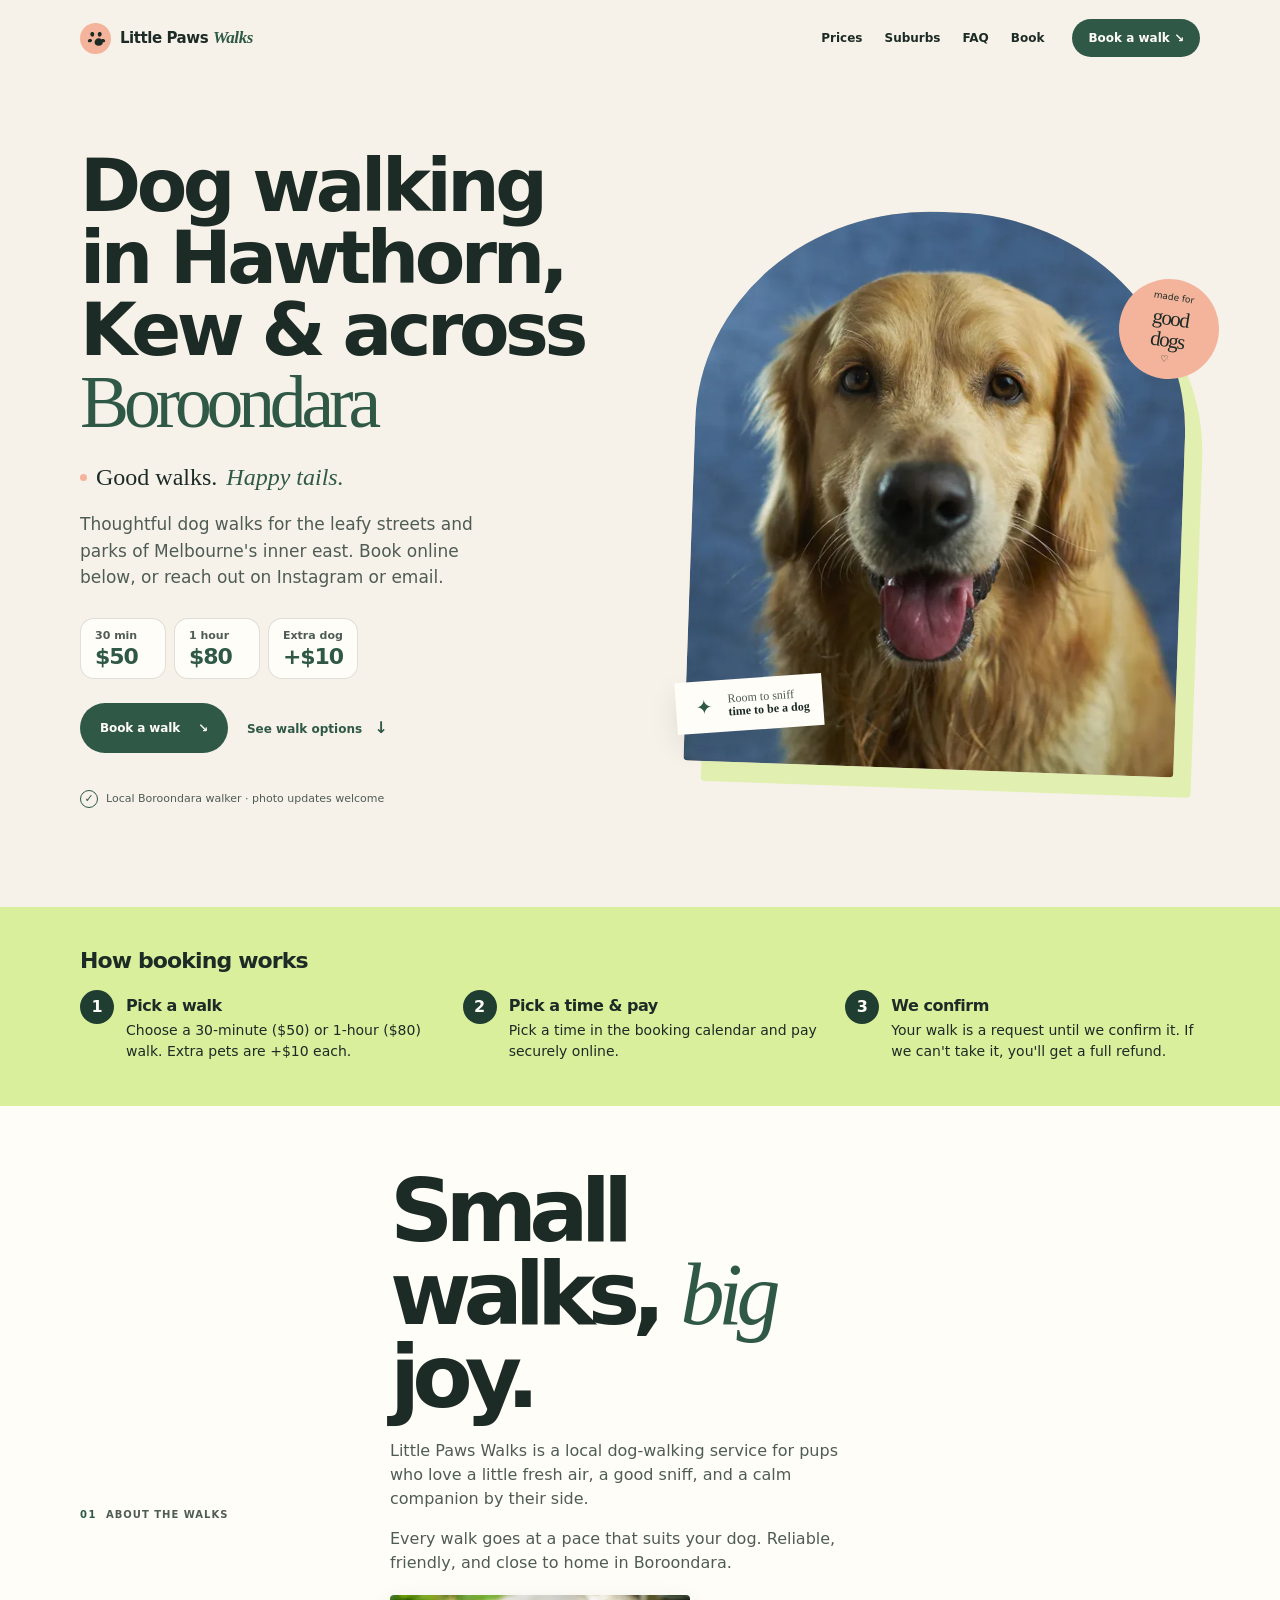
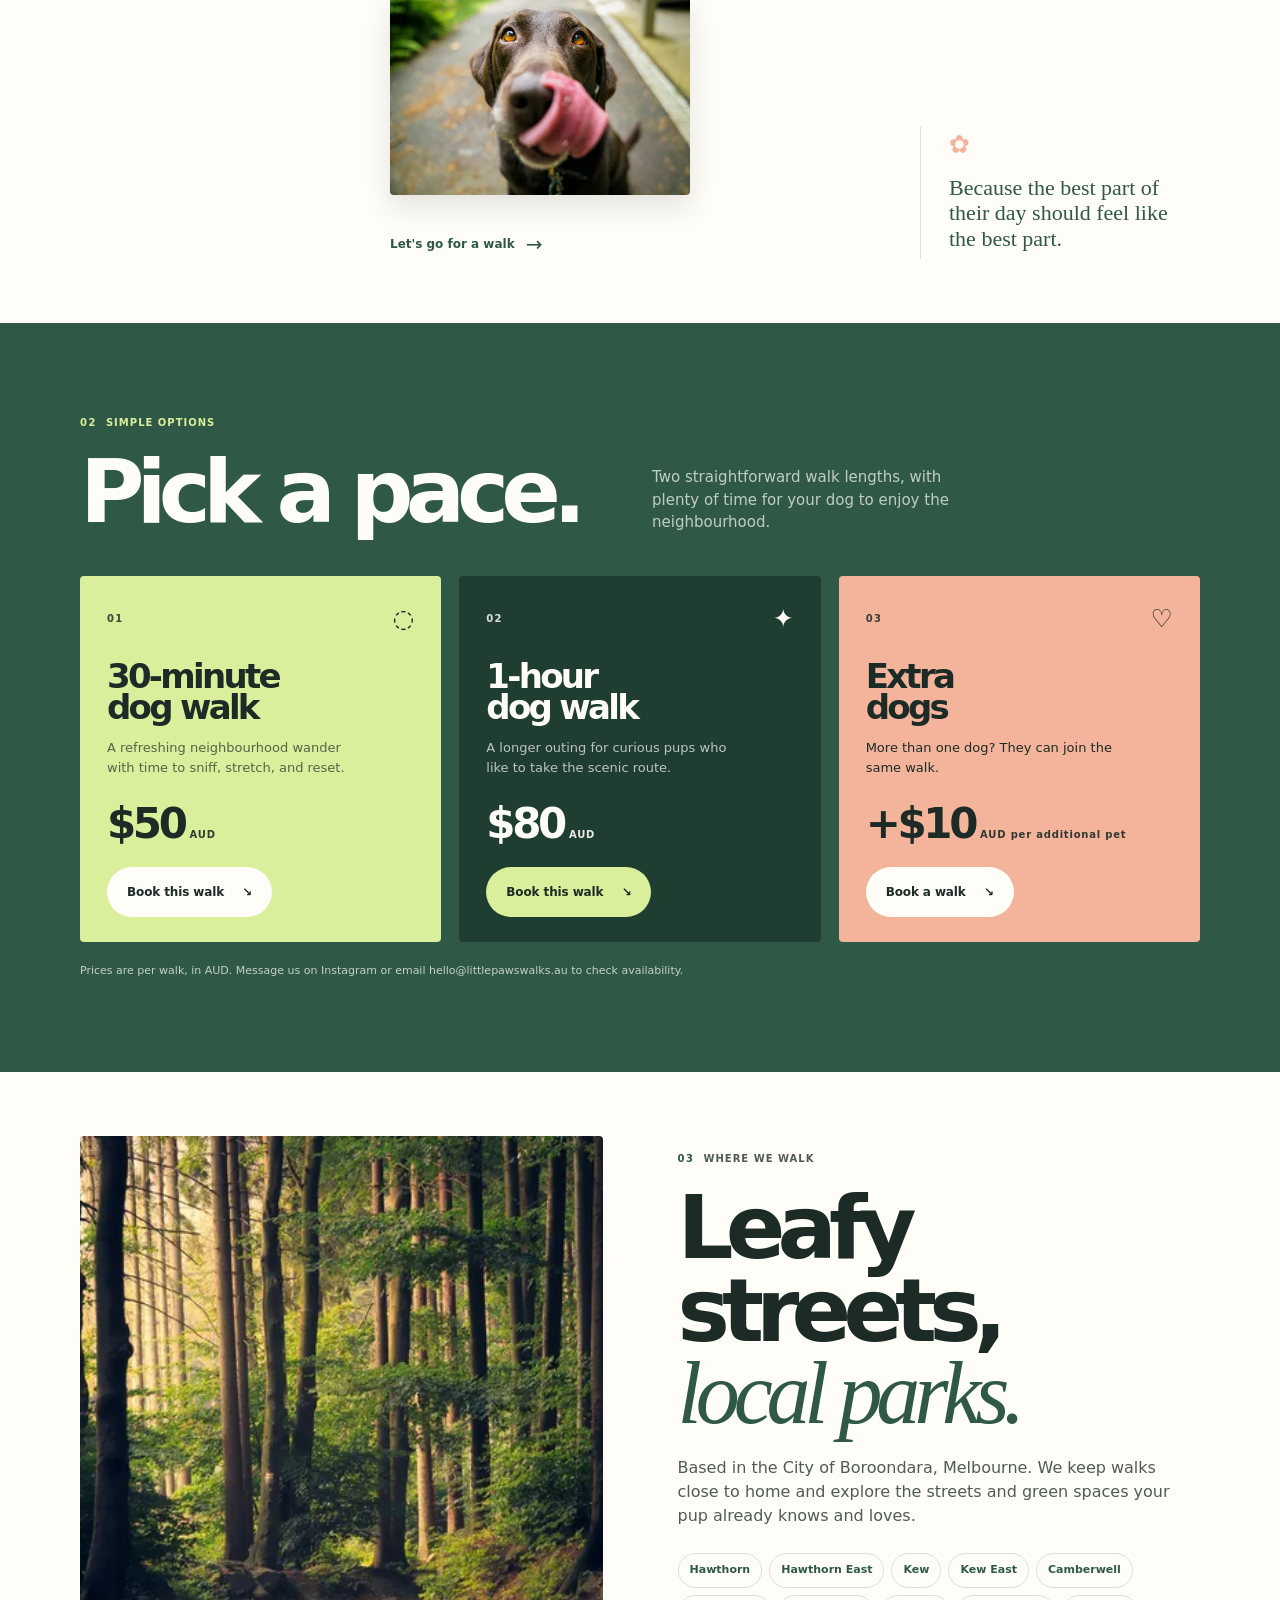
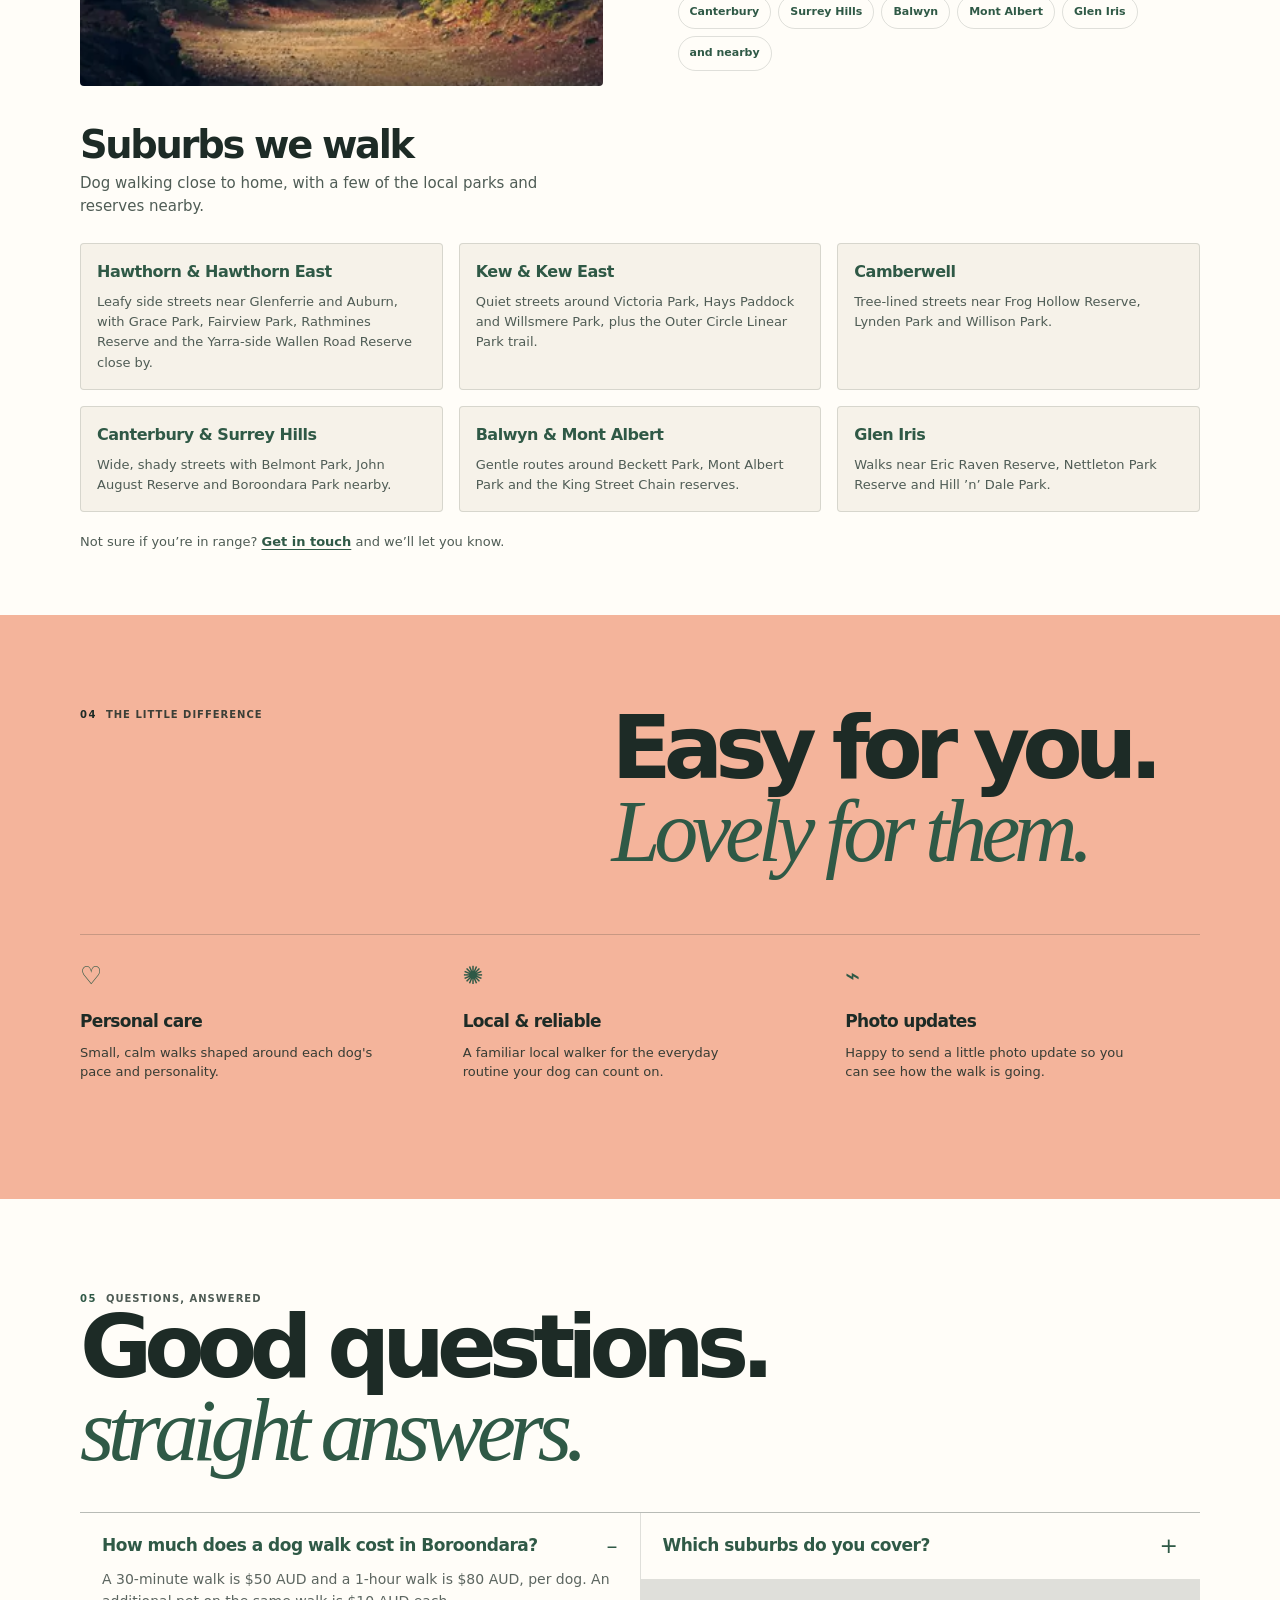
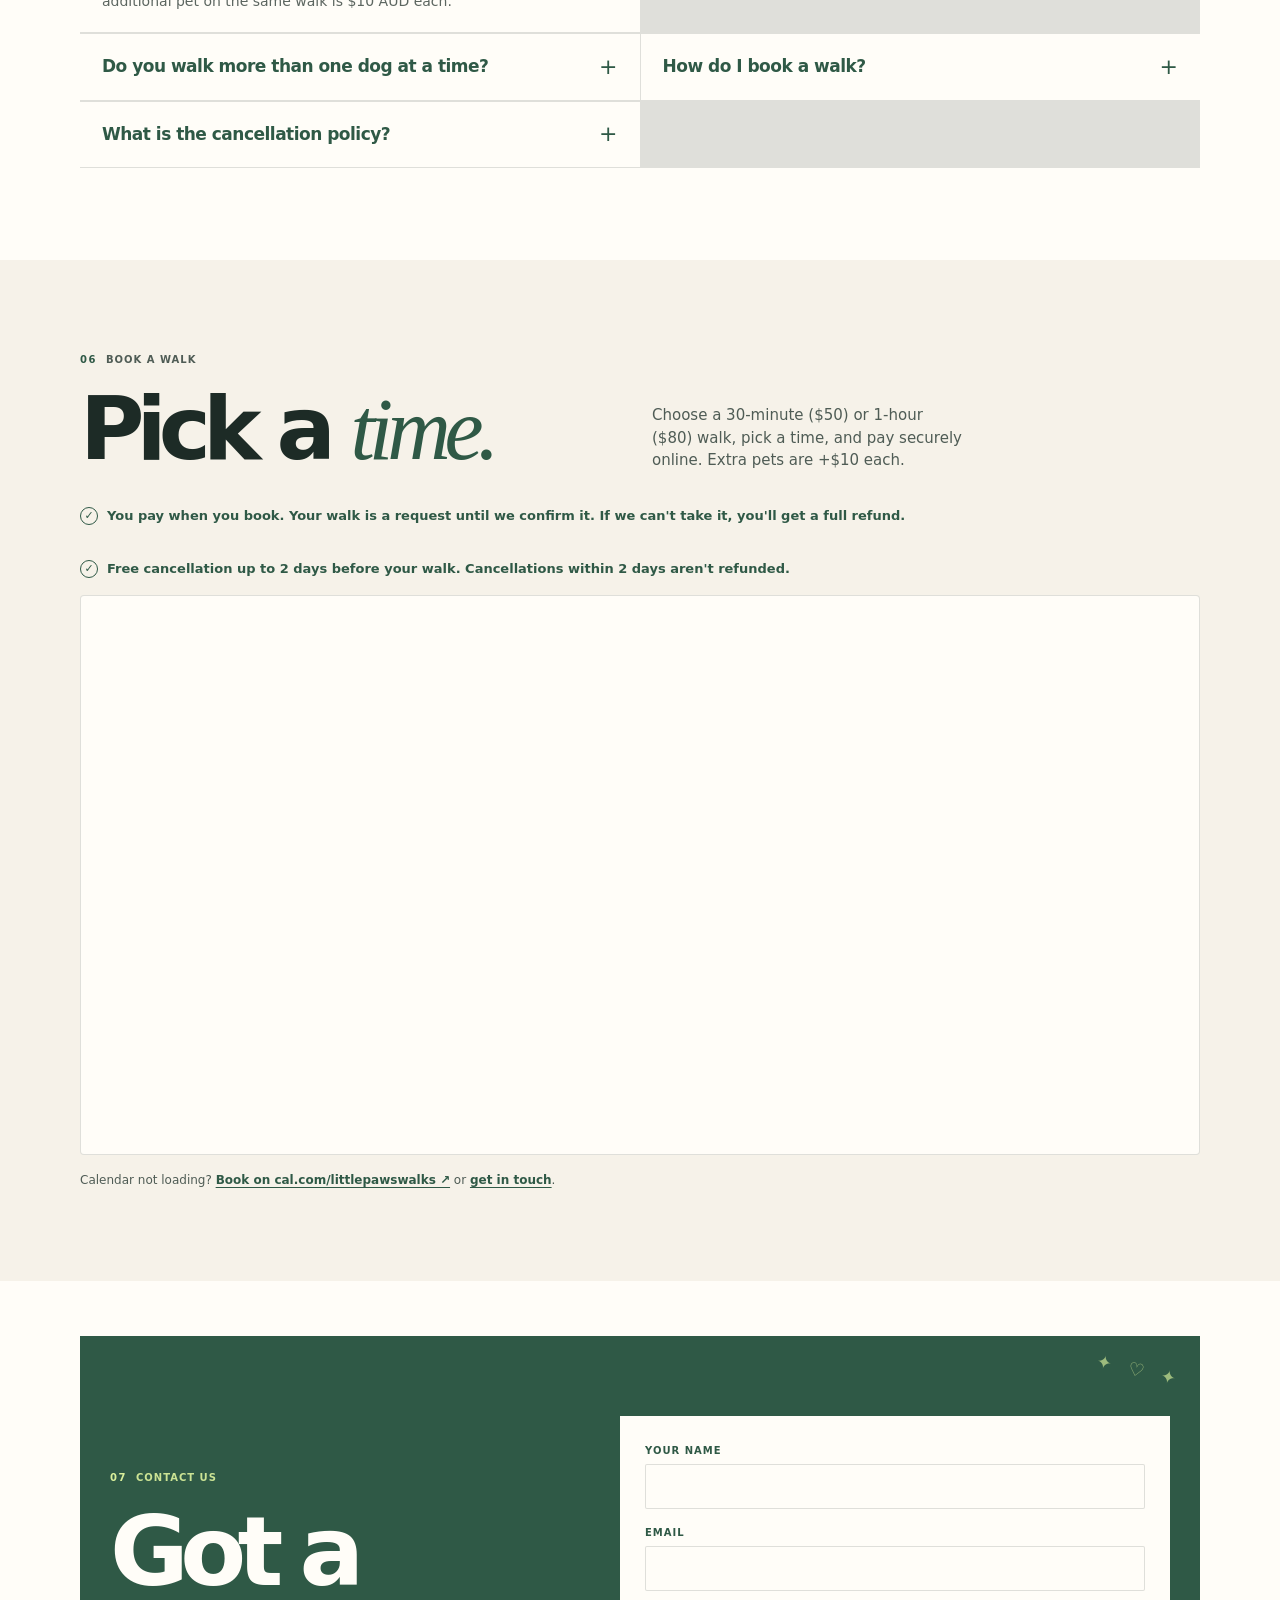
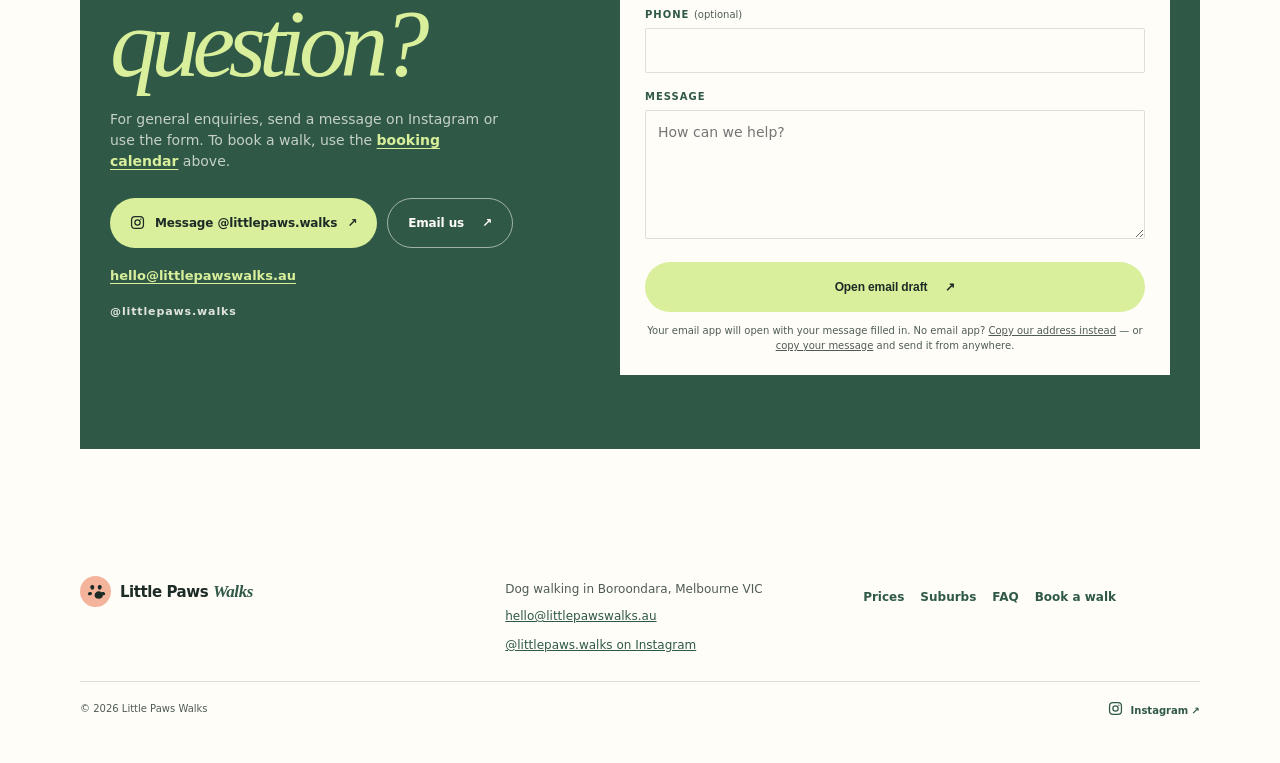
==== test/index.html @ ffbc154a "Add noindex /test/ preview of layout v2" ====
<!doctype html>
<html lang="en">
<head>
  <meta charset="utf-8">
  <meta name="viewport" content="width=device-width, initial-scale=1">
  <meta name="description" content="Friendly dog walks in Hawthorn, Kew, Camberwell, Balwyn, Glen Iris and across Boroondara. 30-minute walks $50, 1-hour walks $80. Book online.">
  <title>Dog Walker in Hawthorn, Kew &amp; Boroondara | Little Paws Walks</title>
  <link rel="preload" as="image" type="image/webp" href="/assets/dog-on-walk-600.webp" imagesrcset="/assets/dog-on-walk-600.webp 600w, /assets/dog-on-walk-800.webp 800w, /assets/dog-on-walk-1000.webp 1000w" imagesizes="(min-width: 1020px) 490px, (min-width: 700px) 50vw, 100vw" fetchpriority="high">
  <link rel="stylesheet" href="styles.css">
  <link rel="preconnect" href="https://app.cal.com" crossorigin>
  <meta name="robots" content="noindex, nofollow">
  <link rel="canonical" href="https://littlepawswalks.au/">
  <meta property="og:type" content="website">
  <meta property="og:url" content="https://littlepawswalks.au/">
  <meta property="og:title" content="Dog Walker in Hawthorn, Kew &amp; Boroondara | Little Paws Walks">
  <meta property="og:site_name" content="Little Paws Walks">
  <meta property="og:locale" content="en_AU">
  <meta property="og:description" content="Friendly dog walks in Hawthorn, Kew, Camberwell, Balwyn, Glen Iris and across Boroondara. 30-minute walks $50, 1-hour walks $80. Book online.">
  <meta property="og:image:alt" content="Smiling golden retriever looking at the camera">
  <meta property="og:image" content="https://littlepawswalks.au/assets/dog-on-walk.jpg">
  <meta property="og:image:width" content="1000">
  <meta property="og:image:height" content="1325">
  <meta name="twitter:card" content="summary_large_image">
  <meta name="twitter:image" content="https://littlepawswalks.au/assets/dog-on-walk.jpg">
  <link rel="icon" href="/favicon.svg" type="image/svg+xml">
  <link rel="icon" href="/favicon.ico" sizes="32x32">
  <link rel="apple-touch-icon" href="/apple-touch-icon.png">
  <meta name="theme-color" content="#2f5946">
  <meta name="color-scheme" content="light">
  <link rel="manifest" href="/site.webmanifest">
  <meta name="geo.region" content="AU-VIC">
  <meta name="geo.placename" content="Hawthorn, Melbourne, Victoria, Australia">
  <meta name="geo.position" content="-37.8209;145.0336">
  <meta name="ICBM" content="-37.8209, 145.0336">
</head>
<body>
  <a class="skip-link" href="#main-content">Skip to content</a>

  <header class="site-header">
    <div class="container nav-wrap">
      <a class="brand" href="#top" aria-label="Little Paws Walks home">
        <span class="brand-mark" aria-hidden="true">
          <svg viewBox="0 0 48 48" role="img"><path d="M16.8 21.2c-3.4 0-5.9-3.5-5.2-6.6.6-2.8 3-4.4 5.5-3.6 2.6.8 3.7 3.8 2.8 6.5-.6 2.1-1.8 3.7-3.1 3.7Zm14.4 0c-1.3 0-2.5-1.6-3.1-3.7-.9-2.7.2-5.7 2.8-6.5 2.5-.8 4.9.8 5.5 3.6.7 3.1-1.8 6.6-5.2 6.6Zm-18.7 5.2c-2.9-.9-5.7.7-6.2 3.2-.5 2.3 1.3 4.1 3.9 3.9 2.1-.2 3.9-1.6 5.1-3.2.7-1-1-3.1-2.8-3.9Zm25.2 0c-1.8.8-3.5 2.9-2.8 3.9 1.2 1.6 3 3 5.1 3.2 2.6.2 4.4-1.6 3.9-3.9-.5-2.5-3.3-4.1-6.2-3.2Zm-7.8-1.8c-4.7 0-9 4.2-9 8.8 0 4.5 3.3 7.4 9 7.4s9-2.9 9-7.4c0-4.6-4.3-8.8-9-8.8Z"/></svg>
        </span>
        <span>Little Paws <em>Walks</em></span>
      </a>
      <nav class="main-nav" aria-label="Main">
        <a href="#services">Prices</a>
        <a href="#suburbs">Suburbs</a>
        <a href="#faq">FAQ</a>
        <a href="#book">Book</a>
      </nav>
      <a class="nav-cta" href="#book">Book a walk <span aria-hidden="true">↘</span></a>
    </div>
  </header>

  <main id="main-content">
    <section class="hero" id="top">
      <div class="container hero-grid">
        <div class="hero-copy">
          <h1 class="hero-title">Dog walking in Hawthorn, Kew &amp; across <span>Boroondara</span></h1>
          <p class="hero-tagline"><span class="eyebrow-dot" aria-hidden="true"></span> Good walks. <em>Happy tails.</em></p>
          <p class="hero-intro">Thoughtful dog walks for the leafy streets and parks of Melbourne's inner east. Book online below, or reach out on Instagram or email.</p>
          <ul class="price-pills">
            <li><span>30 min</span><strong>$50</strong></li>
            <li><span>1 hour</span><strong>$80</strong></li>
            <li><span>Extra dog</span><strong>+$10</strong></li>
          </ul>
          <div class="hero-actions">
            <a class="button button-primary" href="#book">Book a walk <span aria-hidden="true">↘</span></a>
            <a class="text-link" href="#services">See walk options <span aria-hidden="true">↓</span></a>
          </div>
          <div class="hero-note"><span class="note-check" aria-hidden="true">✓</span> Local Boroondara walker · photo updates welcome</div>
        </div>
        <div class="hero-visual">
          <div class="hero-image-wrap">
            <picture>
              <source type="image/webp" srcset="/assets/dog-on-walk-600.webp 600w, /assets/dog-on-walk-800.webp 800w, /assets/dog-on-walk-1000.webp 1000w" sizes="(min-width: 1020px) 490px, (min-width: 700px) 50vw, 100vw">
              <img src="/assets/dog-on-walk.jpg" alt="Smiling golden retriever looking at the camera" width="1000" height="1325" fetchpriority="high" decoding="async">
            </picture>
          </div>
          <div class="photo-note"><span class="photo-note-icon" aria-hidden="true">✦</span><span>Room to sniff<br><strong>time to be a dog</strong></span></div>
          <div class="hero-sticker" aria-hidden="true"><span>made for</span><strong>good<br>dogs</strong><span>♡</span></div>
        </div>
      </div>
    </section>

    <section class="steps" id="how" aria-labelledby="how-title">
      <div class="container">
        <h2 class="steps-title" id="how-title">How booking works</h2>
        <ol class="steps-list">
          <li><span class="step-num" aria-hidden="true">1</span><h3>Pick a walk</h3><p>Choose a 30-minute ($50) or 1-hour ($80) walk. Extra pets are +$10 each.</p></li>
          <li><span class="step-num" aria-hidden="true">2</span><h3>Pick a time &amp; pay</h3><p>Pick a time in the booking calendar and pay securely online.</p></li>
          <li><span class="step-num" aria-hidden="true">3</span><h3>We confirm</h3><p>Your walk is a request until we confirm it. If we can't take it, you'll get a full refund.</p></li>
        </ol>
      </div>
    </section>

    <section class="about section-pad" id="about">
      <div class="container about-grid">
        <div class="section-label">01 <span>About the walks</span></div>
        <div class="about-copy">
          <h2>Small walks, <em>big</em> joy.</h2>
          <p>Little Paws Walks is a local dog-walking service for pups who love a little fresh air, a good sniff, and a calm companion by their side.</p>
          <p>Every walk goes at a pace that suits your dog. Reliable, friendly, and close to home in Boroondara.</p>
          <picture>
            <source type="image/webp" srcset="/assets/happy-dog-600.webp 600w" sizes="300px">
            <img class="about-image" src="/assets/happy-dog.jpg" alt="Chocolate labrador licking its nose on a garden path" width="600" height="400" loading="lazy" decoding="async">
          </picture>
          <a class="arrow-link" href="#book">Let's go for a walk <span aria-hidden="true">→</span></a>
        </div>
        <div class="about-aside">
          <span class="aside-paw" aria-hidden="true">✿</span>
          <p>Because the best part of their day should feel like the best part.</p>
        </div>
      </div>
    </section>

    <section class="services section-pad" id="services">
      <div class="container">
        <div class="section-heading-row">
          <div>
            <div class="section-label">02 <span>Simple options</span></div>
            <h2>Pick a pace.</h2>
          </div>
          <p class="section-lede">Two straightforward walk lengths, with plenty of time for your dog to enjoy the neighbourhood.</p>
        </div>
        <div class="service-cards">
          <article class="service-card service-card-light">
            <div class="service-top"><span class="service-number">01</span><span class="service-icon" aria-hidden="true">◌</span></div>
            <h3>30-minute<br>dog walk</h3>
            <p>A refreshing neighbourhood wander with time to sniff, stretch, and reset.</p>
            <div class="price"><strong>$50</strong><span>AUD</span></div>
            <a class="button card-button" href="#book">Book this walk <span aria-hidden="true">↘</span></a>
          </article>
          <article class="service-card service-card-dark">
            <div class="service-top"><span class="service-number">02</span><span class="service-icon" aria-hidden="true">✦</span></div>
            <h3>1-hour<br>dog walk</h3>
            <p>A longer outing for curious pups who like to take the scenic route.</p>
            <div class="price"><strong>$80</strong><span>AUD</span></div>
            <a class="button card-button" href="#book">Book this walk <span aria-hidden="true">↘</span></a>
          </article>
          <article class="service-card service-card-extra">
            <div class="service-top"><span class="service-number">03</span><span class="service-icon" aria-hidden="true">♡</span></div>
            <h3>Extra<br>dogs</h3>
            <p>More than one dog? They can join the same walk.</p>
            <div class="price"><strong>+$10</strong><span>AUD per additional pet</span></div>
            <a class="button card-button" href="#book">Book a walk <span aria-hidden="true">↘</span></a>
          </article>
        </div>
        <p class="pricing-note">Prices are per walk, in AUD. Message us on Instagram or email hello@littlepawswalks.au to check availability.</p>
      </div>
    </section>

    <section class="area section-pad" id="area">
      <div class="container area-grid">
        <div class="area-image-wrap"><picture><source type="image/webp" srcset="/assets/leafy-park-600.webp 600w, /assets/leafy-park-800.webp 800w, /assets/leafy-park-1000.webp 1000w" sizes="(min-width: 700px) 45vw, 100vw"><img src="/assets/leafy-park.jpg" alt="Sunlit walking track through tall trees" width="1000" height="666" loading="lazy" decoding="async"></picture></div>
        <div class="area-copy">
          <div class="section-label">03 <span>Where we walk</span></div>
          <h2>Leafy streets,<br><em>local parks.</em></h2>
          <p>Based in the City of Boroondara, Melbourne. We keep walks close to home and explore the streets and green spaces your pup already knows and loves.</p>
          <div class="area-list" aria-label="Service area suburbs">
            <span>Hawthorn</span><span>Hawthorn East</span><span>Kew</span><span>Kew East</span><span>Camberwell</span><span>Canterbury</span><span>Surrey Hills</span><span>Balwyn</span><span>Mont Albert</span><span>Glen Iris</span><span>and nearby</span>
          </div>
        </div>
      </div>
      <div class="container suburbs" id="suburbs">
        <h3 class="suburbs-title">Suburbs we walk</h3>
        <p class="suburbs-lede">Dog walking close to home, with a few of the local parks and reserves nearby.</p>
        <div class="suburb-grid">
          <div class="suburb-card"><h4>Hawthorn &amp; Hawthorn East</h4><p>Leafy side streets near Glenferrie and Auburn, with Grace Park, Fairview Park, Rathmines Reserve and the Yarra-side Wallen Road Reserve close by.</p></div>
          <div class="suburb-card"><h4>Kew &amp; Kew East</h4><p>Quiet streets around Victoria Park, Hays Paddock and Willsmere Park, plus the Outer Circle Linear Park trail.</p></div>
          <div class="suburb-card"><h4>Camberwell</h4><p>Tree-lined streets near Frog Hollow Reserve, Lynden Park and Willison Park.</p></div>
          <div class="suburb-card"><h4>Canterbury &amp; Surrey Hills</h4><p>Wide, shady streets with Belmont Park, John August Reserve and Boroondara Park nearby.</p></div>
          <div class="suburb-card"><h4>Balwyn &amp; Mont Albert</h4><p>Gentle routes around Beckett Park, Mont Albert Park and the King Street Chain reserves.</p></div>
          <div class="suburb-card"><h4>Glen Iris</h4><p>Walks near Eric Raven Reserve, Nettleton Park Reserve and Hill &#8217;n&#8217; Dale Park.</p></div>
        </div>
        <p class="suburbs-note">Not sure if you&#8217;re in range? <a href="#contact">Get in touch</a> and we&#8217;ll let you know.</p>
      </div>
    </section>

    <section class="trust section-pad" id="why">
      <div class="container">
        <div class="trust-header">
          <div class="section-label">04 <span>The little difference</span></div>
          <h2>Easy for you.<br><em>Lovely for them.</em></h2>
        </div>
        <div class="trust-grid">
          <div class="trust-item"><span class="trust-icon" aria-hidden="true">♡</span><h3>Personal care</h3><p>Small, calm walks shaped around each dog's pace and personality.</p></div>
          <div class="trust-item"><span class="trust-icon" aria-hidden="true">✺</span><h3>Local &amp; reliable</h3><p>A familiar local walker for the everyday routine your dog can count on.</p></div>
          <div class="trust-item"><span class="trust-icon" aria-hidden="true">⌁</span><h3>Photo updates</h3><p>Happy to send a little photo update so you can see how the walk is going.</p></div>
        </div>
      </div>
    </section>

    <section class="faq section-pad" id="faq">
      <div class="container">
        <div class="section-label">05 <span>Questions, answered</span></div>
        <h2>Good questions.<br><em>straight answers.</em></h2>
        <div class="faq-grid">
          <details class="faq-item" open>
            <summary><h3>How much does a dog walk cost in Boroondara?</h3></summary>
            <p>A 30-minute walk is $50 AUD and a 1-hour walk is $80 AUD, per dog. An additional pet on the same walk is $10 AUD each.</p>
          </details>
          <details class="faq-item">
            <summary><h3>Which suburbs do you cover?</h3></summary>
            <p>We walk in the City of Boroondara and nearby: Hawthorn, Hawthorn East, Kew, Kew East, Camberwell, Canterbury, Surrey Hills, Balwyn, Mont Albert, Glen Iris, and the streets around them.</p>
          </details>
          <details class="faq-item">
            <summary><h3>Do you walk more than one dog at a time?</h3></summary>
            <p>Yes. If you have more than one dog, they can join the same walk for an extra $10 AUD each.</p>
          </details>
          <details class="faq-item">
            <summary><h3>How do I book a walk?</h3></summary>
            <p>Pick a walk and a time in the booking calendar and pay online. We'll confirm your walk. If we can't take it, you'll get a full refund. Prefer to chat first? Message us on Instagram or use the contact form.</p>
          </details>
          <details class="faq-item">
            <summary><h3>What is the cancellation policy?</h3></summary>
            <p>Free cancellation up to 2 days before your walk. Cancellations within 2 days aren't refunded. If we can't take your booking, you'll get a full refund.</p>
          </details>
        </div>
      </div>
    </section>

    <section class="book section-pad" id="book">
      <div class="container">
        <div class="section-heading-row">
          <div>
            <div class="section-label">06 <span>Book a walk</span></div>
            <h2>Pick a <em>time.</em></h2>
          </div>
          <p class="section-lede">Choose a 30-minute ($50) or 1-hour ($80) walk, pick a time, and pay securely online. Extra pets are +$10 each.</p>
        </div>
        <p class="book-note"><span class="note-check" aria-hidden="true">✓</span> You pay when you book. Your walk is a request until we confirm it. If we can't take it, you'll get a full refund.</p>
        <p class="book-note"><span class="note-check" aria-hidden="true">✓</span> Free cancellation up to 2 days before your walk. Cancellations within 2 days aren't refunded.</p>
        <div class="cal-embed" id="cal-booking" role="region" aria-label="Booking calendar"><noscript><p>Booking is available at <a href="https://cal.com/littlepawswalks" target="_blank" rel="noopener noreferrer">cal.com/littlepawswalks</a>.</p></noscript></div>
        <p class="book-fallback">Calendar not loading? <a href="https://cal.com/littlepawswalks" target="_blank" rel="noopener noreferrer">Book on cal.com/littlepawswalks ↗</a> or <a href="#contact">get in touch</a>.</p>
      </div>
    </section>

    <section class="contact section-pad" id="contact">
      <div class="container contact-card">
        <div class="contact-paws" aria-hidden="true">✦ &nbsp; ♡ &nbsp; ✦</div>
        <div class="contact-layout">
          <div class="contact-copy">
            <div class="section-label">07 <span>Contact us</span></div>
            <h2>Got a<br><em>question?</em></h2>
            <p>For general enquiries, send a message on Instagram or use the form. To book a walk, use the <a href="#book">booking calendar</a> above.</p>
            <div class="contact-options">
              <a class="button button-light button-ig" href="https://ig.me/m/littlepaws.walks" target="_blank" rel="noopener noreferrer"><svg class="ig-icon" viewBox="0 0 24 24" fill="none" stroke="currentColor" stroke-width="2" stroke-linecap="round" stroke-linejoin="round" aria-hidden="true"><rect x="2.5" y="2.5" width="19" height="19" rx="5.5"/><circle cx="12" cy="12" r="4.2"/><circle cx="17.4" cy="6.6" r="1.1" fill="currentColor" stroke="none"/></svg> Message @littlepaws.walks <span aria-hidden="true">↗</span></a>
              <a class="button button-outline" href="mailto:hello@littlepawswalks.au">Email us <span aria-hidden="true">↗</span></a>
            </div>
            <a class="email-link" href="mailto:hello@littlepawswalks.au">hello@littlepawswalks.au</a>
            <p class="handle">@littlepaws.walks</p>
          </div>

          <form class="booking-form" id="contact-form" aria-label="Contact us">
            <div class="form-row">
              <label for="name">Your name</label>
              <input id="name" name="name" type="text" autocomplete="name" required>
            </div>
            <div class="form-row">
              <label for="email">Email</label>
              <input id="email" name="email" type="email" autocomplete="email" required>
            </div>
            <div class="form-row">
              <label for="phone">Phone <span>(optional)</span></label>
              <input id="phone" name="phone" type="tel" autocomplete="tel">
            </div>
            <div class="form-row">
              <label for="message">Message</label>
              <textarea id="message" name="message" rows="5" placeholder="How can we help?" required></textarea>
            </div>
            <button class="button button-light form-submit" type="submit">Open email draft <span aria-hidden="true">↗</span></button>
            <p class="form-note">Your email app will open with your message filled in. No email app? <a class="form-copy" href="mailto:hello@littlepawswalks.au" id="copy-fallback">Copy our address instead</a> — or <button type="button" class="form-copy" id="copy-details">copy your message</button> and send it from anywhere.</p>
            <p class="form-note form-copied" id="copy-status" role="status" aria-live="polite" hidden>Copied to your clipboard.</p>
          </form>
        </div>
      </div>
    </section>
  </main>

  <footer class="site-footer">
    <div class="container footer-grid">
      <a class="brand footer-brand" href="#top"><span class="brand-mark" aria-hidden="true"><svg viewBox="0 0 48 48"><path d="M16.8 21.2c-3.4 0-5.9-3.5-5.2-6.6.6-2.8 3-4.4 5.5-3.6 2.6.8 3.7 3.8 2.8 6.5-.6 2.1-1.8 3.7-3.1 3.7Zm14.4 0c-1.3 0-2.5-1.6-3.1-3.7-.9-2.7.2-5.7 2.8-6.5 2.5-.8 4.9.8 5.5 3.6.7 3.1-1.8 6.6-5.2 6.6Zm-18.7 5.2c-2.9-.9-5.7.7-6.2 3.2-.5 2.3 1.3 4.1 3.9 3.9 2.1-.2 3.9-1.6 5.1-3.2.7-1-1-3.1-2.8-3.9Zm25.2 0c-1.8.8-3.5 2.9-2.8 3.9 1.2 1.6 3 3 5.1 3.2 2.6.2 4.4-1.6 3.9-3.9-.5-2.5-3.3-4.1-6.2-3.2Zm-7.8-1.8c-4.7 0-9 4.2-9 8.8 0 4.5 3.3 7.4 9 7.4s9-2.9 9-7.4c0-4.6-4.3-8.8-9-8.8Z"/></svg></span><span>Little Paws <em>Walks</em></span></a>
      <p>Dog walking in Boroondara, Melbourne VIC<br>
        <a href="mailto:hello@littlepawswalks.au">hello@littlepawswalks.au</a><br>
        <a href="https://www.instagram.com/littlepaws.walks/" target="_blank" rel="noopener noreferrer">@littlepaws.walks on Instagram</a></p>
      <nav class="footer-nav" aria-label="Footer">
        <a href="#services">Prices</a>
        <a href="#suburbs">Suburbs</a>
        <a href="#faq">FAQ</a>
        <a href="#book">Book a walk</a>
      </nav>
      <div class="footer-bottom"><span>© 2026 Little Paws Walks</span><a href="https://www.instagram.com/littlepaws.walks/" target="_blank" rel="noopener noreferrer"><svg class="ig-icon" viewBox="0 0 24 24" fill="none" stroke="currentColor" stroke-width="2" stroke-linecap="round" stroke-linejoin="round" aria-hidden="true"><rect x="2.5" y="2.5" width="19" height="19" rx="5.5"/><circle cx="12" cy="12" r="4.2"/><circle cx="17.4" cy="6.6" r="1.1" fill="currentColor" stroke="none"/></svg> Instagram ↗</a></div>
    </div>
  </footer>

  <div class="sticky-cta"><a href="#book"><span class="sticky-from">From $50</span> Book a walk <span aria-hidden="true">↘</span></a></div>

  <script>
    (function () {
      var form = document.getElementById('contact-form');
      var status = document.getElementById('copy-status');

      function details() {
        var data = new FormData(form);
        var name = data.get('name');
        return {
          subject: 'Enquiry from ' + (name || 'Little Paws Walks website'),
          body: [
            'Name: ' + name,
            'Email: ' + data.get('email'),
            'Phone: ' + (data.get('phone') || ''),
            '',
            'Message: ' + (data.get('message') || '')
          ].join('\n')
        };
      }

      function flash(message) {
        if (!status) return;
        status.textContent = message;
        status.hidden = false;
        window.clearTimeout(flash.timer);
        flash.timer = window.setTimeout(function () { status.hidden = true; }, 4000);
      }

      function copy(text, message) {
        if (navigator.clipboard && navigator.clipboard.writeText) {
          navigator.clipboard.writeText(text).then(
            function () { flash(message); },
            function () { flash('Copy failed — please select the text manually.'); }
          );
        } else {
          flash('Copying is not supported in this browser — please select the text manually.');
        }
      }

      form.addEventListener('submit', function (event) {
        event.preventDefault();
        var d = details();
        window.location.href = 'mailto:hello@littlepawswalks.au?subject=' +
          encodeURIComponent(d.subject) + '&body=' + encodeURIComponent(d.body);
      });

      var copyDetails = document.getElementById('copy-details');
      if (copyDetails) {
        copyDetails.addEventListener('click', function () {
          var d = details();
          copy('To: hello@littlepawswalks.au\nSubject: ' + d.subject + '\n\n' + d.body,
               'Message copied — paste it into any email app.');
        });
      }

      var copyFallback = document.getElementById('copy-fallback');
      if (copyFallback) {
        copyFallback.addEventListener('click', function (event) {
          event.preventDefault();
          copy('hello@littlepawswalks.au', 'Email address copied.');
        });
      }
    })();
  </script>
  <script type="text/javascript">
    (function (C, A, L) { let p = function (a, ar) { a.q.push(ar); }; let d = C.document; C.Cal = C.Cal || function () { let cal = C.Cal; let ar = arguments; if (!cal.loaded) { cal.ns = {}; cal.q = cal.q || []; d.head.appendChild(d.createElement("script")).src = A; cal.loaded = true; } if (ar[0] === L) { const api = function () { p(api, arguments); }; const namespace = ar[1]; api.q = api.q || []; if (typeof namespace === "string") { cal.ns[namespace] = cal.ns[namespace] || api; p(cal.ns[namespace], ar); p(cal, ["initNamespace", namespace]); } else p(cal, ar); return; } p(cal, ar); }; })(window, "https://app.cal.com/embed/embed.js", "init");
    (function () {
      var target = document.getElementById("cal-booking");
      var started = false;
      function loadCal() {
        if (started) return;
        started = true;
        Cal("init", { origin: "https://app.cal.com" });
        Cal("inline", {
          elementOrSelector: "#cal-booking",
          calLink: "littlepawswalks",
          layout: "month_view",
          config: { layout: "month_view" }
        });
        Cal("ui", { hideEventTypeDetails: false, layout: "month_view", cssVarsPerTheme: { light: { "cal-brand": "#2f5946" } } });
      }
      if (!target) return;
      if ("IntersectionObserver" in window && location.hash !== "#book") {
        var io = new IntersectionObserver(function (entries) {
          if (entries.some(function (e) { return e.isIntersecting; })) { io.disconnect(); loadCal(); }
        }, { rootMargin: "800px 0px" });
        io.observe(target);
      } else {
        loadCal();
      }
    })();
  </script>
  <script type="application/ld+json">
{
  "@context": "https://schema.org",
  "@type": "LocalBusiness",
  "@id": "https://littlepawswalks.au/#business",
  "name": "Little Paws Walks",
  "description": "Friendly local dog walking in Hawthorn, Kew, Camberwell and across the City of Boroondara, Melbourne. 30-minute and 1-hour walks.",
  "url": "https://littlepawswalks.au/",
  "email": "hello@littlepawswalks.au",
  "image": "https://littlepawswalks.au/assets/dog-on-walk.jpg",
  "priceRange": "$50–$80",
  "areaServed": [
    {
      "@type": "AdministrativeArea",
      "name": "City of Boroondara, VIC"
    },
    {
      "@type": "Place",
      "name": "Hawthorn, VIC"
    },
    {
      "@type": "Place",
      "name": "Hawthorn East, VIC"
    },
    {
      "@type": "Place",
      "name": "Kew, VIC"
    },
    {
      "@type": "Place",
      "name": "Kew East, VIC"
    },
    {
      "@type": "Place",
      "name": "Camberwell, VIC"
    },
    {
      "@type": "Place",
      "name": "Canterbury, VIC"
    },
    {
      "@type": "Place",
      "name": "Surrey Hills, VIC"
    },
    {
      "@type": "Place",
      "name": "Balwyn, VIC"
    },
    {
      "@type": "Place",
      "name": "Mont Albert, VIC"
    },
    {
      "@type": "Place",
      "name": "Glen Iris, VIC"
    }
  ],
  "sameAs": [
    "https://www.instagram.com/littlepaws.walks/"
  ],
  "potentialAction": {
    "@type": "ReserveAction",
    "target": "https://cal.com/littlepawswalks"
  },
  "makesOffer": [
    {
      "@type": "Offer",
      "name": "30-minute dog walk",
      "price": "50",
      "priceCurrency": "AUD",
      "url": "https://littlepawswalks.au/#book",
      "itemOffered": {
        "@type": "Service",
        "name": "30-minute dog walk",
        "serviceType": "Dog walking",
        "description": "A refreshing neighbourhood wander with time to sniff, stretch, and reset."
      }
    },
    {
      "@type": "Offer",
      "name": "1-hour dog walk",
      "price": "80",
      "priceCurrency": "AUD",
      "url": "https://littlepawswalks.au/#book",
      "itemOffered": {
        "@type": "Service",
        "name": "1-hour dog walk",
        "serviceType": "Dog walking",
        "description": "A longer outing for curious pups who like to take the scenic route."
      }
    },
    {
      "@type": "Offer",
      "name": "Additional dog on the same walk",
      "price": "10",
      "priceCurrency": "AUD",
      "itemOffered": {
        "@type": "Service",
        "name": "Additional dog",
        "serviceType": "Dog walking",
        "description": "Each extra dog joining the same walk."
      }
    }
  ]
}
  </script>
  <script type="application/ld+json">
  {
    "@context": "https://schema.org",
    "@type": "FAQPage",
    "@id": "https://littlepawswalks.au/#faq",
    "mainEntity": [
      {
        "@type": "Question",
        "name": "How much does a dog walk cost in Boroondara?",
        "acceptedAnswer": {
          "@type": "Answer",
          "text": "A 30-minute walk is $50 AUD and a 1-hour walk is $80 AUD, per dog. An additional pet on the same walk is $10 AUD each."
        }
      },
      {
        "@type": "Question",
        "name": "Which suburbs do you cover?",
        "acceptedAnswer": {
          "@type": "Answer",
          "text": "We walk in the City of Boroondara and nearby: Hawthorn, Hawthorn East, Kew, Kew East, Camberwell, Canterbury, Surrey Hills, Balwyn, Mont Albert, Glen Iris, and the streets around them."
        }
      },
      {
        "@type": "Question",
        "name": "Do you walk more than one dog at a time?",
        "acceptedAnswer": {
          "@type": "Answer",
          "text": "Yes. If you have more than one dog, they can join the same walk for an extra $10 AUD each."
        }
      },
      {
        "@type": "Question",
        "name": "How do I book a walk?",
        "acceptedAnswer": {
          "@type": "Answer",
          "text": "Pick a walk and a time in the booking calendar and pay online. We'll confirm your walk. If we can't take it, you'll get a full refund. Prefer to chat first? Message us on Instagram or use the contact form."
        }
      },
      {
        "@type": "Question",
        "name": "What is the cancellation policy?",
        "acceptedAnswer": {
          "@type": "Answer",
          "text": "Free cancellation up to 2 days before your walk. Cancellations within 2 days aren't refunded. If we can't take your booking, you'll get a full refund."
        }
      }
    ]
  }
  </script>
</body>
</html>
---- test/styles.css ----
:root {
  --cream: #f6f2e9;
  --paper: #fffdf8;
  --ink: #1d2b26;
  --muted: #4f5c55;
  --green: #2f5946;
  --green-deep: #1f3e31;
  --lime: #d9ef9b;
  --peach: #f4b49b;
  --line: rgba(29, 43, 38, .14);
  --serif: Georgia, 'Times New Roman', serif;
  --sans: Inter, ui-sans-serif, system-ui, -apple-system, BlinkMacSystemFont, 'Segoe UI', sans-serif;
}

* { box-sizing: border-box; }
html { scroll-behavior: smooth; }
body { margin: 0; background: var(--cream); color: var(--ink); font-family: var(--sans); line-height: 1.5; }
img { display: block; max-width: 100%; height: auto; }
a { color: inherit; }
.container { width: min(1120px, calc(100% - 40px)); margin-inline: auto; }
.skip-link { position: absolute; left: 12px; top: -60px; z-index: 10; padding: 10px 14px; background: var(--lime); color: var(--ink); border-radius: 3px; }
.skip-link:focus { top: 12px; }

.site-header { position: absolute; top: 0; z-index: 5; width: 100%; color: var(--ink); }
.nav-wrap { display: flex; align-items: center; justify-content: space-between; min-height: 76px; }
.brand { display: inline-flex; align-items: center; gap: 9px; font-size: 15px; font-weight: 800; letter-spacing: -.03em; text-decoration: none; }
.brand em { color: var(--green); font-family: var(--serif); font-size: 17px; font-weight: 600; }
.brand-mark { display: grid; place-items: center; width: 31px; height: 31px; background: var(--peach); border-radius: 50%; }
.brand-mark svg { width: 22px; height: 22px; fill: var(--ink); }
.nav-wrap { flex-wrap: wrap; column-gap: 16px; }
.main-nav { display: flex; gap: 16px; font-size: 12px; font-weight: 750; }
.main-nav a, .footer-nav a { color: inherit; text-decoration: none; padding: 12px 0; }
.main-nav a:hover, .footer-nav a:hover, .main-nav a:focus-visible { text-decoration: underline; }
.footer-grid > p { line-height: 2.2; }
.footer-grid > p a { color: var(--green); display: inline-block; padding: 6px 0; line-height: 1.4; }
.footer-nav { display: flex; flex-wrap: wrap; gap: 4px 16px; font-size: 12px; font-weight: 750; color: var(--green); }
.nav-cta { display: none; font-size: 12px; font-weight: 750; text-decoration: none; }
.nav-cta .ig-icon { vertical-align: -2px; margin-right: 5px; }

.hero { min-height: 710px; padding: 124px 0 76px; overflow: hidden; background: var(--cream); }
.hero-grid { display: grid; align-items: center; gap: 48px; }
.eyebrow, .section-label { color: var(--green); font-size: 10px; font-weight: 800; letter-spacing: .15em; text-transform: uppercase; }
.eyebrow { display: flex; align-items: center; gap: 9px; margin: 0 0 22px; line-height: 1.4; }
.hero picture, .area-image-wrap picture { display: block; }
.eyebrow-dot { width: 7px; height: 7px; background: var(--peach); border-radius: 50%; }
h1, h2, h3, p { margin-top: 0; }
.hero-title { max-width: 620px; margin-top: 0; line-height: .89; margin-bottom: 21px; font-size: clamp(3.65rem, 16vw, 6.8rem); font-weight: 800; letter-spacing: -.09em; }
.hero-title span, h2 em { color: var(--green); font-family: var(--serif); font-weight: 400; letter-spacing: -.07em; }
.hero-intro { max-width: 420px; margin-bottom: 28px; color: var(--muted); font-size: 17px; line-height: 1.55; }
.hero-actions { display: flex; align-items: center; flex-wrap: wrap; gap: 19px; }
.button { display: inline-flex; align-items: center; justify-content: center; gap: 18px; min-height: 50px; padding: 0 20px; border-radius: 999px; font-size: 12px; font-weight: 800; letter-spacing: -.01em; text-decoration: none; transition: transform .2s ease, box-shadow .2s ease; }
.button:hover, .button:focus-visible { transform: translateY(-2px); box-shadow: 0 8px 20px rgba(29, 43, 38, .14); }
.button-primary { background: var(--green); color: var(--paper); }
.button-light { background: var(--lime); color: var(--ink); }
.text-link, .arrow-link, .card-link { font-size: 12px; font-weight: 800; text-decoration: none; }
.text-link { color: var(--green); }
.text-link span { margin-left: 8px; font-size: 16px; }
.hero-note { display: flex; align-items: center; gap: 8px; margin-top: 37px; color: var(--muted); font-size: 11px; }
.note-check { display: grid; place-items: center; width: 18px; height: 18px; border: 1px solid var(--green); border-radius: 50%; color: var(--green); font-size: 11px; }
.hero-visual { position: relative; max-width: 520px; margin: 0 auto; }
.hero-image-wrap { overflow: hidden; border-radius: 48% 48% 4px 4px / 39% 39% 4px 4px; transform: rotate(2deg); background: #d4c6b3; box-shadow: 18px 20px 0 rgba(217, 239, 155, .7); }
.hero-image-wrap img { width: 100%; aspect-ratio: .88; object-fit: cover; }
.hero-sticker { position: absolute; top: 12%; right: -12px; display: grid; place-items: center; width: 100px; height: 100px; padding: 12px; background: var(--peach); border-radius: 50%; color: var(--ink); font-size: 9px; line-height: 1.05; text-align: center; transform: rotate(9deg); }
.hero-sticker strong { font-family: var(--serif); font-size: 21px; font-weight: 400; letter-spacing: -.07em; }
.photo-note { position: absolute; left: -17px; bottom: 7%; display: flex; align-items: center; gap: 10px; padding: 12px 14px; background: var(--paper); color: var(--muted); font-family: var(--serif); font-size: 12px; line-height: 1.1; box-shadow: 0 12px 28px rgba(29, 43, 38, .1); transform: rotate(-4deg); }
.photo-note strong { color: var(--ink); font-weight: 600; }
.photo-note-icon { display: grid; place-items: center; width: 28px; height: 28px; color: var(--green); font-family: var(--sans); font-size: 20px; }

.section-pad { padding: 92px 0; }
.about { background: var(--paper); }
.about-grid { display: grid; gap: 28px; }
.section-label { display: flex; align-items: center; gap: 9px; }
.section-label span { color: var(--muted); font-weight: 700; letter-spacing: .1em; }
h2 { margin-bottom: 20px; font-size: clamp(2.65rem, 10vw, 5.5rem); letter-spacing: -.09em; line-height: .94; }
.about-copy p, .area-copy > p { max-width: 510px; color: var(--muted); font-size: 16px; }
.about-copy p + p { margin-top: 10px; }
.about-image { width: 100%; max-width: 300px; aspect-ratio: 3 / 2; margin: 30px 0; border-radius: 4px; object-fit: cover; box-shadow: 0 12px 28px rgba(29,43,38,.12); }
.arrow-link { display: inline-flex; align-items: center; gap: 11px; margin-top: 14px; color: var(--green); }
.arrow-link span { font-size: 20px; font-weight: 400; }
.about-aside { align-self: end; padding: 26px; border-top: 1px solid var(--line); color: var(--green); }
.about-aside p { max-width: 280px; margin: 0; font-family: var(--serif); font-size: 22px; line-height: 1.15; }
.aside-paw { display: block; margin-bottom: 12px; color: var(--peach); font-family: var(--sans); font-size: 25px; }

.services { background: var(--green); color: var(--paper); }
.services .section-label, .services .section-label span { color: var(--lime); }
.services .section-label span { opacity: 1; }
.section-heading-row { display: grid; gap: 24px; }
.section-heading-row h2 { margin-top: 21px; margin-bottom: 0; }
.section-lede { max-width: 310px; align-self: end; margin: 0; color: rgba(255,253,248,.7); font-size: 15px; }
.service-cards { display: grid; gap: 14px; margin-top: 42px; }
.service-card { min-height: 365px; padding: 25px 22px 23px; border-radius: 4px; display: flex; flex-direction: column; }
.service-card-light { background: var(--lime); color: var(--ink); }
.service-card-dark { background: var(--green-deep); color: var(--paper); }
.service-top { display: flex; align-items: center; justify-content: space-between; }
.service-number { font-size: 10px; font-weight: 800; letter-spacing: .13em; opacity: .85; }
.service-icon { font-size: 25px; line-height: 1; }
.service-card h3 { margin: 55px 0 15px; font-size: 34px; letter-spacing: -.08em; line-height: .92; }
.service-card p { max-width: 260px; margin-bottom: 26px; font-size: 13px; line-height: 1.5; opacity: .7; }
.price { display: flex; align-items: baseline; gap: 5px; margin-top: auto; }
.price strong { font-size: 42px; letter-spacing: -.08em; line-height: 1; }
.price span { font-size: 10px; font-weight: 800; letter-spacing: .08em; opacity: .9; }
.card-link { display: flex; justify-content: space-between; margin-top: 23px; padding-top: 15px; border-top: 1px solid currentColor; opacity: .85; }
.card-link span { font-size: 16px; font-weight: 400; }
.pricing-note { margin: 21px 0 0; color: rgba(255,253,248,.72); font-size: 11px; }
.pricing-note strong { color: var(--lime); font-weight: 800; }

.area { background: var(--paper); }
.area-grid { display: grid; gap: 42px; align-items: center; }
.area-image-wrap { overflow: hidden; border-radius: 4px; }
.area-image-wrap img { width: 100%; aspect-ratio: 1.1; object-fit: cover; }
.area-copy h2 { margin-top: 21px; }
.area-list { display: flex; flex-wrap: wrap; gap: 7px; margin-top: 25px; }
.suburbs { margin-top: 64px; }
.suburbs-title { margin: 0 0 8px; font-size: clamp(1.7rem, 6vw, 2.4rem); letter-spacing: -.06em; line-height: 1; }
.suburbs-lede { max-width: 520px; margin: 0 0 26px; color: var(--muted); font-size: 15px; }
.suburb-grid { display: grid; gap: 12px; }
.suburb-card { padding: 20px 20px 18px; border: 1px solid var(--line); border-radius: 4px; background: var(--cream); }
.suburb-card h4 { margin: 0 0 8px; color: var(--green); font-size: 16px; letter-spacing: -.03em; }
.suburb-card p { margin: 0; color: var(--muted); font-size: 13px; line-height: 1.55; }
.suburbs-note { margin: 20px 0 0; color: var(--muted); font-size: 13px; }
.suburbs-note a { color: var(--green); font-weight: 800; text-underline-offset: 3px; }
.area-list span { padding: 8px 11px; border: 1px solid var(--line); border-radius: 99px; color: var(--green); font-size: 11px; font-weight: 700; }

.trust { background: var(--peach); }
.trust .section-label { color: var(--ink); }
.trust .section-label span { color: var(--ink); opacity: .85; }
.trust-header h2 { margin-top: 21px; }
.trust-grid { display: grid; gap: 0; margin-top: 40px; border-top: 1px solid rgba(29,43,38,.2); }
.trust-item { padding: 22px 0 25px; border-bottom: 1px solid rgba(29,43,38,.2); }
.trust-icon { display: block; margin-bottom: 15px; color: var(--green); font-size: 25px; }
.faq { background: var(--paper); }
.faq-grid {
  display: grid;
  gap: 1px;
  margin-top: 40px;
  background: rgba(29,43,38,.14);
  border-top: 1px solid rgba(29,43,38,.2);
}
.faq-item {
  padding: 20px 24px;
  background: var(--paper);
  border-bottom: 1px solid rgba(29,43,38,.14);
}
.faq-item h3 {
  margin-bottom: 8px;
  font-size: 17px;
  letter-spacing: -.03em;
  color: var(--green);
}
.faq-item p {
  margin: 0;
  color: rgba(29,43,38,.72);
  font-size: 14px;
  line-height: 1.55;
}
.trust-item h3 { margin-bottom: 8px; font-size: 17px; letter-spacing: -.04em; }
.trust-item p { max-width: 300px; margin: 0; color: rgba(29,43,38,.88); font-size: 13px; }

.book { background: var(--cream); }
.book .section-heading-row h2 { margin-top: 21px; margin-bottom: 0; }
.book .section-lede { color: var(--muted); }
.book-note { display: flex; align-items: center; gap: 9px; margin: 34px 0 16px; color: var(--green); font-size: 13px; font-weight: 700; }
.book-note .note-check { flex: none; }
.cal-embed { width: 100%; min-height: 560px; overflow: auto; padding: 8px; background: var(--paper); border: 1px solid var(--line); border-radius: 4px; }
.book-fallback { margin: 16px 0 0; color: var(--muted); font-size: 12px; }
.book-fallback a { color: var(--green); font-weight: 800; text-underline-offset: 3px; }

.contact { padding-top: 55px; background: var(--paper); }
.contact-card { position: relative; overflow: hidden; padding: 57px 25px 53px; background: var(--green); color: var(--paper); }
.contact-layout { display: grid; gap: 38px; }
.contact-copy { text-align: center; }
.contact-card .section-label { justify-content: center; color: var(--lime); }
.contact-card .section-label span { color: rgba(217,239,155,.92); }
.contact-card h2 { margin: 22px 0 20px; font-size: clamp(3.2rem, 14vw, 6rem); }
.contact-card h2 em { color: var(--lime); }
.contact-copy > p:not(.handle):not(.email-note) a { color: var(--lime); font-weight: 800; text-underline-offset: 3px; }
.contact-copy > p:not(.handle):not(.email-note) { max-width: 390px; margin: 0 auto 26px; color: rgba(255,253,248,.72); font-size: 14px; }
.contact-card .button { position: relative; z-index: 1; }
.contact-options { display: flex; flex-wrap: wrap; justify-content: center; gap: 10px; }
.button-outline { border: 1px solid rgba(255,253,248,.55); color: var(--paper); }
.ig-icon { width: 15px; height: 15px; flex: none; }
.button-ig { gap: 10px; }
.email-link { display: inline-block; margin-top: 18px; color: var(--lime); font-size: 13px; font-weight: 800; text-underline-offset: 3px; }
.email-note { margin: 6px 0 0; color: rgba(255,253,248,.48); font-size: 10px; }
.handle { margin: 17px 0 0; color: rgba(255,253,248,.85); font-size: 11px; font-weight: 700; letter-spacing: .08em; }
.booking-form { padding: 23px 20px 20px; background: var(--paper); color: var(--ink); text-align: left; }
.form-row { margin-bottom: 16px; }
.form-row-half { display: grid; gap: 16px; }
.booking-form label { display: block; margin-bottom: 6px; color: var(--green); font-size: 10px; font-weight: 800; letter-spacing: .1em; text-transform: uppercase; }
.booking-form label span { color: var(--muted); font-weight: 500; letter-spacing: 0; text-transform: none; }
.booking-form input, .booking-form select, .booking-form textarea { width: 100%; border: 1px solid var(--line); border-radius: 2px; background: var(--paper); color: var(--ink); font: inherit; font-size: 14px; padding: 11px 12px; }
.booking-form input:focus, .booking-form select:focus, .booking-form textarea:focus { outline: 2px solid var(--lime); outline-offset: 1px; border-color: var(--green); }
.booking-form textarea { min-height: 100px; resize: vertical; }
.form-submit { width: 100%; border: 0; cursor: pointer; }
.form-note { margin: 11px 0 0; color: var(--muted); font-size: 10px; text-align: center; }
.form-copy { display: inline; padding: 0; border: 0; background: none; color: inherit; font: inherit; text-decoration: underline; cursor: pointer; }
.form-copy:hover, .form-copy:focus-visible { color: var(--ink); }
.form-copied { color: var(--green); font-weight: 800; }
.contact-paws { position: absolute; top: 20px; right: 23px; color: rgba(217,239,155,.65); font-size: 18px; transform: rotate(13deg); }

.site-footer { padding: 35px 0 95px; background: var(--paper); }
.footer-grid { display: grid; gap: 21px; }
.footer-brand { width: fit-content; }
.footer-grid > p { margin: 0; color: var(--muted); font-size: 12px; }
.footer-bottom { display: flex; justify-content: space-between; gap: 20px; padding-top: 19px; border-top: 1px solid var(--line); color: var(--muted); font-size: 10px; }
.footer-bottom a { color: var(--green); font-weight: 800; text-decoration: none; }
.footer-bottom a .ig-icon { vertical-align: -2px; margin-right: 4px; }
.sticky-cta { position: fixed; z-index: 4; right: 13px; bottom: 13px; left: 13px; }
.sticky-cta a { display: flex; align-items: center; justify-content: center; gap: 14px; min-height: 49px; border-radius: 999px; background: var(--green-deep); color: var(--paper); box-shadow: 0 8px 30px rgba(29,43,38,.22); font-size: 12px; font-weight: 800; text-decoration: none; }
.sticky-cta span { color: var(--lime); font-size: 16px; }

@media (min-width: 700px) {
  .main-nav { margin-left: auto; margin-right: 12px; gap: 22px; }
  .container { width: min(1120px, calc(100% - 80px)); }
  .nav-cta { display: inline-block; padding: 9px 0; border-bottom: 1px solid var(--ink); }
  .hero { padding-top: 150px; }
  .hero-grid { grid-template-columns: .9fr 1.1fr; gap: 70px; }
  .hero-visual { width: 100%; }
  .about-grid { grid-template-columns: .65fr 1.2fr .7fr; gap: 50px; }
  .about-aside { padding: 0 0 8px 28px; border-top: 0; border-left: 1px solid var(--line); }
  .section-heading-row { grid-template-columns: 1fr 1fr; }
  .service-cards { grid-template-columns: 1fr 1fr; gap: 18px; }
  .service-card { padding: 30px 27px 25px; }
  .area-grid { grid-template-columns: 1fr 1fr; gap: 75px; }
  .area-image-wrap img { aspect-ratio: .95; }
  .suburb-grid { grid-template-columns: repeat(2, 1fr); gap: 16px; }
  .trust-header { display: grid; grid-template-columns: .9fr 1.1fr; align-items: start; gap: 50px; }
  .trust-header h2 { margin-top: 0; }
  .trust-grid { grid-template-columns: repeat(3, 1fr); gap: 28px; }
  .trust-item { border-bottom: 0; }
  .contact-card { padding: 80px 30px 74px; }
  .contact-layout { grid-template-columns: .9fr 1.1fr; gap: 60px; align-items: center; }
  .contact-copy { text-align: left; }
  .contact-card .section-label { justify-content: flex-start; }
  .contact-copy > p:not(.handle):not(.email-note) { margin-left: 0; }
  .contact-options { justify-content: flex-start; }
  .booking-form { padding: 27px 25px 22px; }
  .form-row-half { grid-template-columns: 1fr 1fr; }
  .faq-grid { grid-template-columns: 1fr 1fr; }
  .faq-item { padding: 20px 22px; }
  .site-footer { padding-bottom: 45px; }
  .footer-grid { grid-template-columns: 1.2fr 1fr 1fr; align-items: start; }
  .footer-bottom { grid-column: 1 / -1; }
  .sticky-cta { display: none; }
  .cal-embed { padding: 16px; }
}

@media (min-width: 1020px) {
  .hero-grid { grid-template-columns: 1fr 1fr; }
  .hero-copy { padding-bottom: 23px; }
  .hero-visual { max-width: 490px; }
  .hero-sticker { right: -36px; }
  .suburb-grid { grid-template-columns: repeat(3, 1fr); }
  .hero-title { font-size: 6.6rem; }
}

@media (prefers-reduced-motion: reduce) {
  html { scroll-behavior: auto; }
  *, *::before, *::after { transition: none !important; animation: none !important; }
}

/* layout v2 (draft/layout-v2-2026-11-03) */
.hero-title { font-family: var(--sans); font-size: clamp(2.6rem, 11vw, 4.6rem); line-height: .98; letter-spacing: -.06em; font-weight: 800; }
.hero-tagline { display: flex; align-items: center; gap: 9px; margin: 0 0 16px; font-family: var(--serif); font-size: 24px; color: var(--ink); }
.hero-tagline em { color: var(--green); }
.price-pills { display: flex; flex-wrap: wrap; gap: 8px; margin: 0 0 24px; padding: 0; list-style: none; }
.price-pills li { display: flex; flex-direction: column; min-width: 86px; padding: 9px 14px; border: 1px solid var(--line); border-radius: 14px; background: var(--paper); }
.price-pills span { color: var(--muted); font-size: 11px; font-weight: 700; }
.price-pills strong { color: var(--green); font-size: 22px; letter-spacing: -.05em; line-height: 1.1; }
.nav-cta { padding: 10px 16px !important; border: 0 !important; border-radius: 999px; background: var(--green); color: var(--paper); }
.nav-cta:hover, .nav-cta:focus-visible { background: var(--green-deep); }
.steps { padding: 44px 0; background: var(--lime); }
.steps-title { margin: 0 0 18px; font-size: 22px; letter-spacing: -.04em; }
.steps-list { display: grid; gap: 18px; margin: 0; padding: 0; list-style: none; }
.steps-list li { display: grid; grid-template-columns: 34px 1fr; column-gap: 12px; }
.step-num { grid-row: span 2; display: grid; place-items: center; width: 34px; height: 34px; border-radius: 50%; background: var(--green-deep); color: var(--paper); font-weight: 800; }
.steps-list h3 { margin: 4px 0 2px; font-size: 16px; letter-spacing: -.03em; }
.steps-list p { margin: 0; color: var(--ink); font-size: 14px; }
.about.section-pad, .area.section-pad { padding: 64px 0; }
.about-image { margin: 20px 0; }
.service-card { min-height: 0; }
.service-card h3 { margin-top: 30px; }
.service-card-extra { background: var(--peach); color: var(--ink); }
.card-button { margin-top: 22px; align-self: flex-start; background: var(--paper); color: var(--ink); }
.service-card-dark .card-button { background: var(--lime); }
.suburbs { margin-top: 40px; }
.suburb-card { padding: 16px; }
.faq-grid { align-items: start; }
.faq-item summary { display: flex; justify-content: space-between; align-items: center; gap: 12px; cursor: pointer; list-style: none; }
.faq-item summary::-webkit-details-marker { display: none; }
.faq-item summary::after { content: "+"; flex: none; color: var(--green); font-size: 22px; line-height: 1; }
.faq-item[open] summary::after { content: "–"; }
.faq-item summary h3 { margin: 0; }
.faq-item summary:focus-visible { outline: 2px solid var(--green); outline-offset: 4px; }
.faq-item p { margin-top: 10px; }
.sticky-cta .sticky-from { color: var(--lime); font-size: 13px; font-weight: 700; }
@media (min-width: 700px) {
  .steps-list { grid-template-columns: repeat(3, 1fr); gap: 28px; }
  .service-cards { grid-template-columns: repeat(3, 1fr); }
}
@media (min-width: 1020px) { .hero-title { font-size: 4.6rem; } }
.service-card-extra p { opacity: 1; }
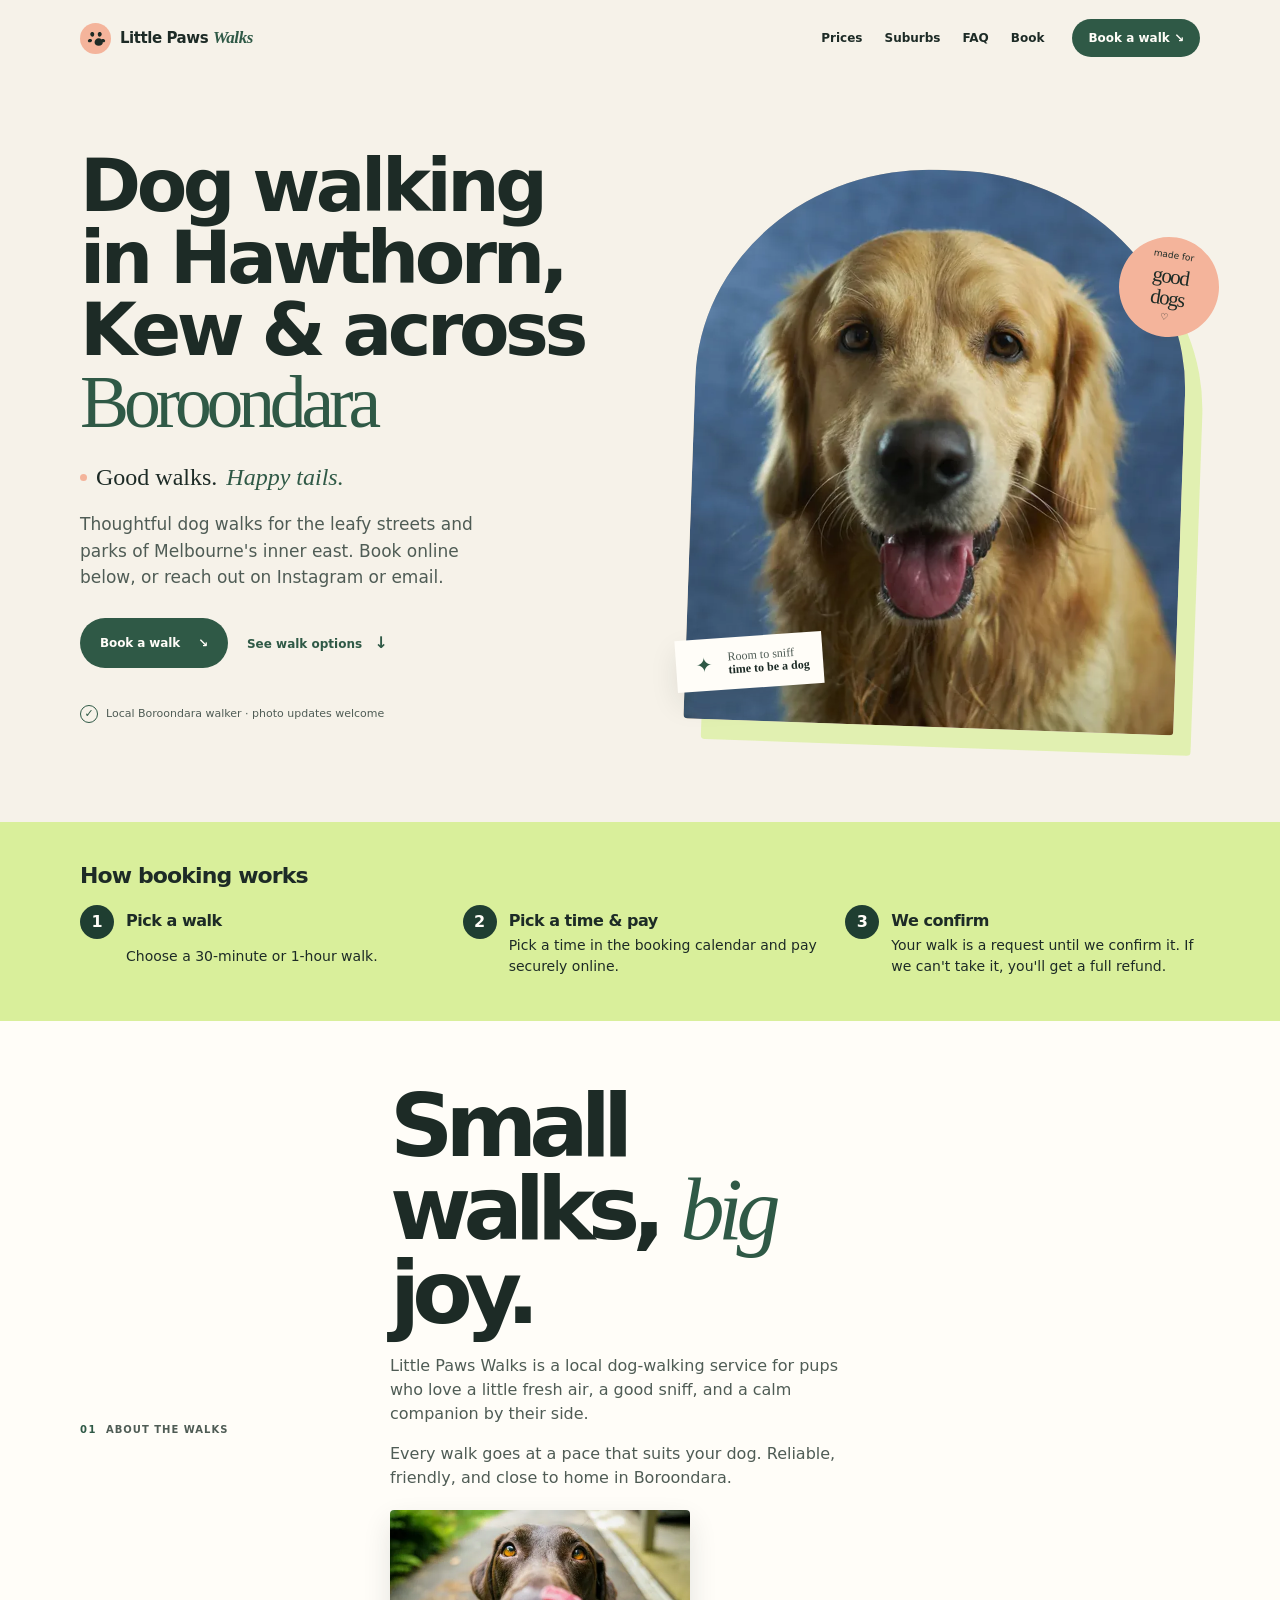
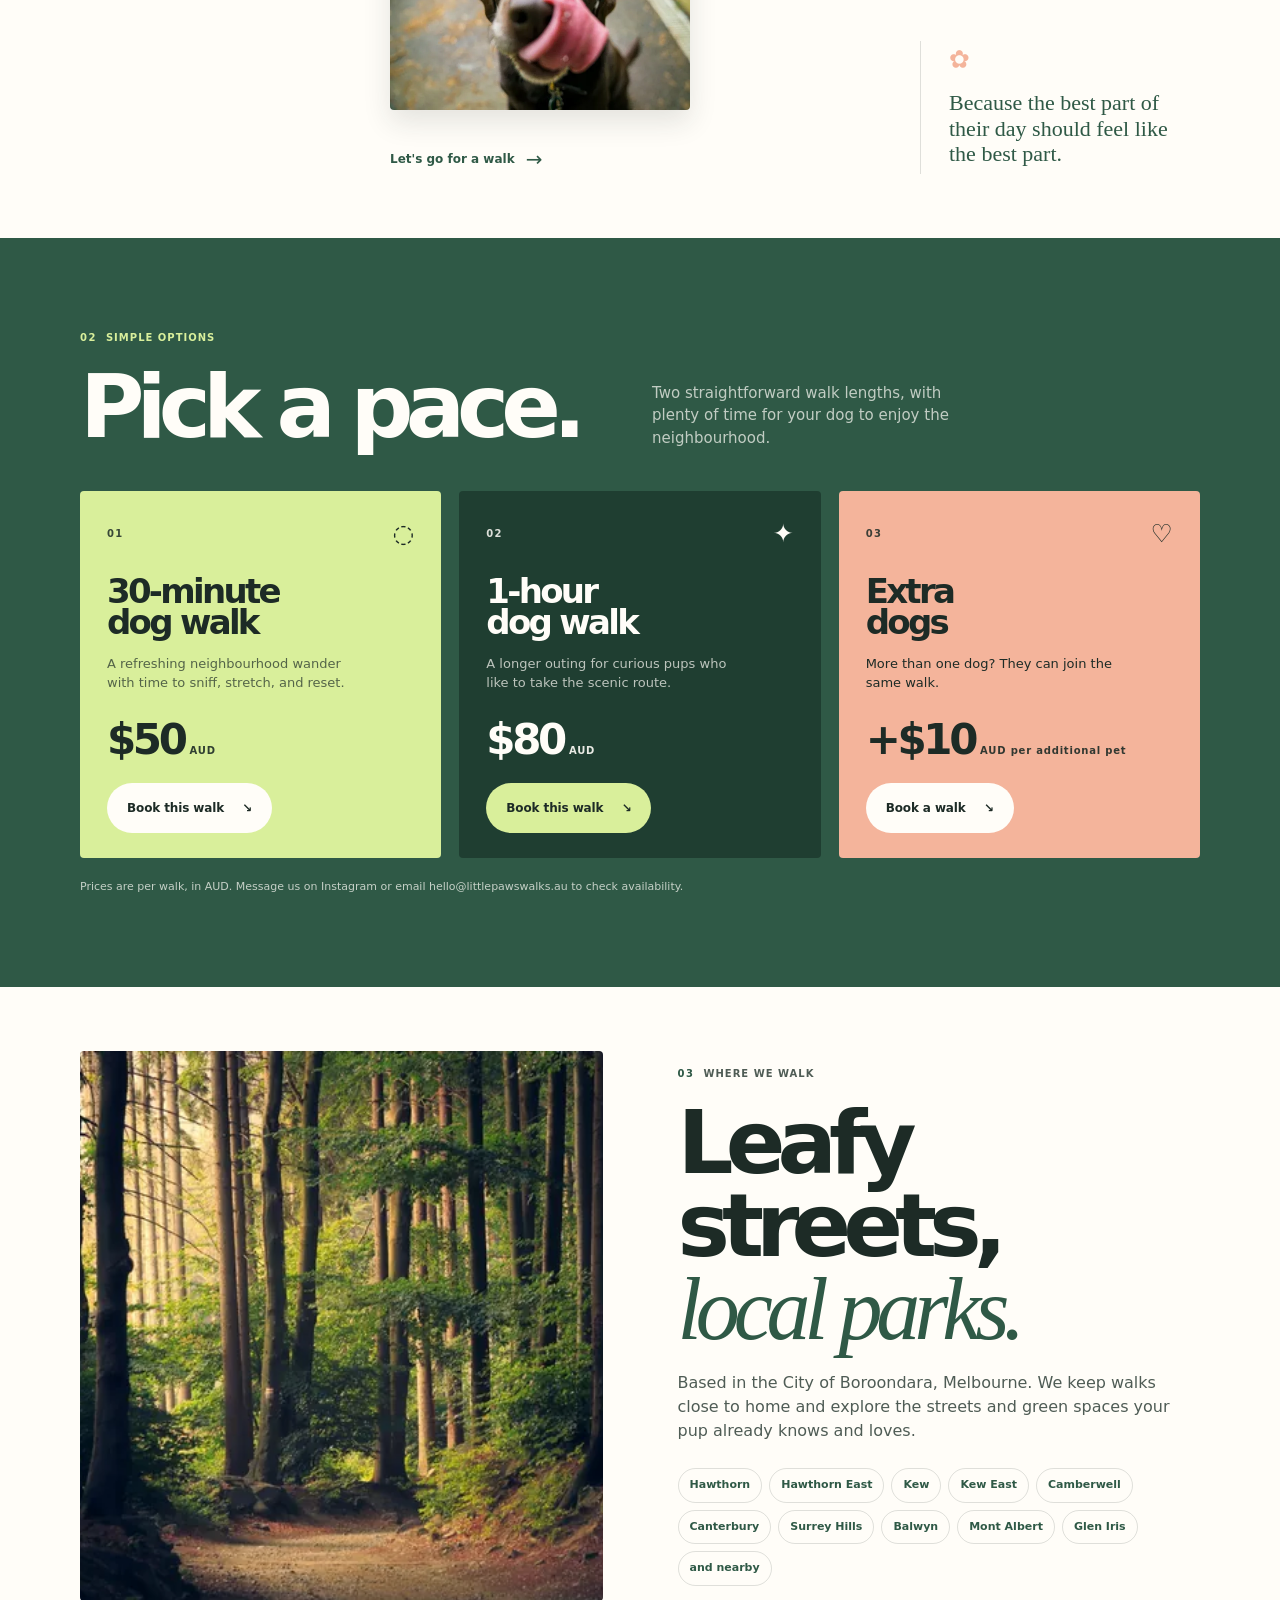
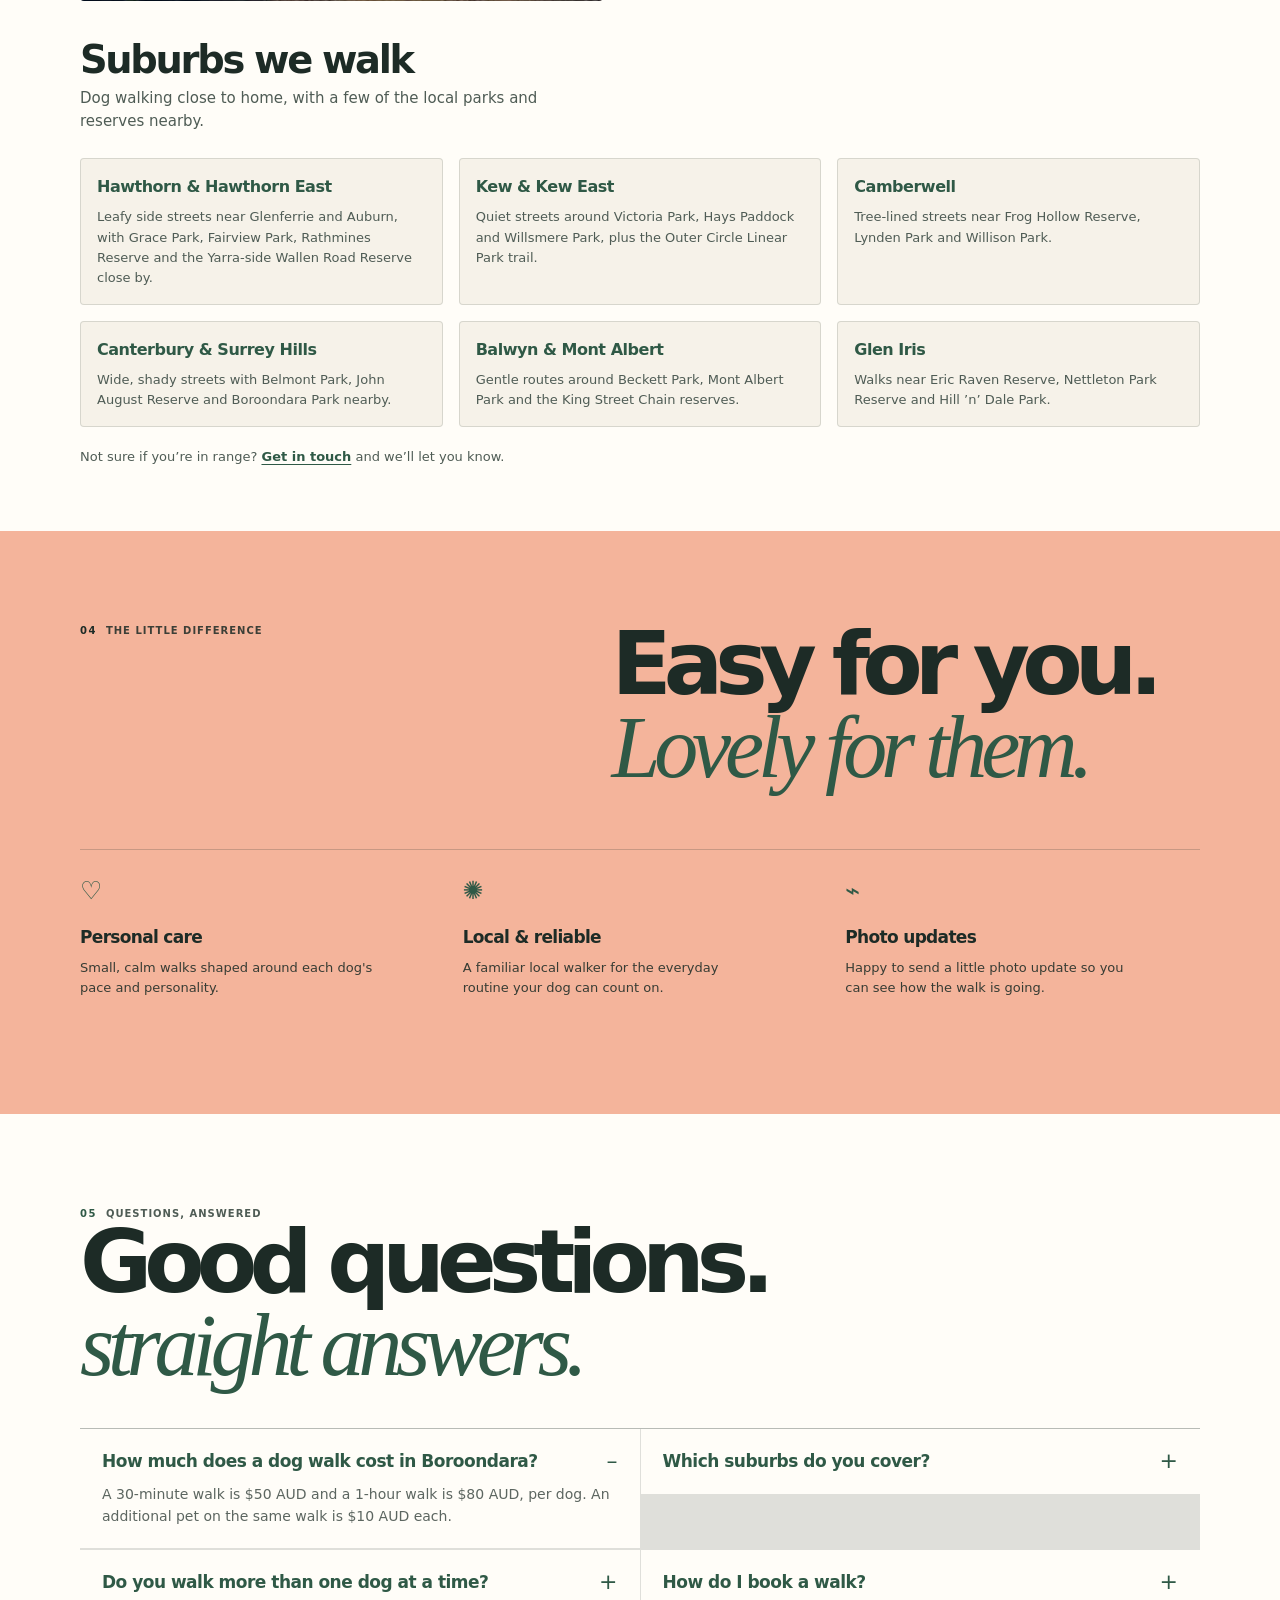
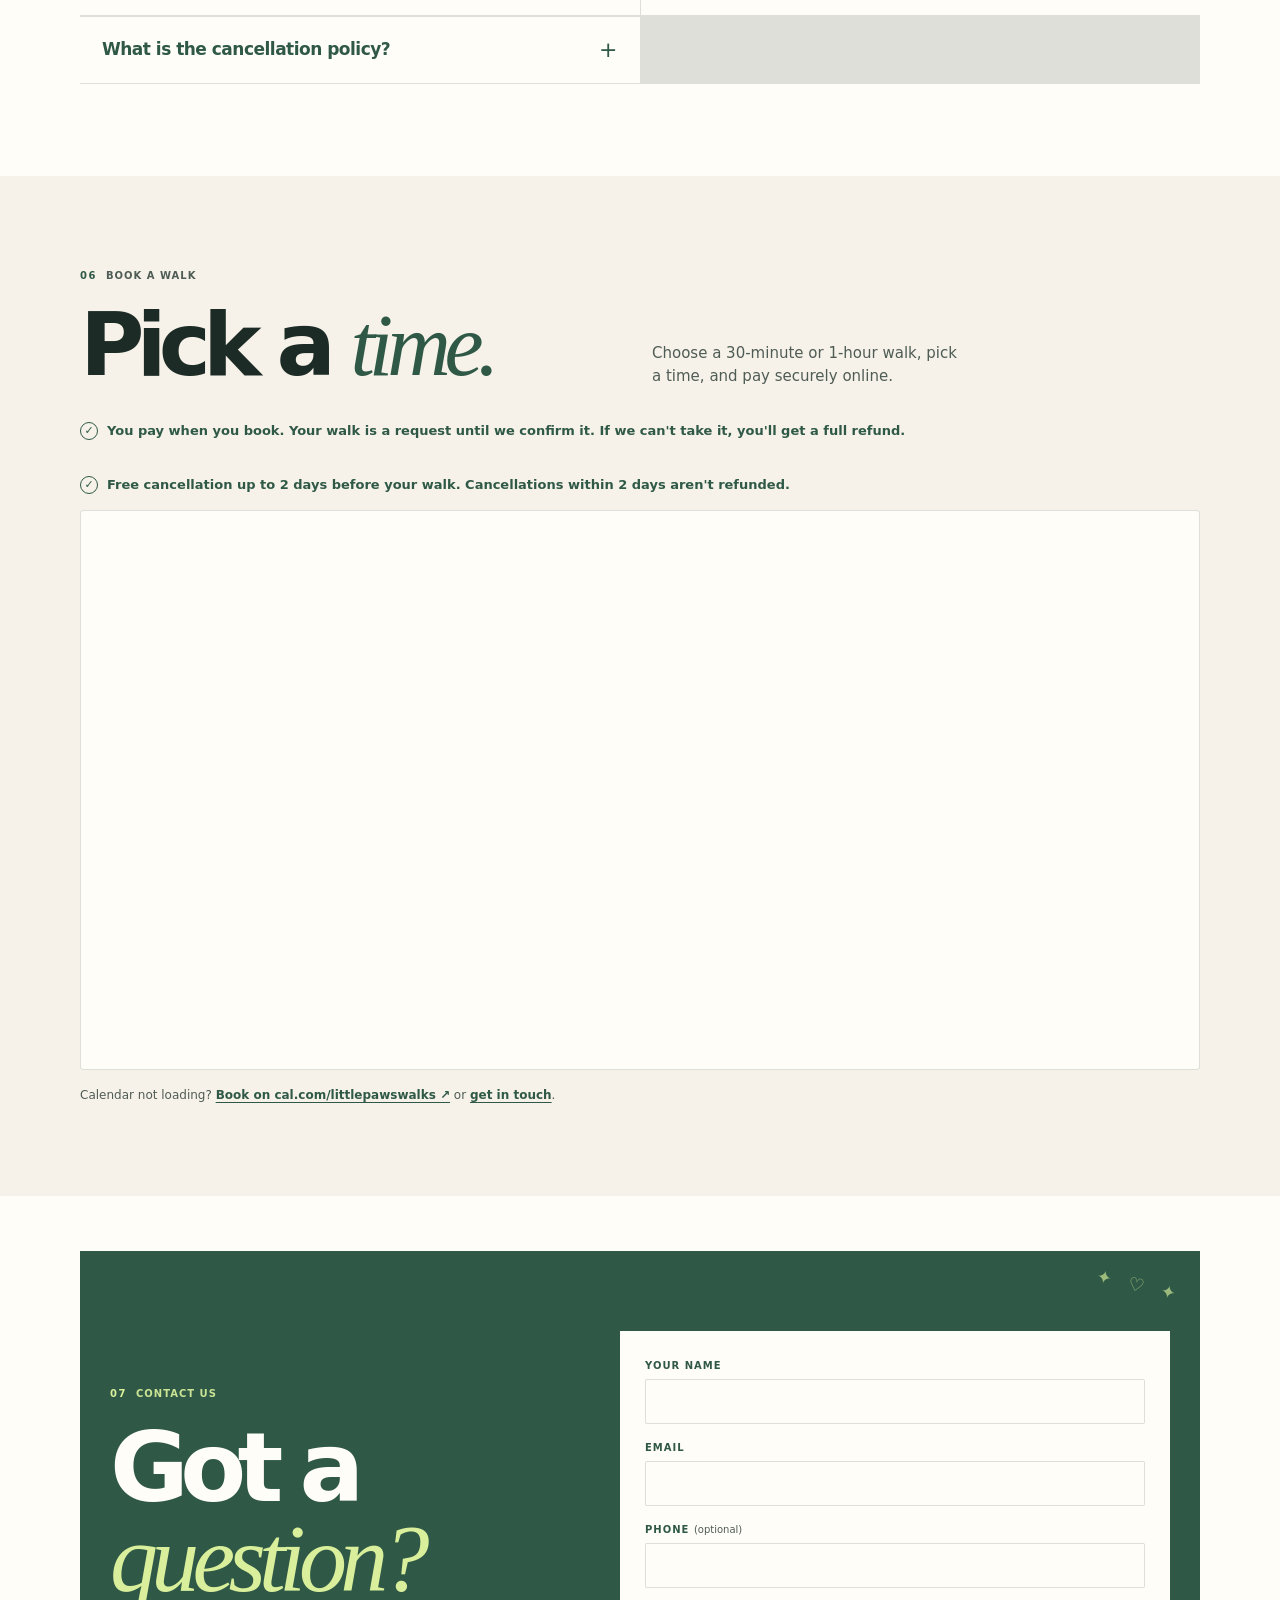
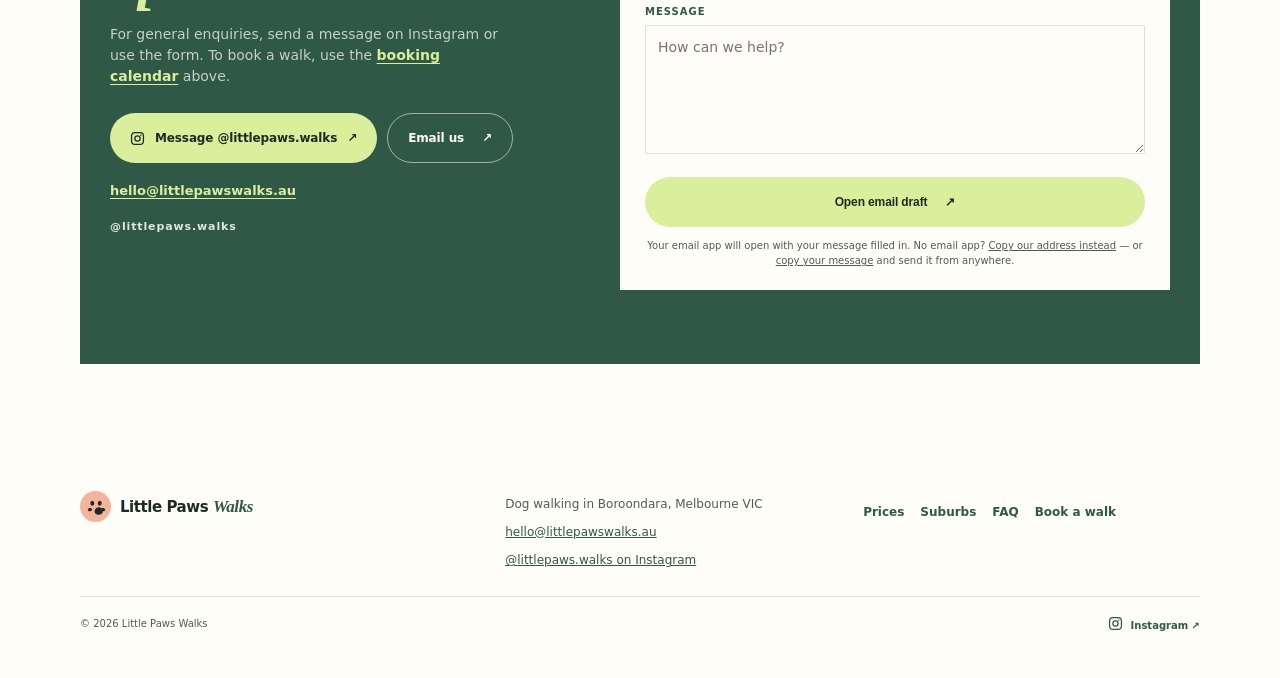
==== commit ef274da0: "test: drop duplicate prices from hero, steps, booking, sticky bar" ====
--- a/test/index.html
+++ b/test/index.html
@@ -61,11 +61,6 @@
           <h1 class="hero-title">Dog walking in Hawthorn, Kew &amp; across <span>Boroondara</span></h1>
           <p class="hero-tagline"><span class="eyebrow-dot" aria-hidden="true"></span> Good walks. <em>Happy tails.</em></p>
           <p class="hero-intro">Thoughtful dog walks for the leafy streets and parks of Melbourne's inner east. Book online below, or reach out on Instagram or email.</p>
-          <ul class="price-pills">
-            <li><span>30 min</span><strong>$50</strong></li>
-            <li><span>1 hour</span><strong>$80</strong></li>
-            <li><span>Extra dog</span><strong>+$10</strong></li>
-          </ul>
           <div class="hero-actions">
             <a class="button button-primary" href="#book">Book a walk <span aria-hidden="true">↘</span></a>
             <a class="text-link" href="#services">See walk options <span aria-hidden="true">↓</span></a>
@@ -89,7 +84,7 @@
       <div class="container">
         <h2 class="steps-title" id="how-title">How booking works</h2>
         <ol class="steps-list">
-          <li><span class="step-num" aria-hidden="true">1</span><h3>Pick a walk</h3><p>Choose a 30-minute ($50) or 1-hour ($80) walk. Extra pets are +$10 each.</p></li>
+          <li><span class="step-num" aria-hidden="true">1</span><h3>Pick a walk</h3><p>Choose a 30-minute or 1-hour walk.</p></li>
           <li><span class="step-num" aria-hidden="true">2</span><h3>Pick a time &amp; pay</h3><p>Pick a time in the booking calendar and pay securely online.</p></li>
           <li><span class="step-num" aria-hidden="true">3</span><h3>We confirm</h3><p>Your walk is a request until we confirm it. If we can't take it, you'll get a full refund.</p></li>
         </ol>
@@ -229,7 +224,7 @@
             <div class="section-label">06 <span>Book a walk</span></div>
             <h2>Pick a <em>time.</em></h2>
           </div>
-          <p class="section-lede">Choose a 30-minute ($50) or 1-hour ($80) walk, pick a time, and pay securely online. Extra pets are +$10 each.</p>
+          <p class="section-lede">Choose a 30-minute or 1-hour walk, pick a time, and pay securely online.</p>
         </div>
         <p class="book-note"><span class="note-check" aria-hidden="true">✓</span> You pay when you book. Your walk is a request until we confirm it. If we can't take it, you'll get a full refund.</p>
         <p class="book-note"><span class="note-check" aria-hidden="true">✓</span> Free cancellation up to 2 days before your walk. Cancellations within 2 days aren't refunded.</p>
@@ -296,7 +291,7 @@
     </div>
   </footer>
 
-  <div class="sticky-cta"><a href="#book"><span class="sticky-from">From $50</span> Book a walk <span aria-hidden="true">↘</span></a></div>
+  <div class="sticky-cta"><a href="#book">Book a walk <span aria-hidden="true">↘</span></a></div>
 
   <script>
     (function () {
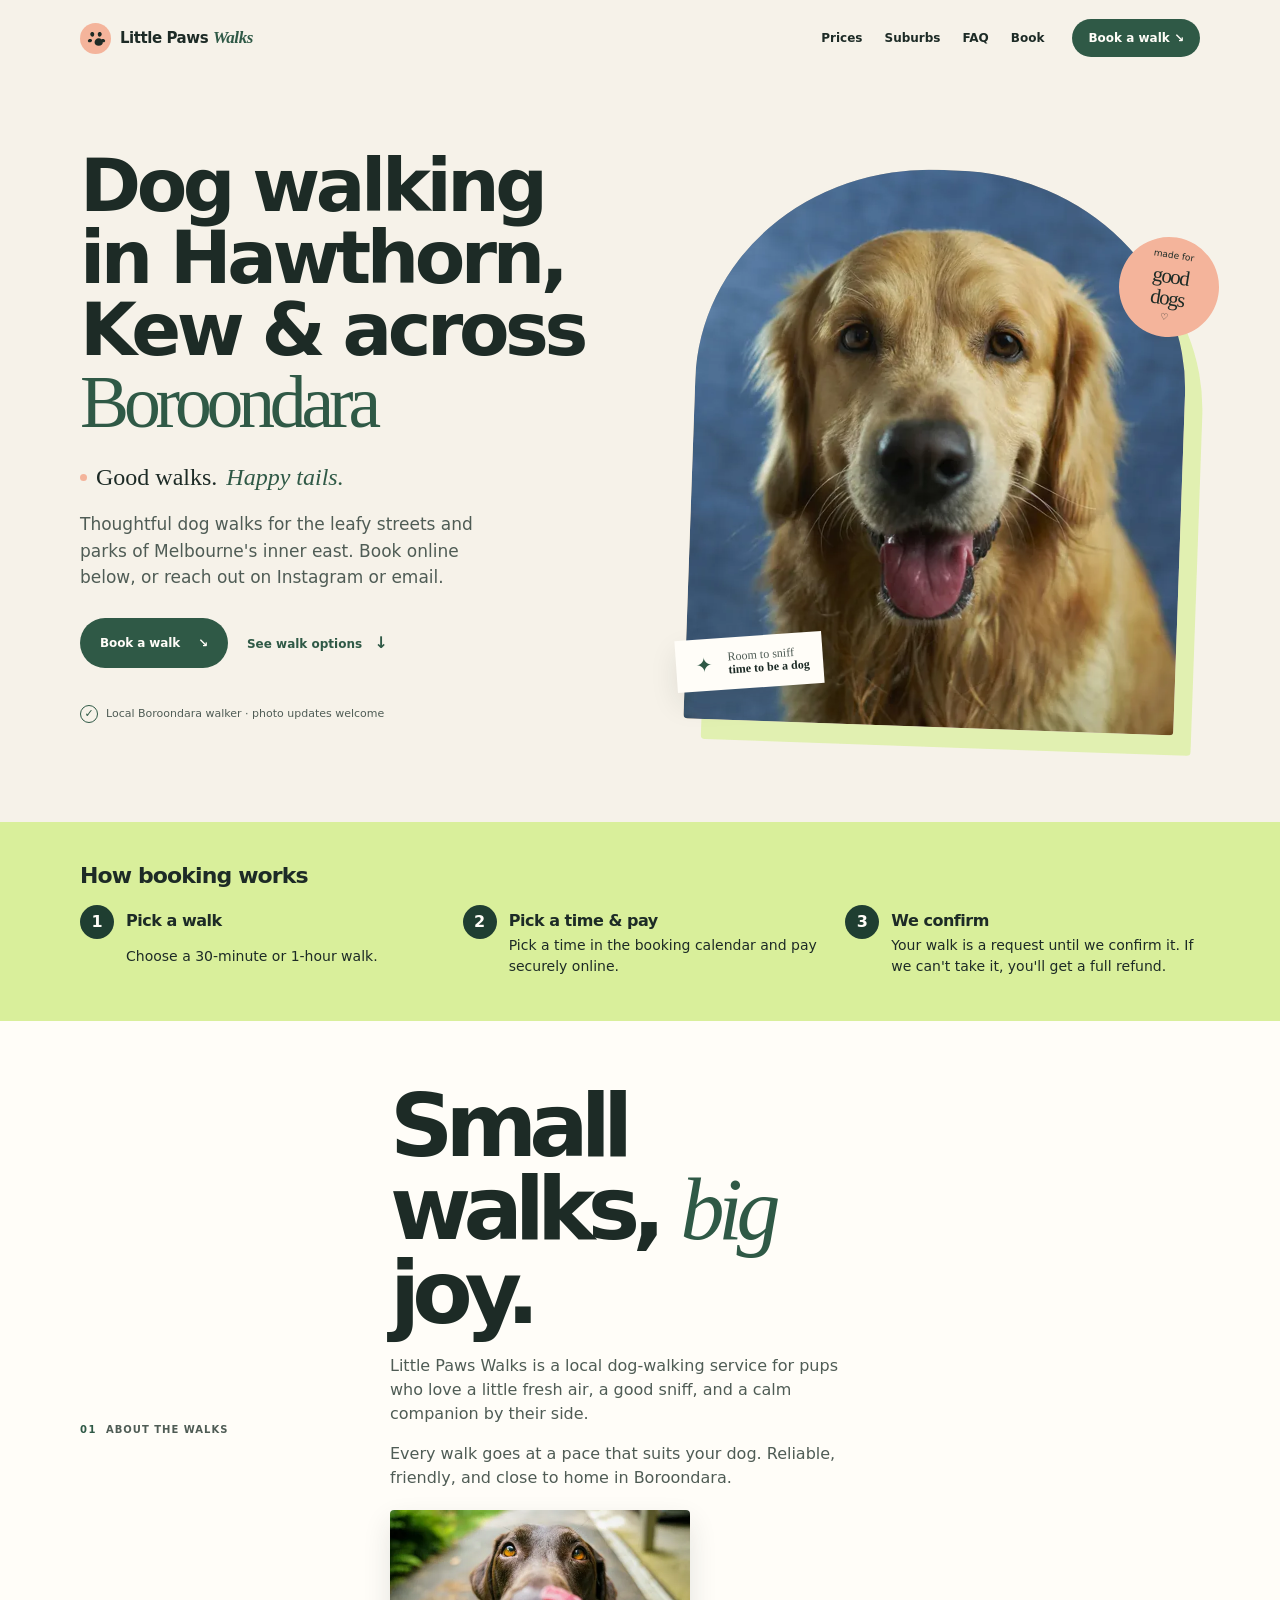
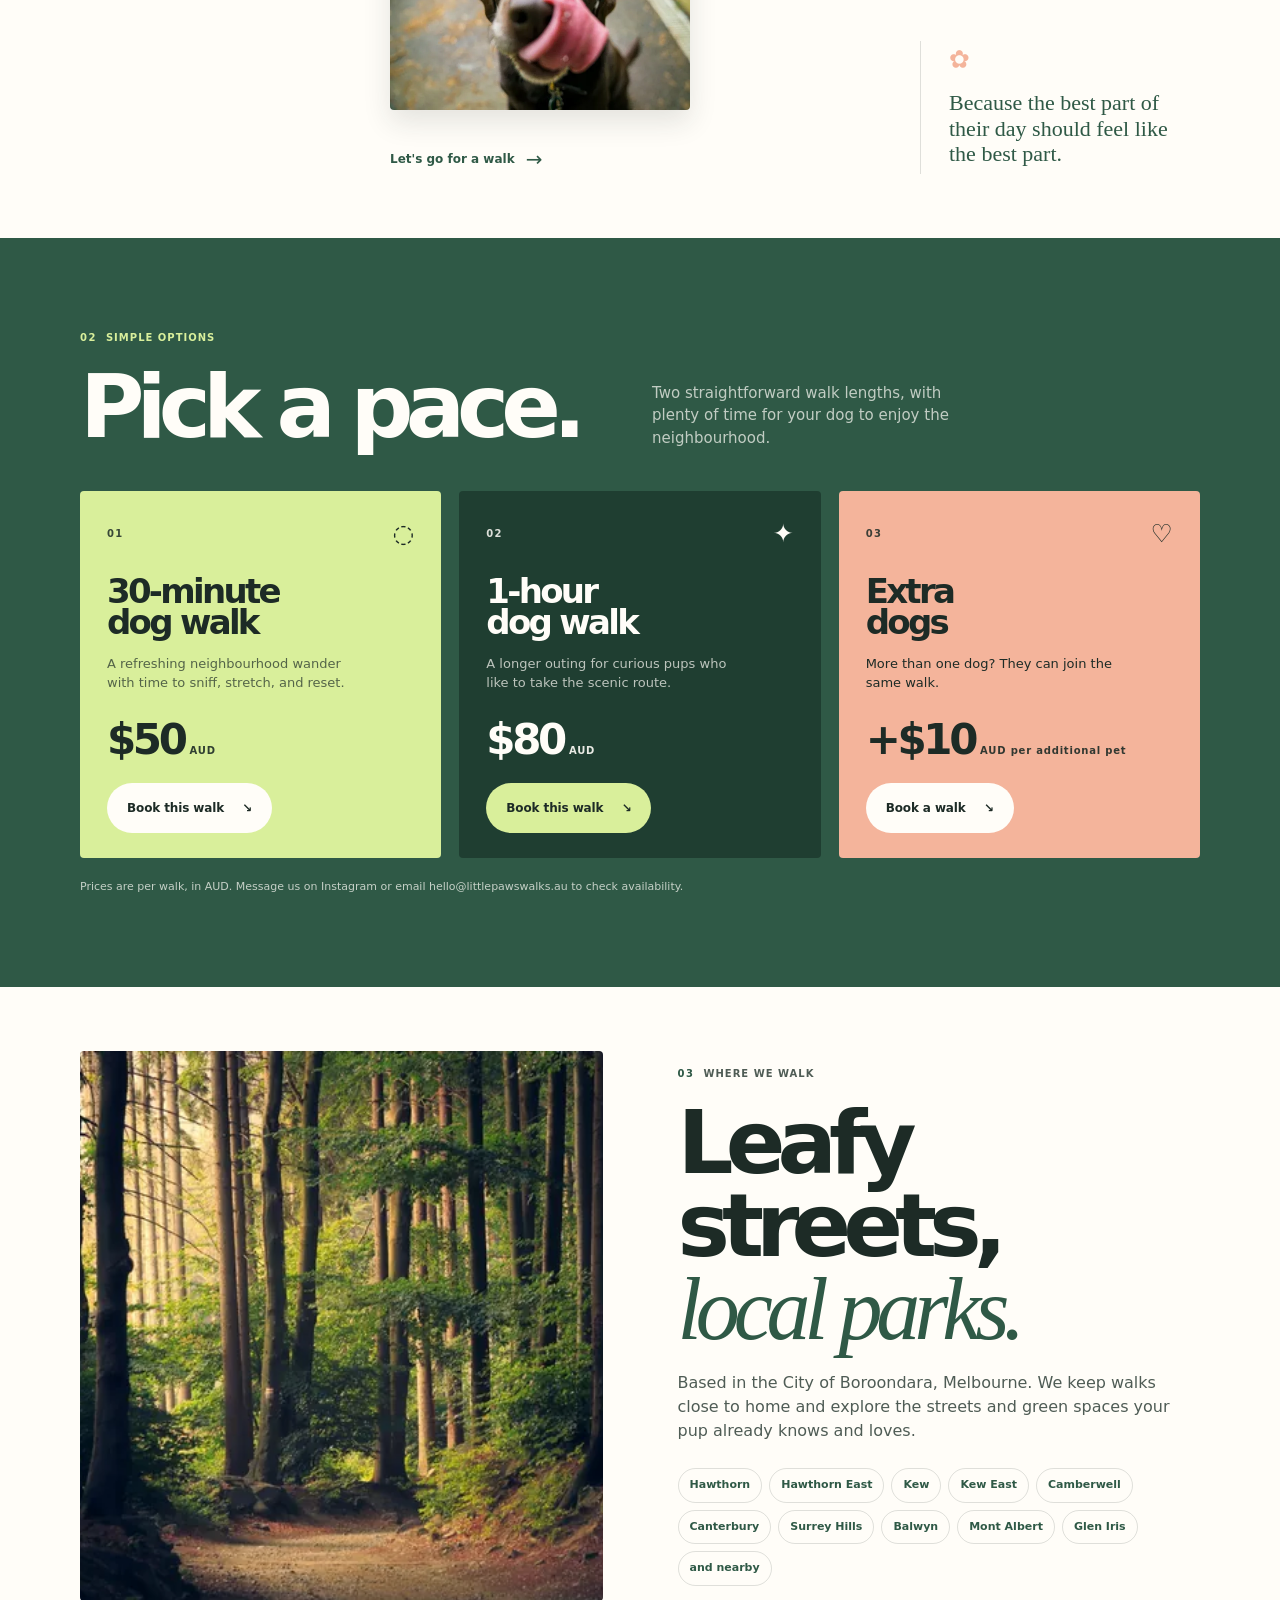
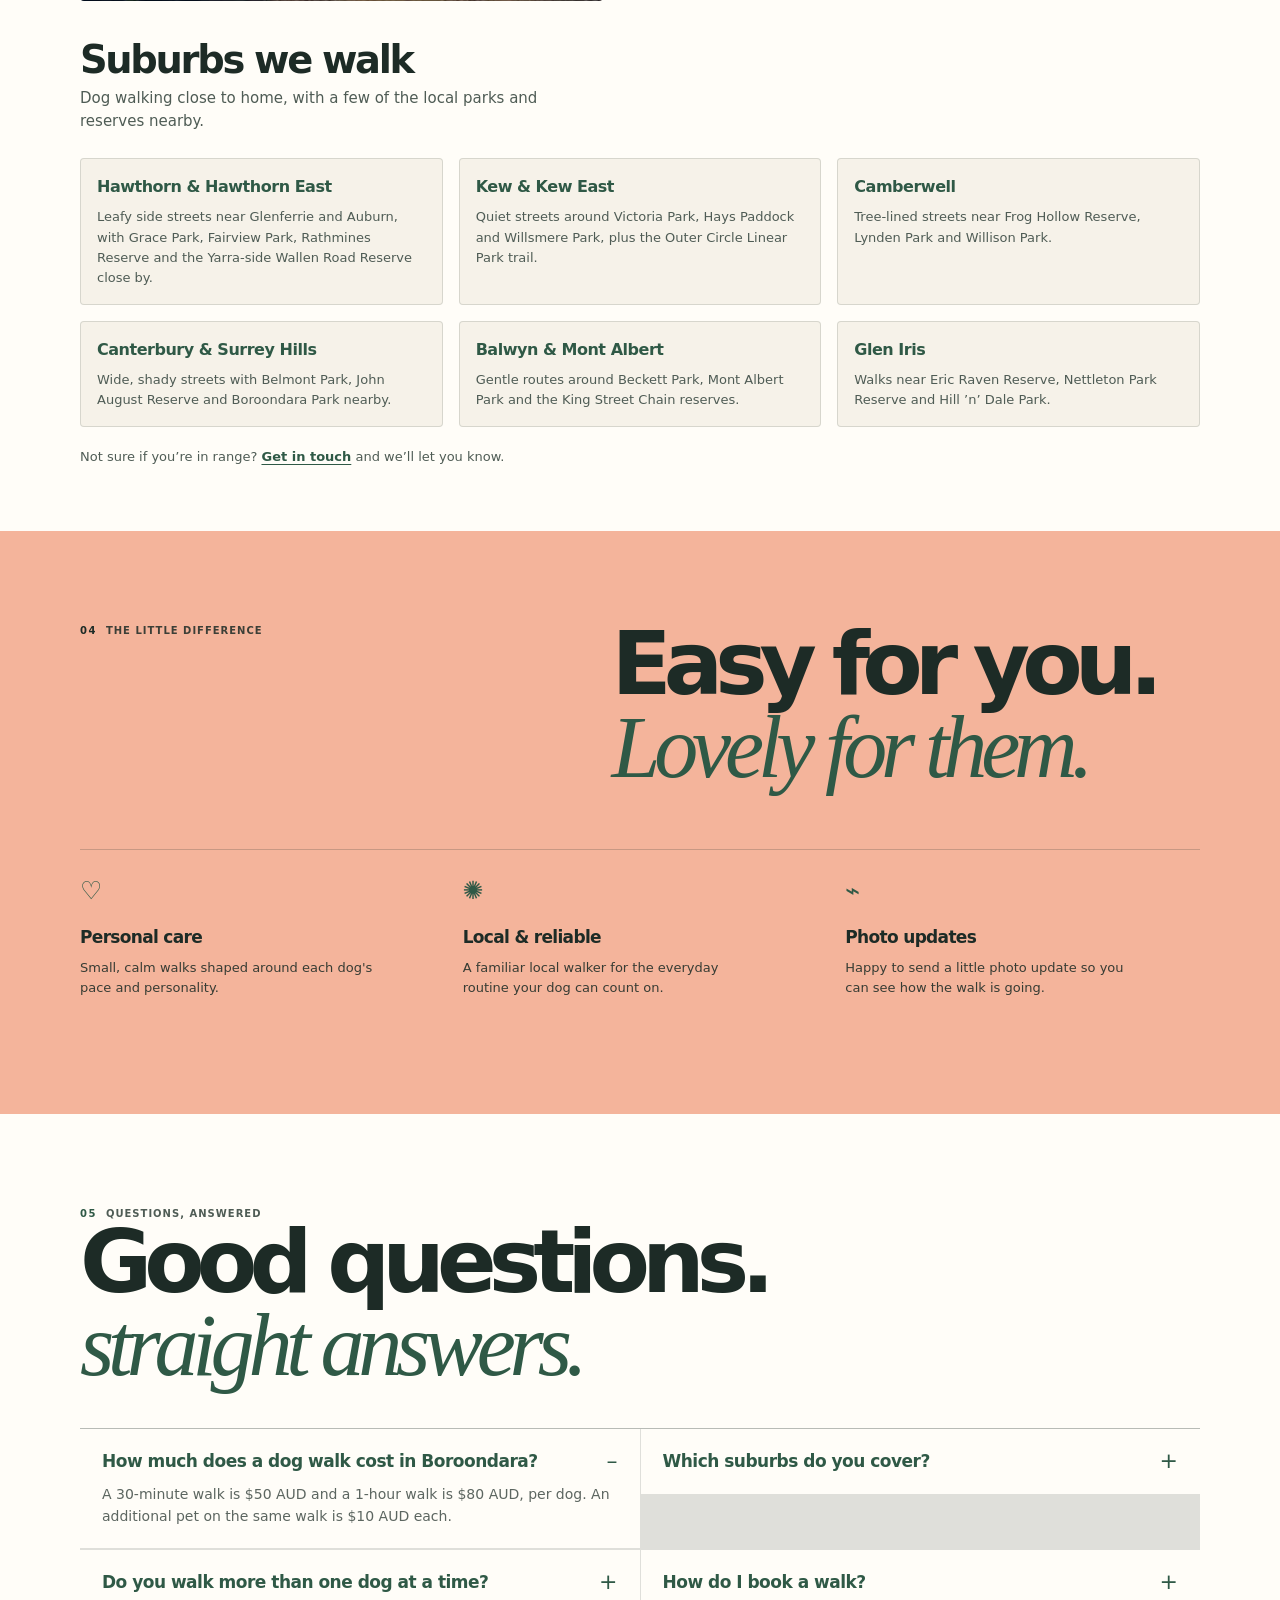
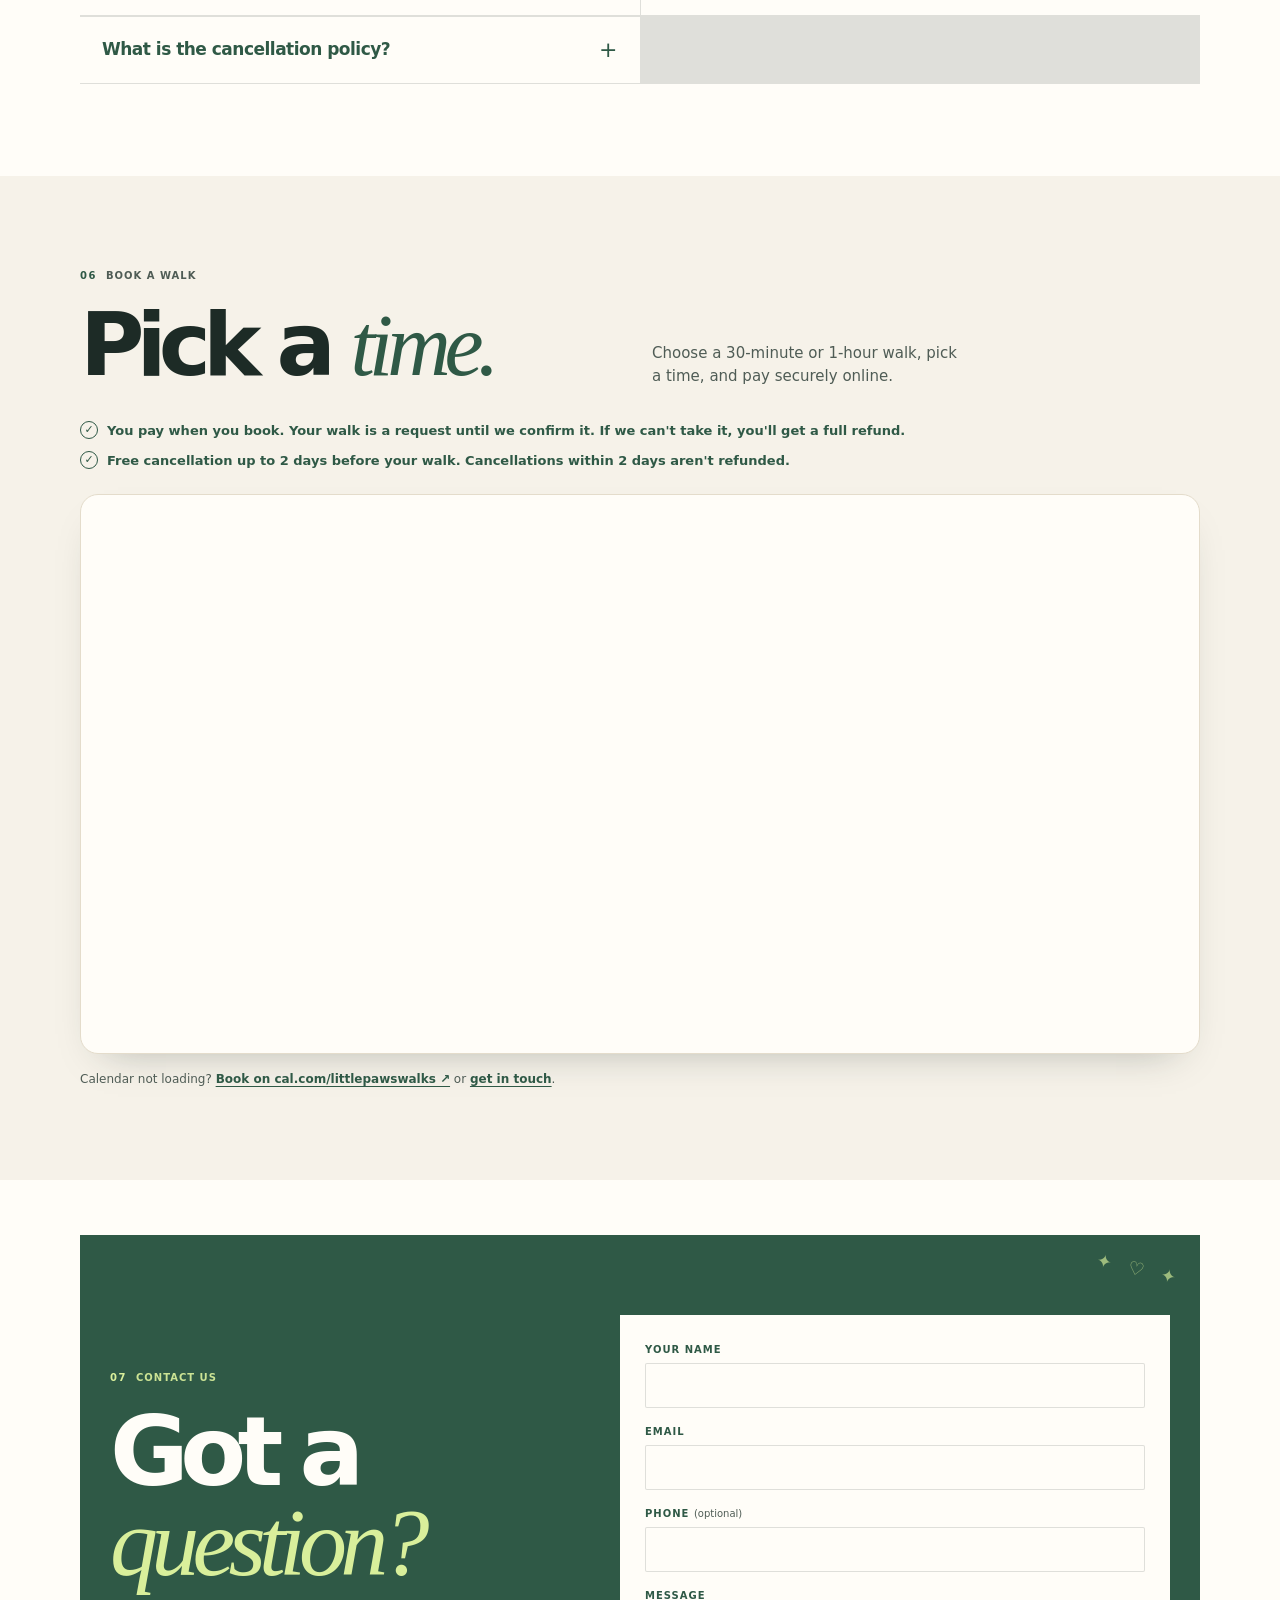
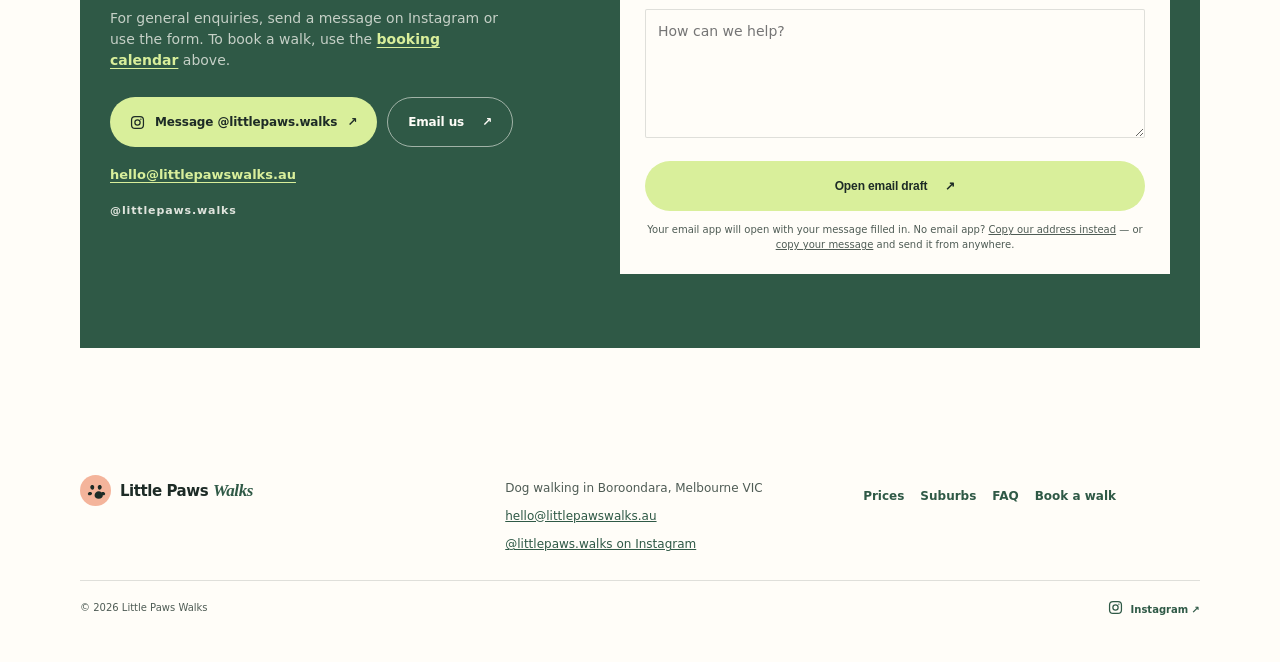
==== commit c102d8a4: "test: restyle Cal.com booking embed to match site" ====
--- a/test/index.html
+++ b/test/index.html
@@ -370,9 +370,9 @@
           elementOrSelector: "#cal-booking",
           calLink: "littlepawswalks",
           layout: "month_view",
-          config: { layout: "month_view" }
+          config: { layout: "month_view", theme: "light" }
         });
-        Cal("ui", { hideEventTypeDetails: false, layout: "month_view", cssVarsPerTheme: { light: { "cal-brand": "#2f5946" } } });
+        Cal("ui", { hideEventTypeDetails: false, layout: "month_view", theme: "light", styles: { branding: { brandColor: "#2f5946" } }, cssVarsPerTheme: { light: { "cal-brand": "#2f5946", "cal-brand-emphasis": "#1f3e31", "cal-brand-text": "#ffffff", "cal-bg": "#fffdf8", "cal-bg-emphasis": "#efe8da", "cal-bg-subtle": "#f6f2e9", "cal-bg-muted": "#f6f2e9", "cal-text": "#1d2b26", "cal-text-emphasis": "#1d2b26", "cal-border": "#e4dccb", "cal-border-subtle": "#ece5d6", "cal-border-booker": "#e4dccb", "cal-radius": "12px" } } });
       }
       if (!target) return;
       if ("IntersectionObserver" in window && location.hash !== "#book") {
--- a/test/styles.css
+++ b/test/styles.css
@@ -159,9 +159,10 @@
 .book { background: var(--cream); }
 .book .section-heading-row h2 { margin-top: 21px; margin-bottom: 0; }
 .book .section-lede { color: var(--muted); }
-.book-note { display: flex; align-items: center; gap: 9px; margin: 34px 0 16px; color: var(--green); font-size: 13px; font-weight: 700; }
+.book-note { display: flex; align-items: flex-start; gap: 9px; margin: 0 0 10px; line-height: 1.5; color: var(--green); font-size: 13px; font-weight: 700; }
 .book-note .note-check { flex: none; }
-.cal-embed { width: 100%; min-height: 560px; overflow: auto; padding: 8px; background: var(--paper); border: 1px solid var(--line); border-radius: 4px; }
+.book .book-note:first-of-type { margin-top: 34px; }
+.cal-embed { width: 100%; min-height: 560px; overflow: hidden; margin-top: 24px; padding: 0; background: #fffdf8; border: 1px solid #e4dccb; border-radius: 18px; box-shadow: 0 18px 40px -24px rgba(29,43,38,.35); }
 .book-fallback { margin: 16px 0 0; color: var(--muted); font-size: 12px; }
 .book-fallback a { color: var(--green); font-weight: 800; text-underline-offset: 3px; }
 
@@ -242,7 +243,7 @@
   .footer-grid { grid-template-columns: 1.2fr 1fr 1fr; align-items: start; }
   .footer-bottom { grid-column: 1 / -1; }
   .sticky-cta { display: none; }
-  .cal-embed { padding: 16px; }
+  .cal-embed { padding: 12px; }
 }
 
 @media (min-width: 1020px) {
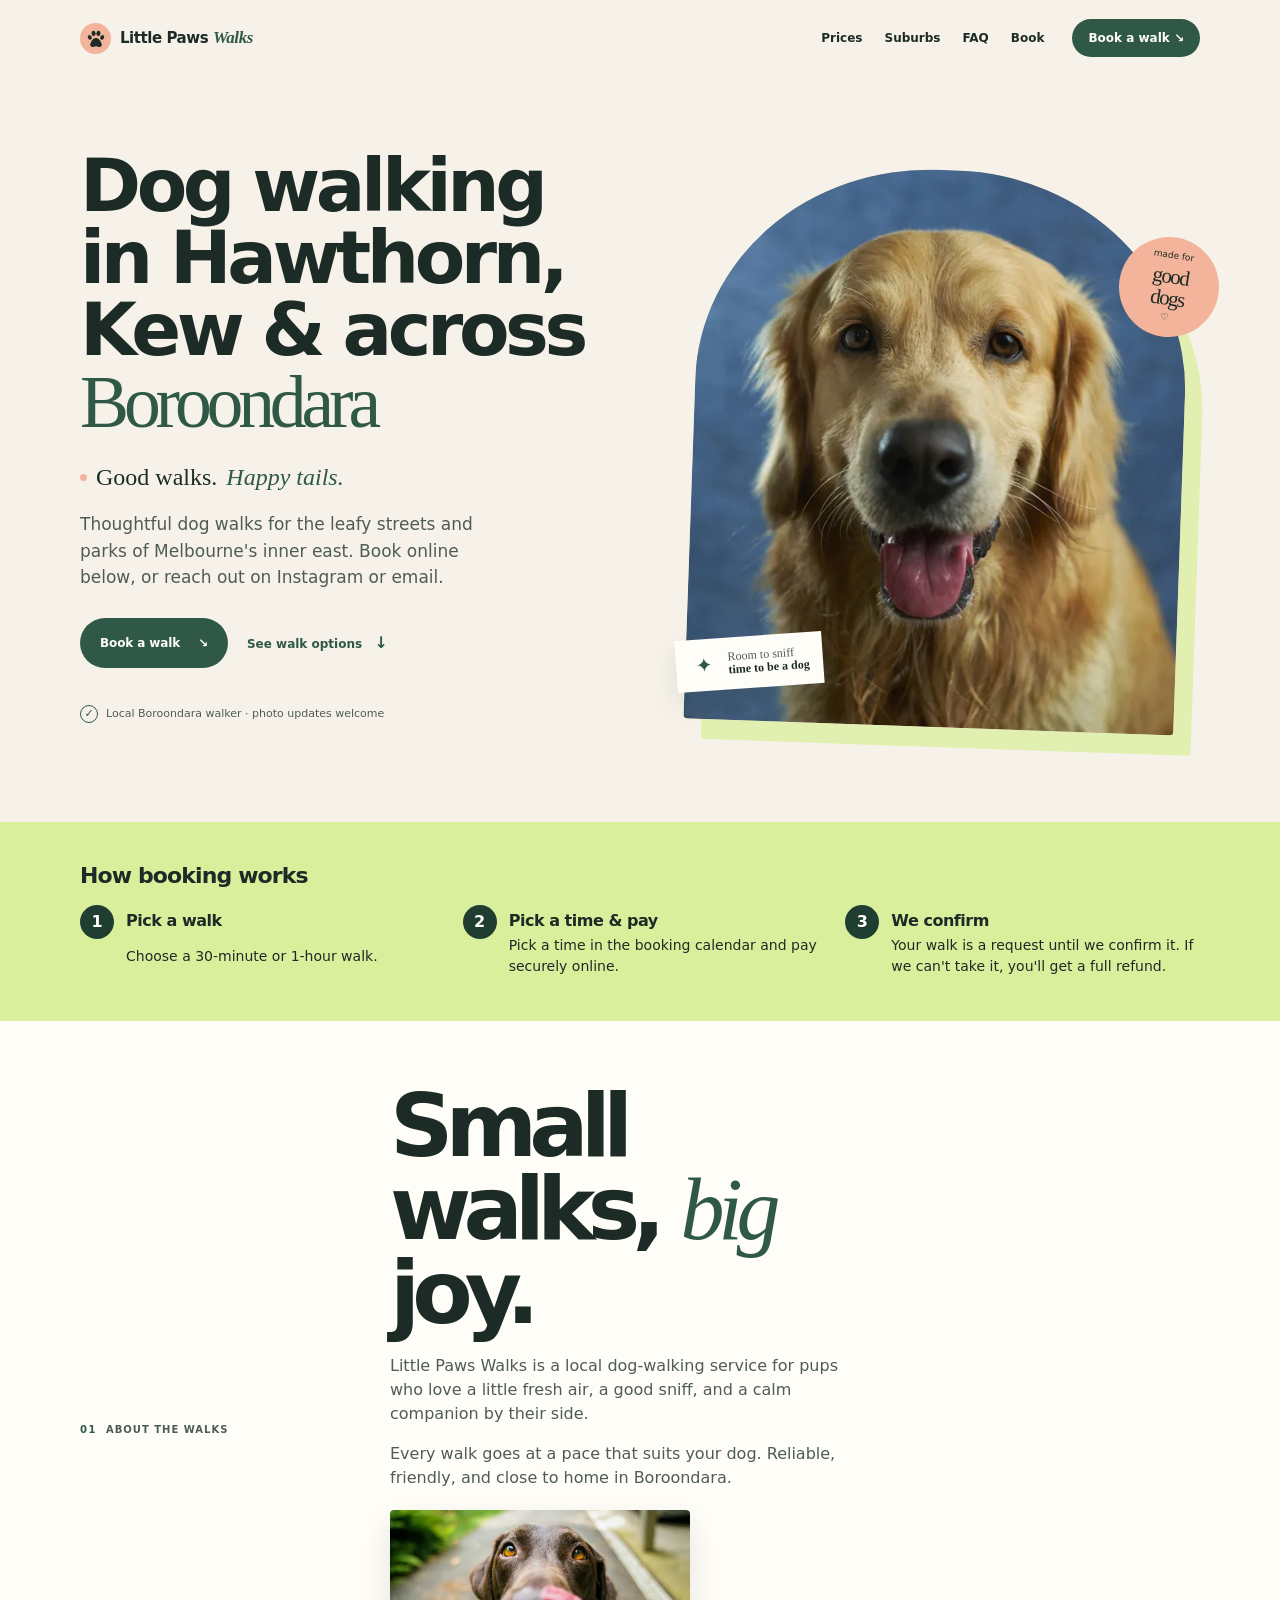
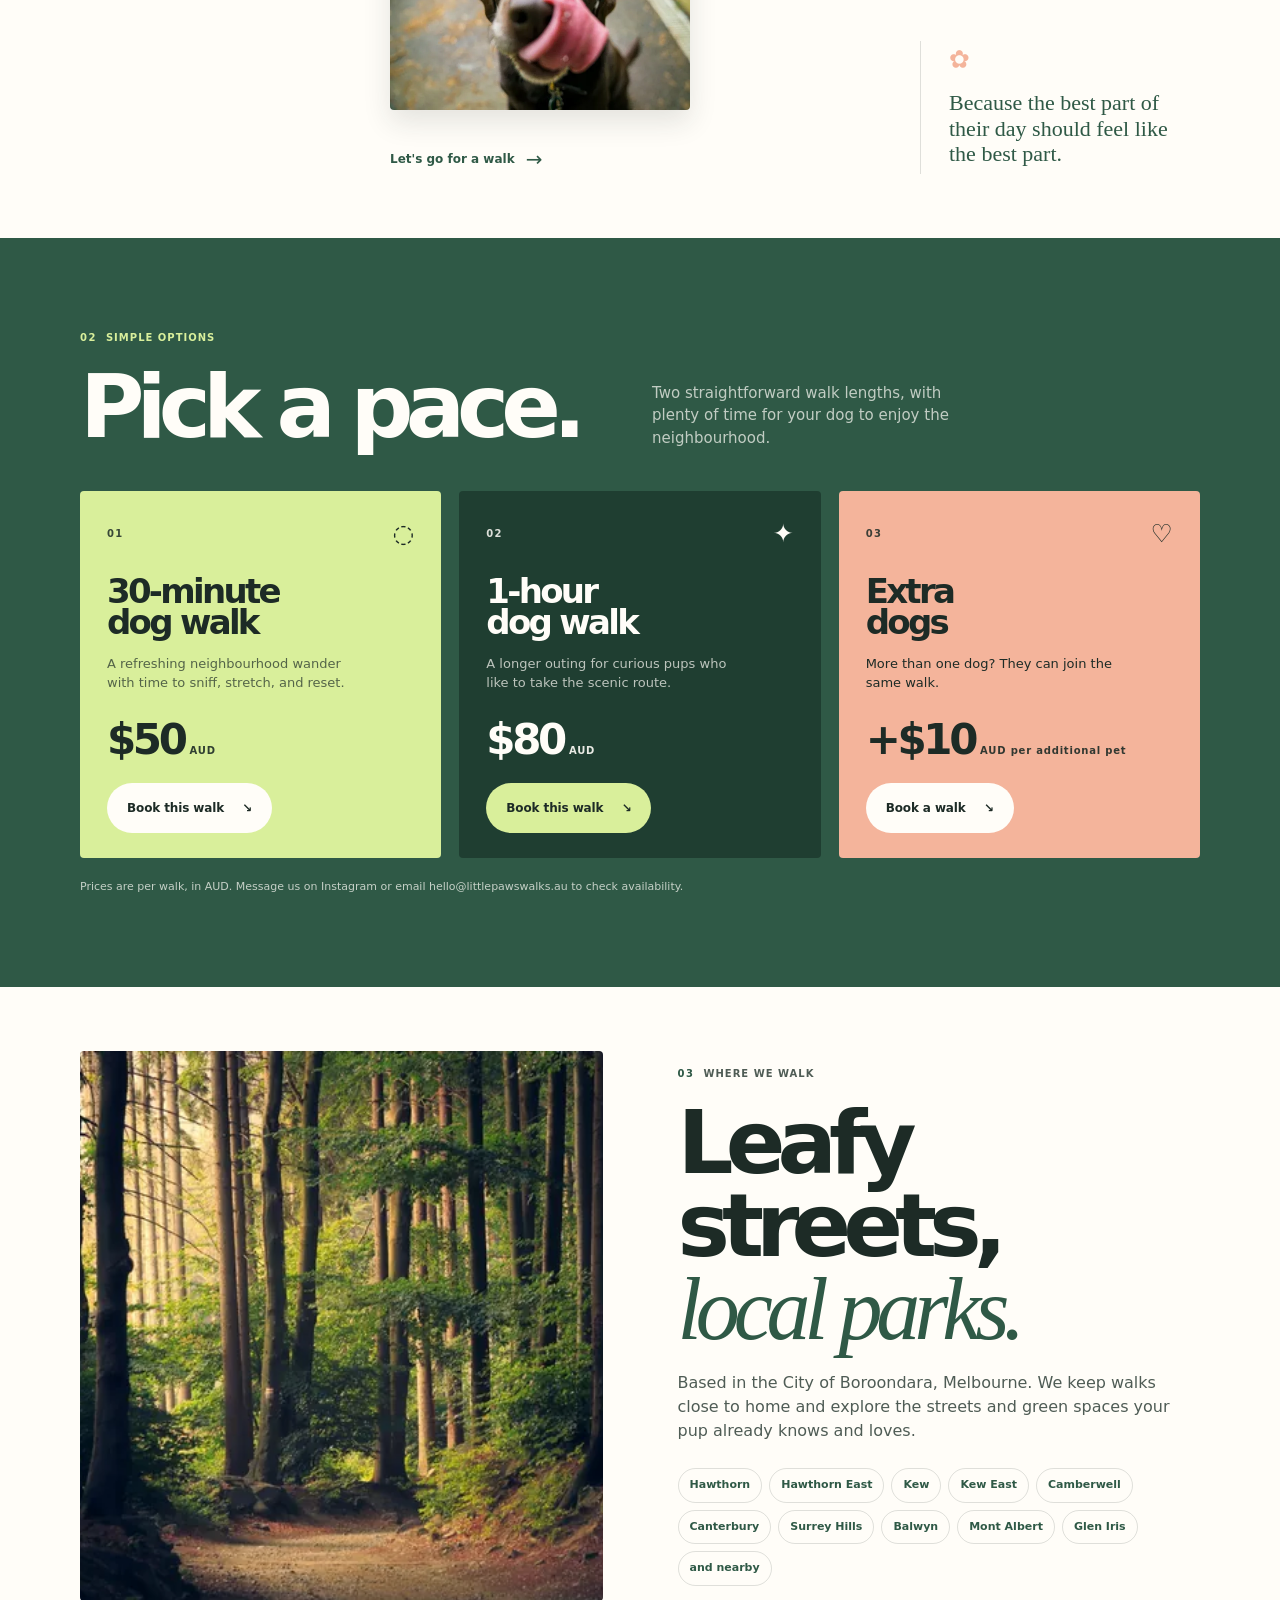
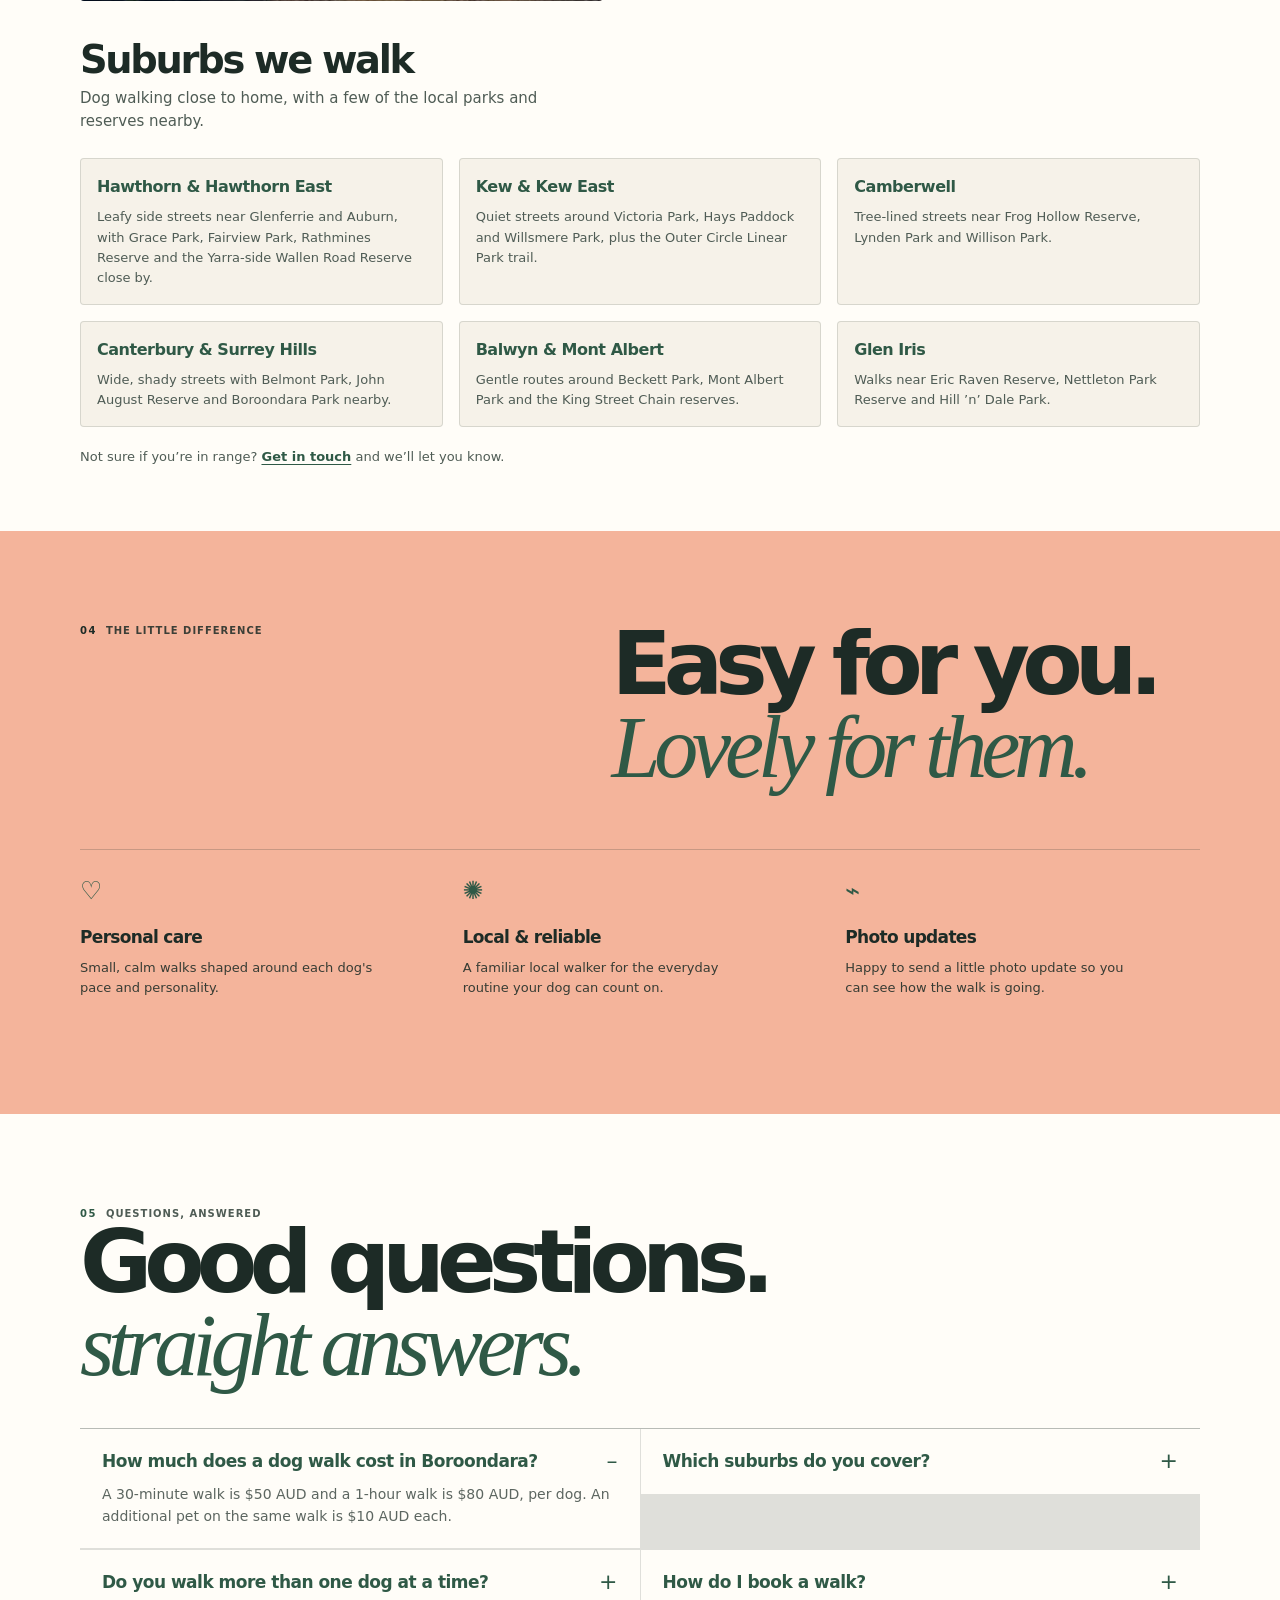
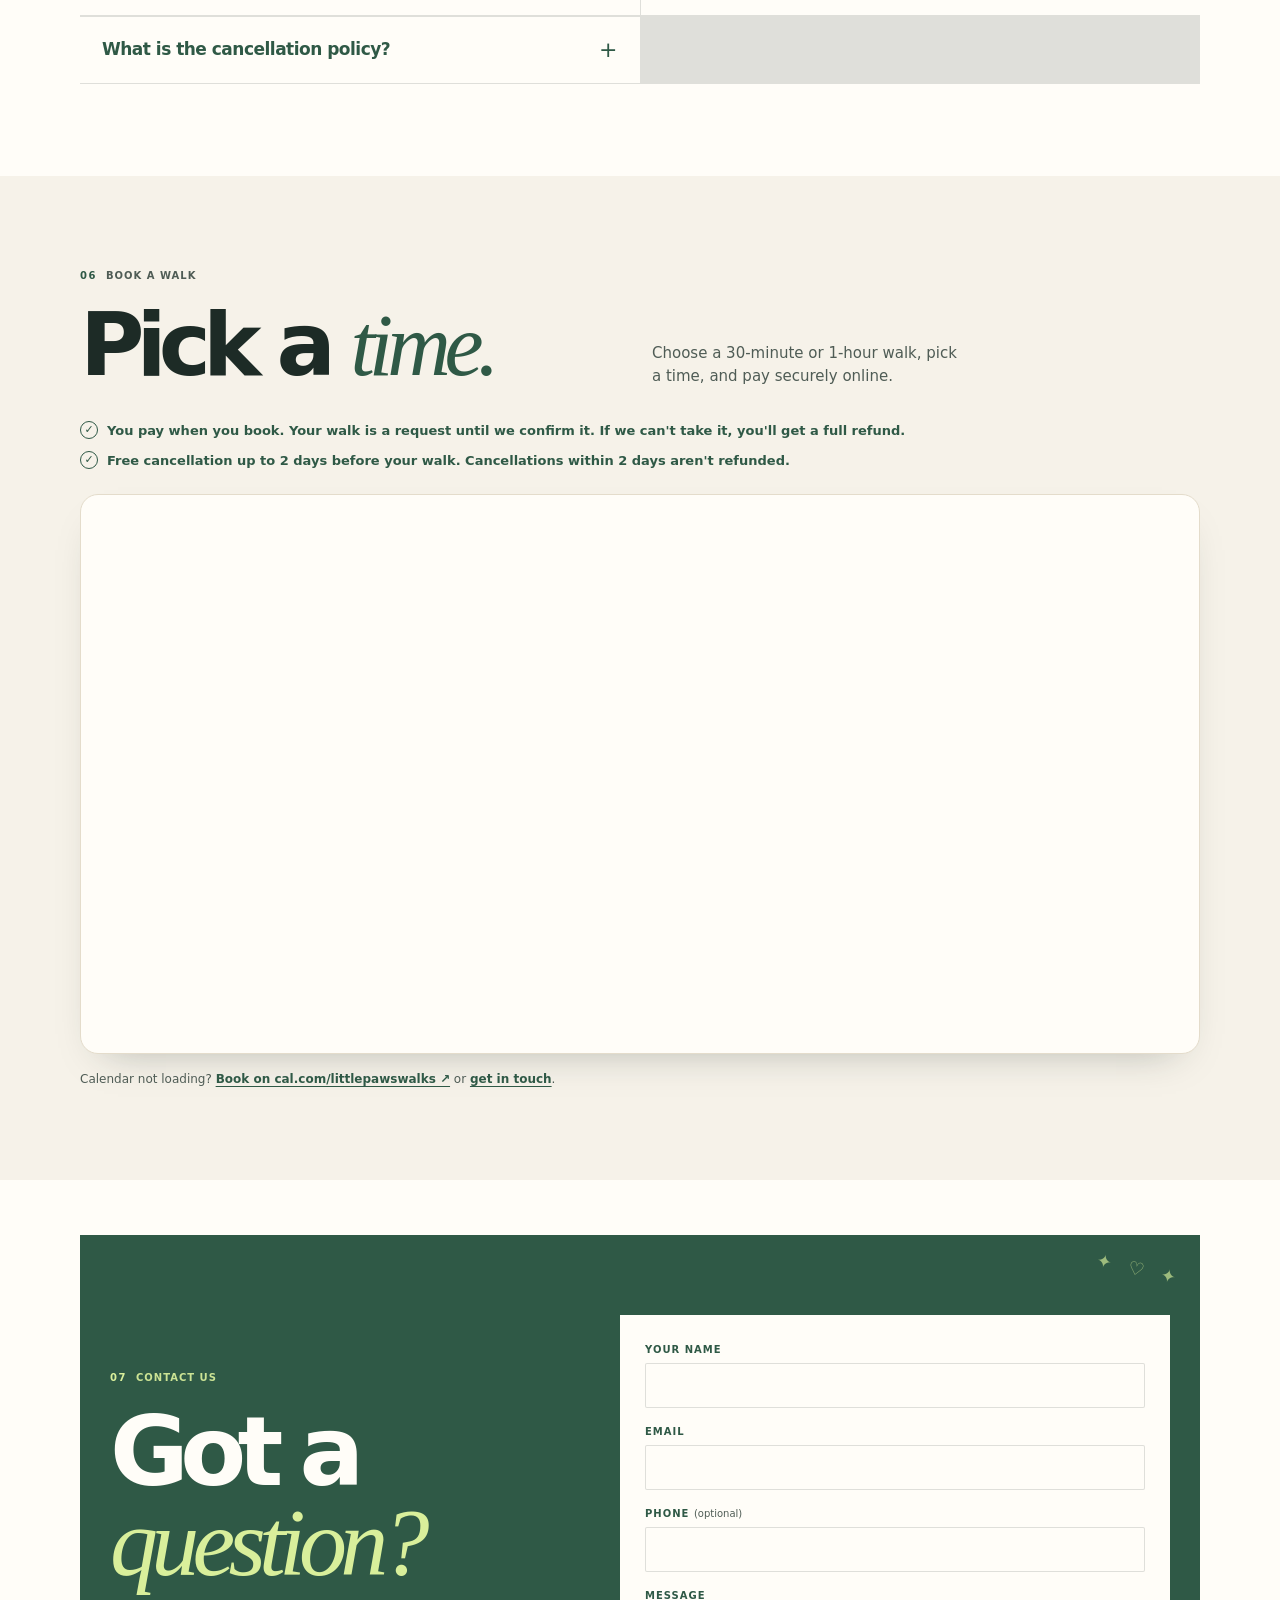
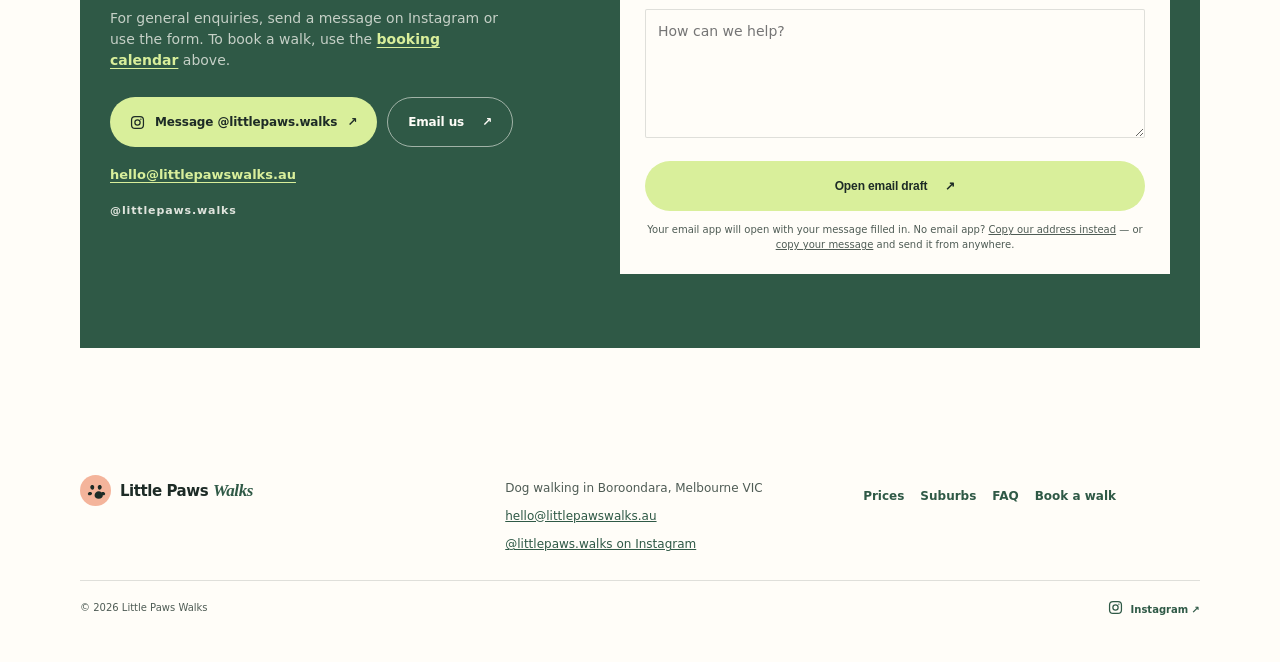
==== commit 4fdf4fe9: "test: use business-card paw logo" ====
--- a/test/index.html
+++ b/test/index.html
@@ -40,7 +40,7 @@
     <div class="container nav-wrap">
       <a class="brand" href="#top" aria-label="Little Paws Walks home">
         <span class="brand-mark" aria-hidden="true">
-          <svg viewBox="0 0 48 48" role="img"><path d="M16.8 21.2c-3.4 0-5.9-3.5-5.2-6.6.6-2.8 3-4.4 5.5-3.6 2.6.8 3.7 3.8 2.8 6.5-.6 2.1-1.8 3.7-3.1 3.7Zm14.4 0c-1.3 0-2.5-1.6-3.1-3.7-.9-2.7.2-5.7 2.8-6.5 2.5-.8 4.9.8 5.5 3.6.7 3.1-1.8 6.6-5.2 6.6Zm-18.7 5.2c-2.9-.9-5.7.7-6.2 3.2-.5 2.3 1.3 4.1 3.9 3.9 2.1-.2 3.9-1.6 5.1-3.2.7-1-1-3.1-2.8-3.9Zm25.2 0c-1.8.8-3.5 2.9-2.8 3.9 1.2 1.6 3 3 5.1 3.2 2.6.2 4.4-1.6 3.9-3.9-.5-2.5-3.3-4.1-6.2-3.2Zm-7.8-1.8c-4.7 0-9 4.2-9 8.8 0 4.5 3.3 7.4 9 7.4s9-2.9 9-7.4c0-4.6-4.3-8.8-9-8.8Z"/></svg>
+          <svg viewBox="0 0 100 100" role="img"><g fill="currentColor"><path d="M50 50C41 50 33.5 57 29.5 64.5C25.5 72 22.5 77 24 83C25.6 89.5 32 92 38.5 90.5C43 89.4 46.5 88 50 88S57 89.4 61.5 90.5C68 92 74.4 89.5 76 83C77.5 77 74.5 72 70.5 64.5C66.5 57 59 50 50 50Z"/><ellipse cx="22" cy="47" rx="8.6" ry="11" transform="rotate(-28 22 47)"/><ellipse cx="39" cy="29" rx="9.2" ry="12.4" transform="rotate(-9 39 29)"/><ellipse cx="61" cy="29" rx="9.2" ry="12.4" transform="rotate(9 61 29)"/><ellipse cx="78" cy="47" rx="8.6" ry="11" transform="rotate(28 78 47)"/></g></svg>
         </span>
         <span>Little Paws <em>Walks</em></span>
       </a>
--- a/test/styles.css
+++ b/test/styles.css
@@ -162,7 +162,7 @@
 .book-note { display: flex; align-items: flex-start; gap: 9px; margin: 0 0 10px; line-height: 1.5; color: var(--green); font-size: 13px; font-weight: 700; }
 .book-note .note-check { flex: none; }
 .book .book-note:first-of-type { margin-top: 34px; }
-.cal-embed { width: 100%; min-height: 560px; overflow: hidden; margin-top: 24px; padding: 0; background: #fffdf8; border: 1px solid #e4dccb; border-radius: 18px; box-shadow: 0 18px 40px -24px rgba(29,43,38,.35); }
+.cal-embed { width: 100%; min-height: 560px; overflow: visible; margin-top: 24px; padding: 0; background: #fffdf8; border: 1px solid #e4dccb; border-radius: 18px; box-shadow: 0 18px 40px -24px rgba(29,43,38,.35); }
 .book-fallback { margin: 16px 0 0; color: var(--muted); font-size: 12px; }
 .book-fallback a { color: var(--green); font-weight: 800; text-underline-offset: 3px; }
 
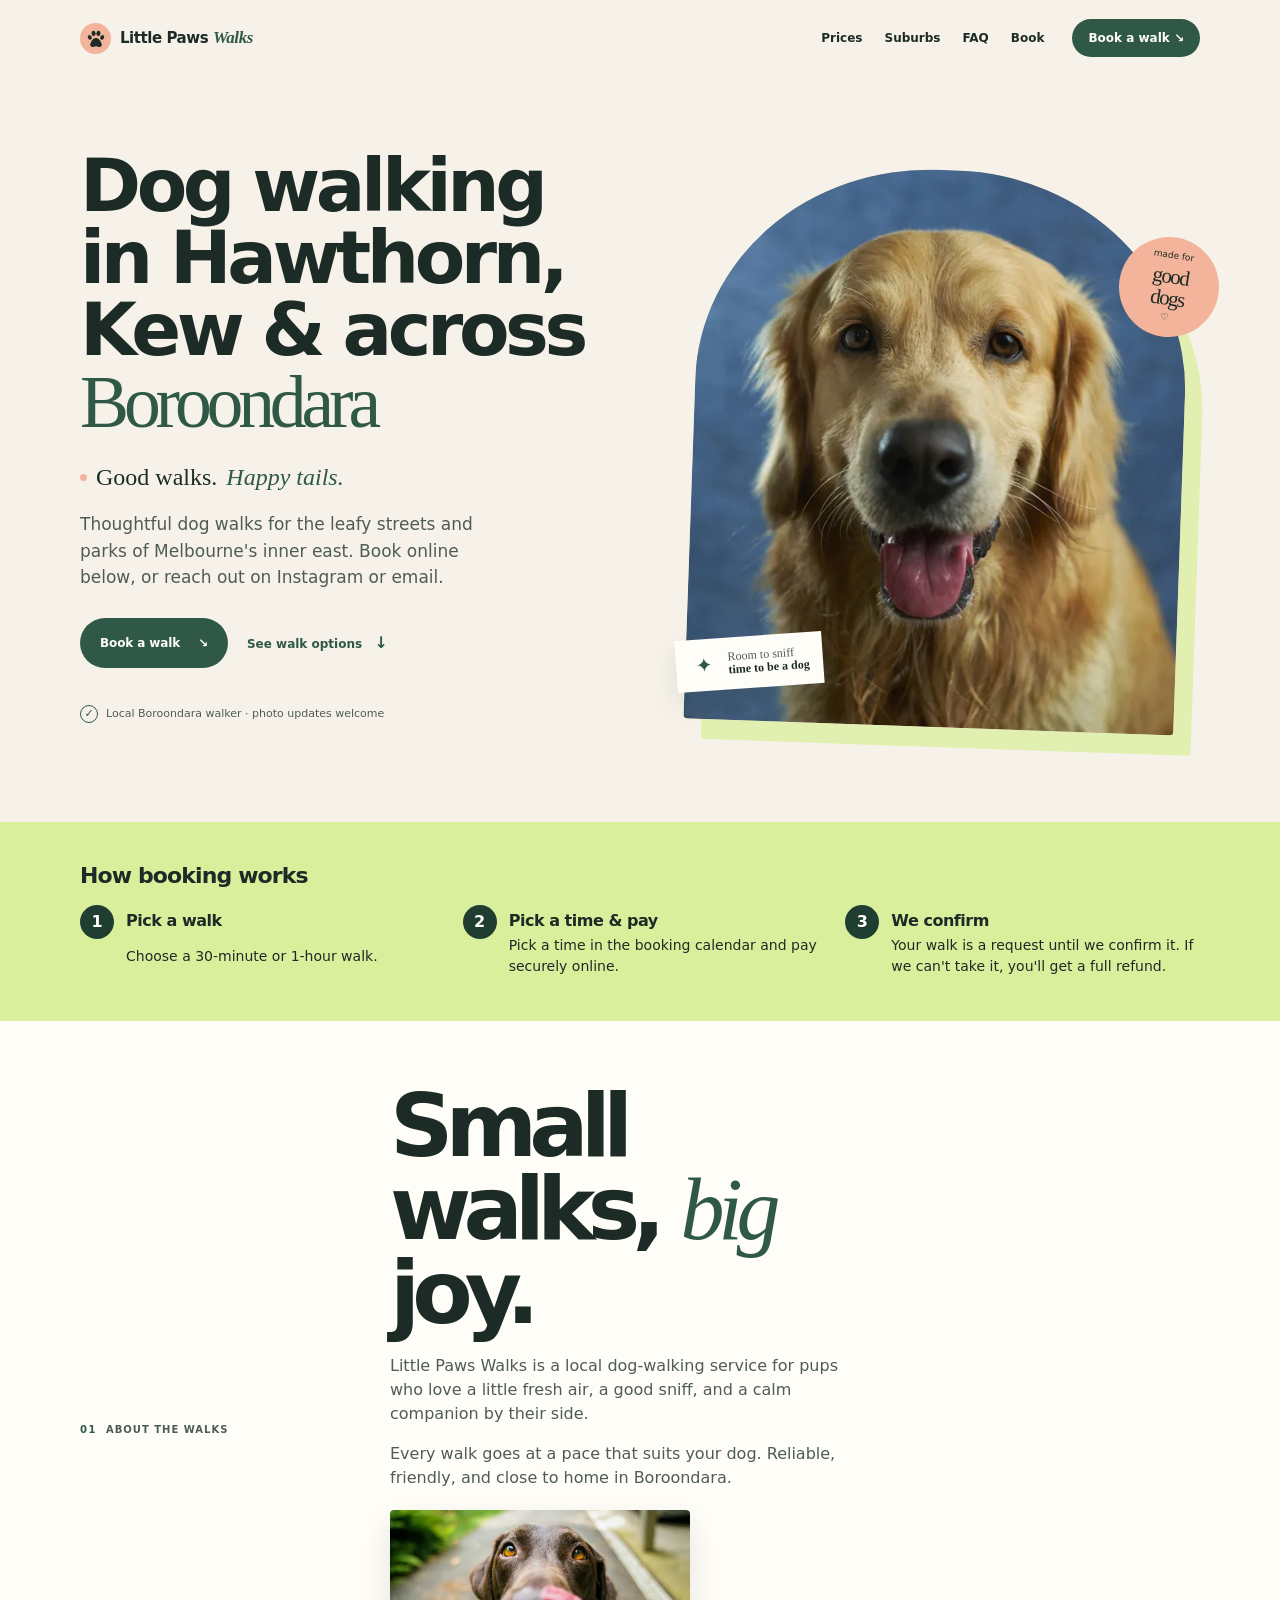
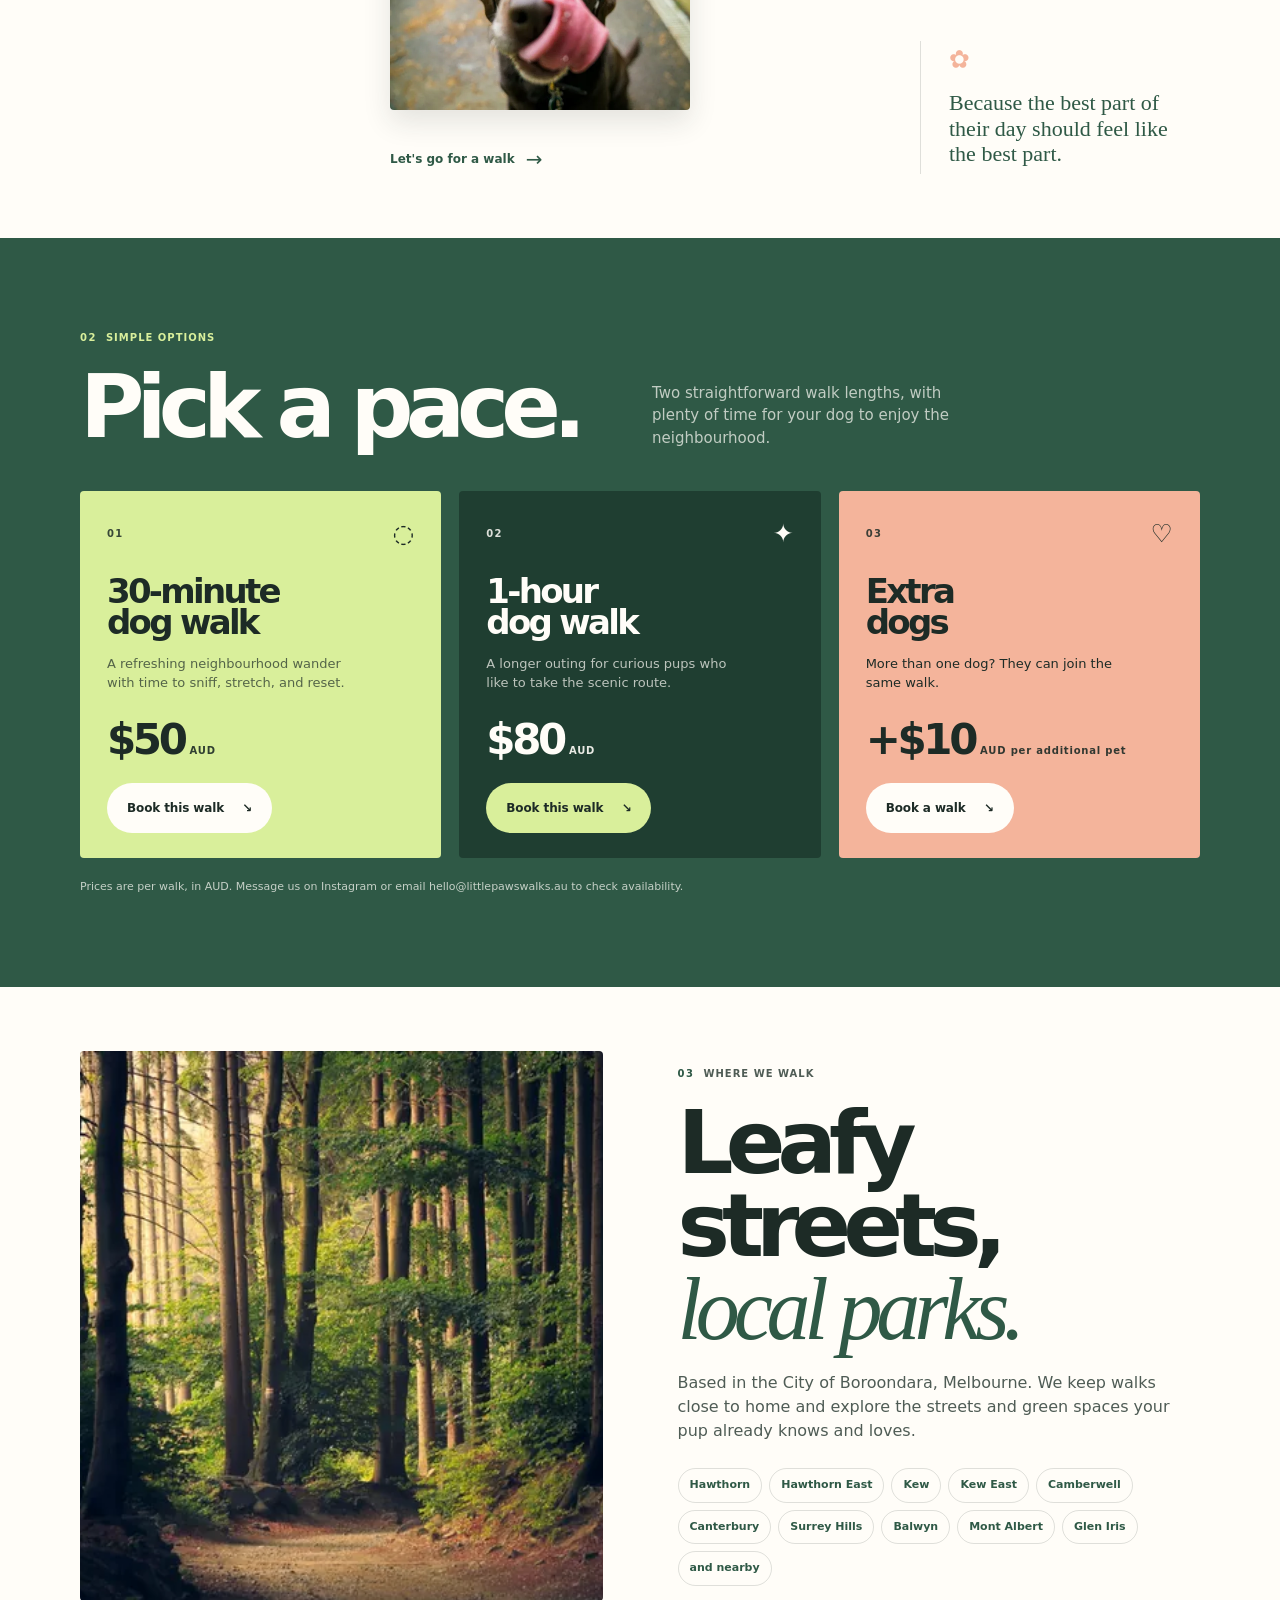
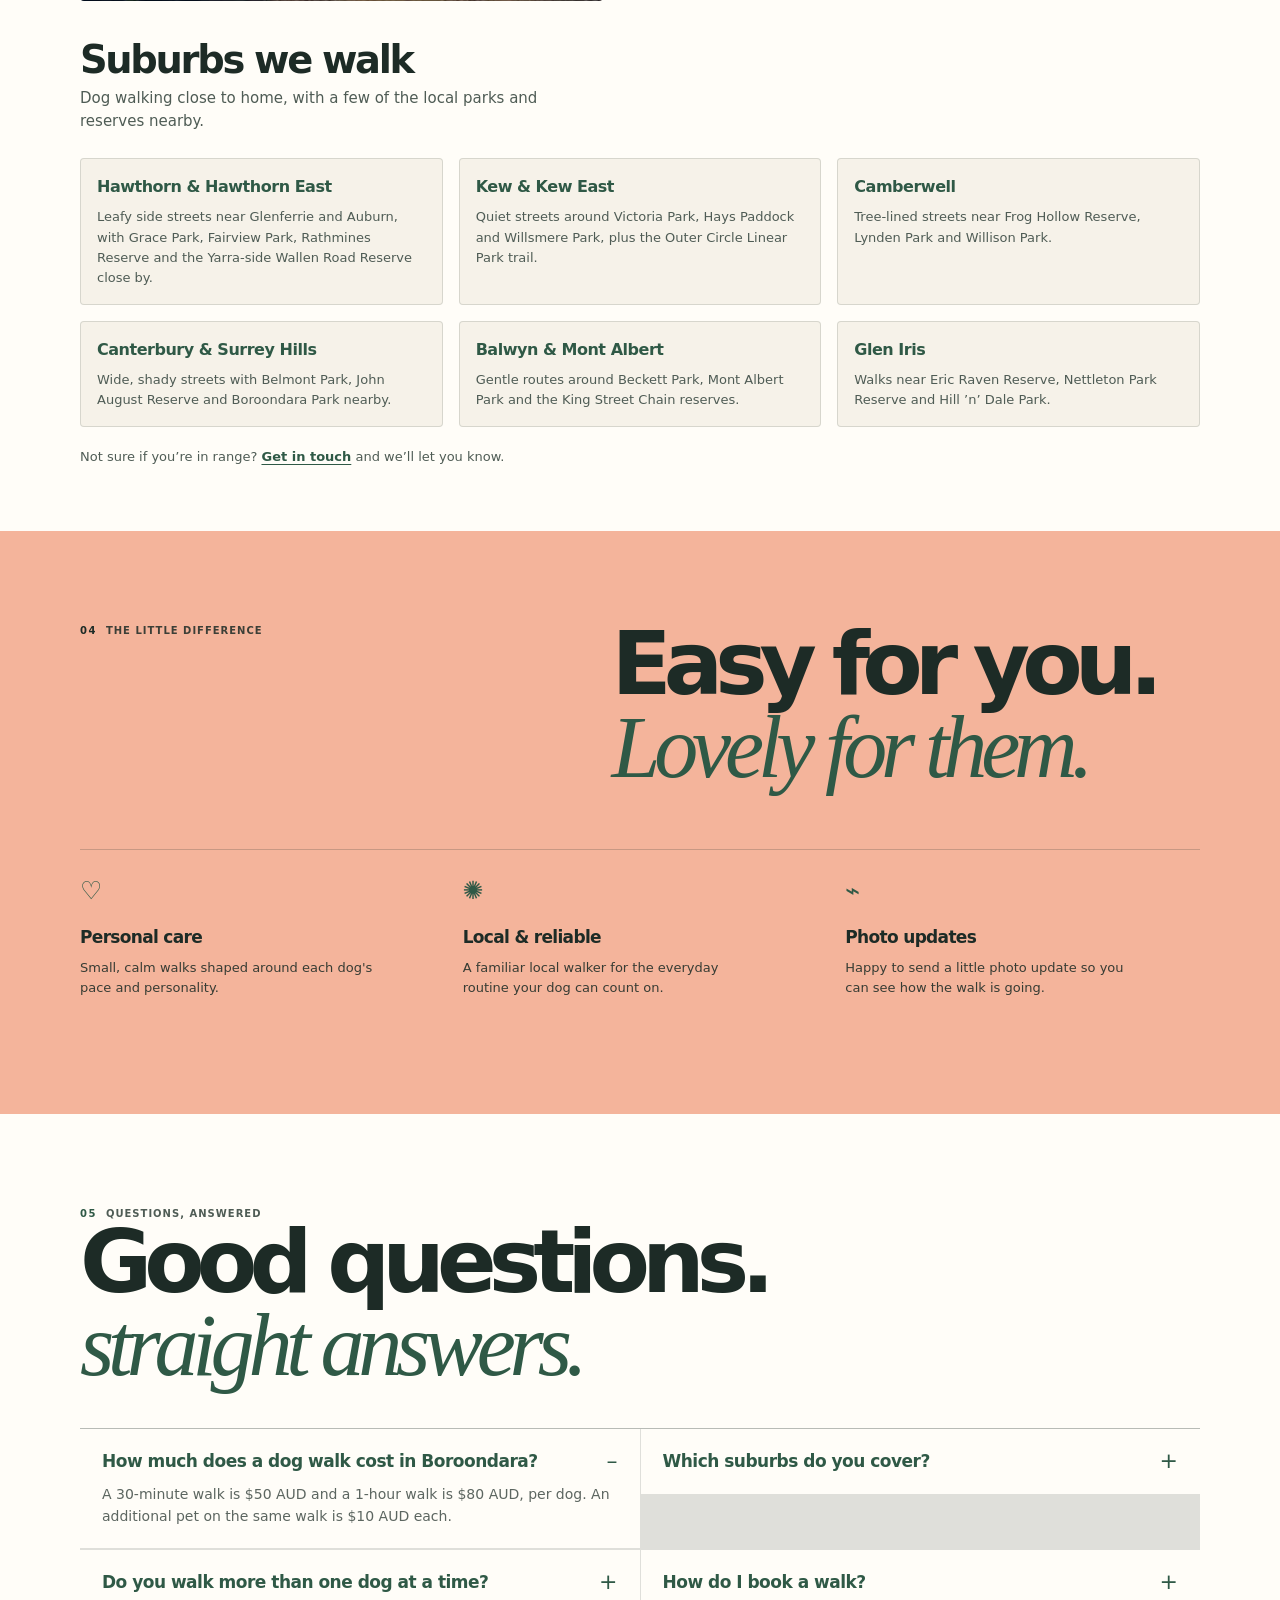
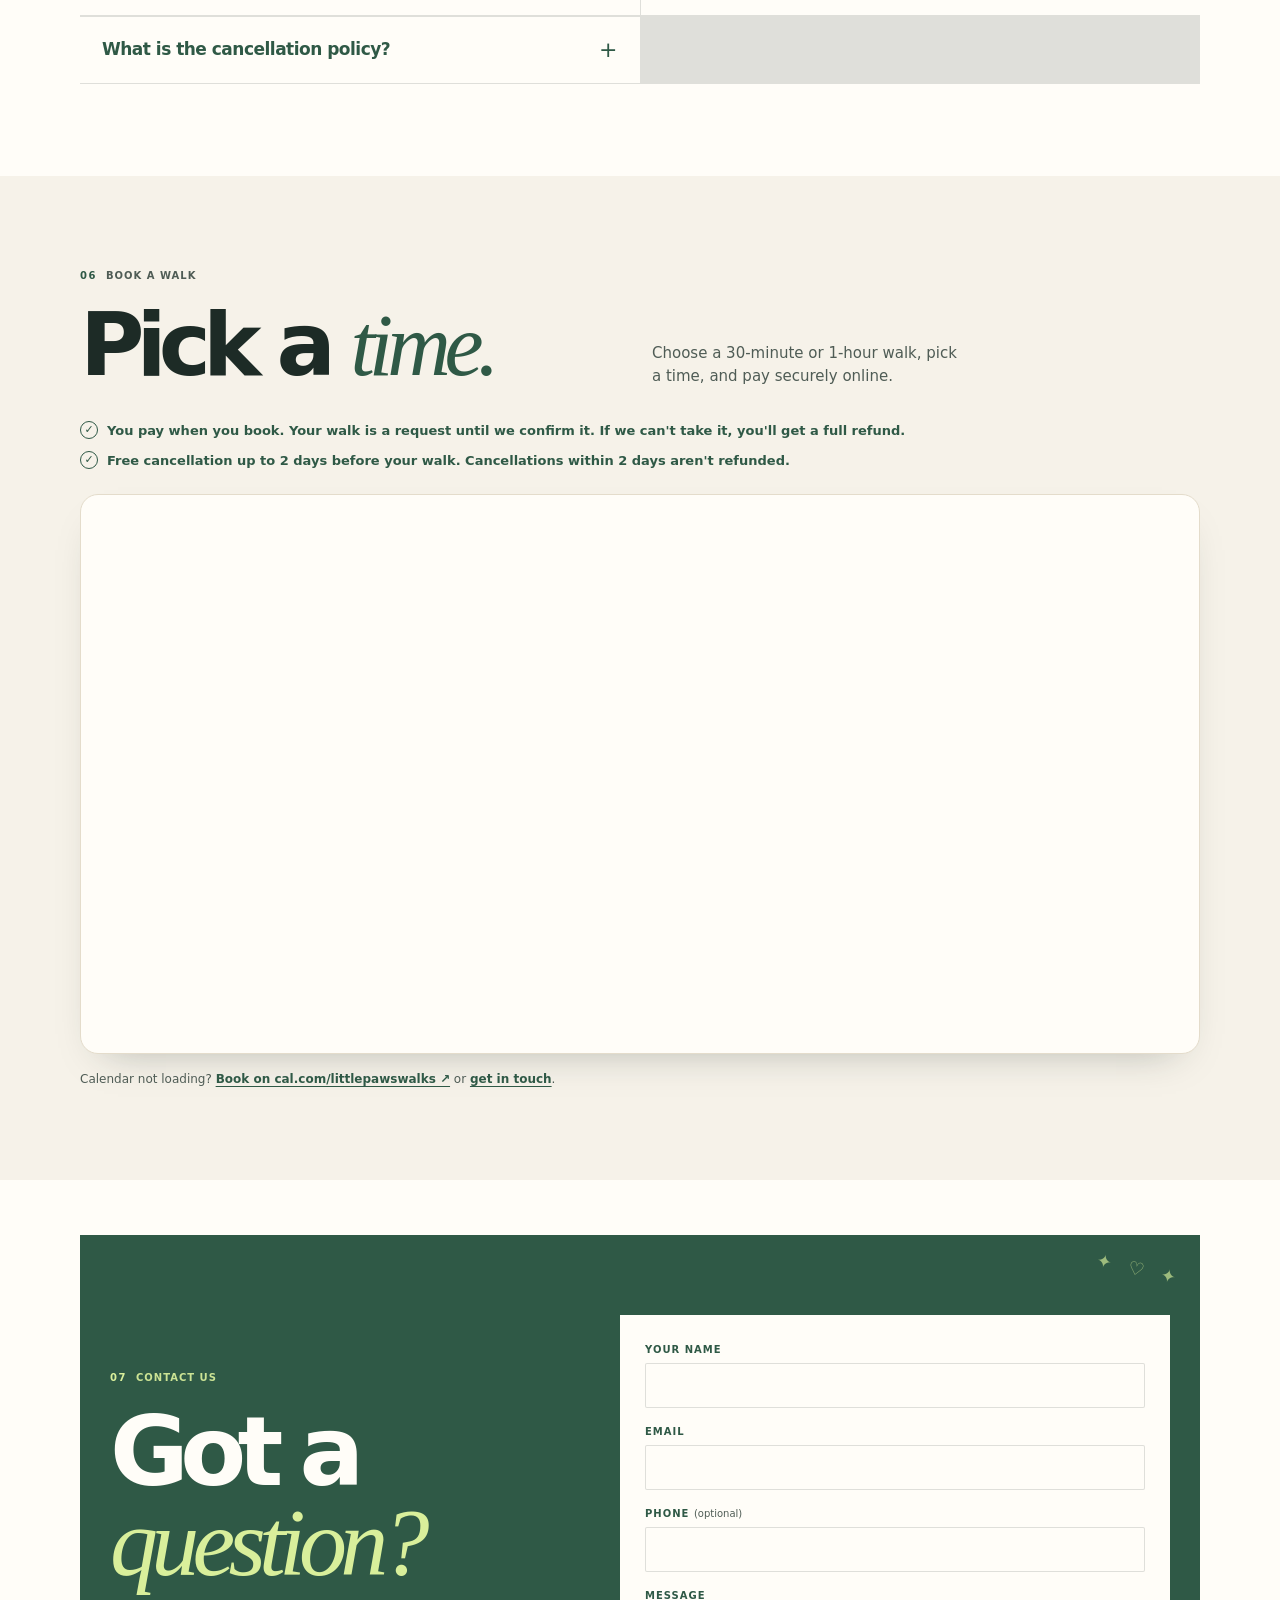
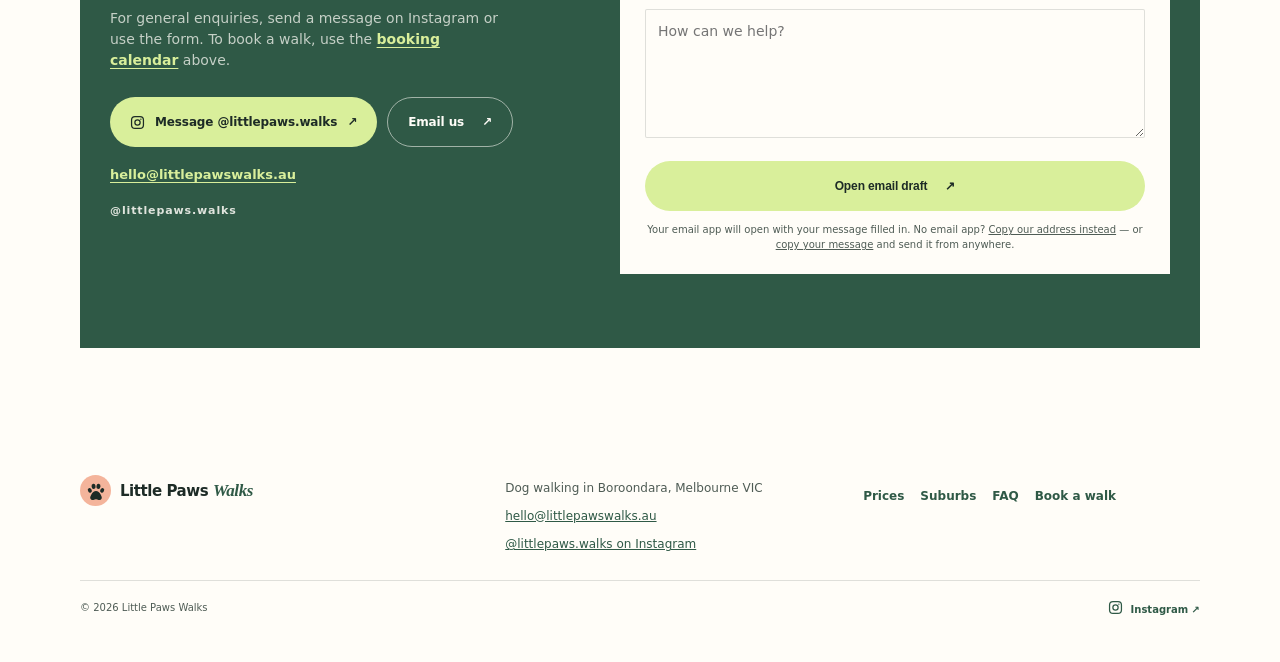
==== commit 6d0d931a: "test: use business-card paw in footer too" ====
--- a/test/index.html
+++ b/test/index.html
@@ -277,7 +277,7 @@
 
   <footer class="site-footer">
     <div class="container footer-grid">
-      <a class="brand footer-brand" href="#top"><span class="brand-mark" aria-hidden="true"><svg viewBox="0 0 48 48"><path d="M16.8 21.2c-3.4 0-5.9-3.5-5.2-6.6.6-2.8 3-4.4 5.5-3.6 2.6.8 3.7 3.8 2.8 6.5-.6 2.1-1.8 3.7-3.1 3.7Zm14.4 0c-1.3 0-2.5-1.6-3.1-3.7-.9-2.7.2-5.7 2.8-6.5 2.5-.8 4.9.8 5.5 3.6.7 3.1-1.8 6.6-5.2 6.6Zm-18.7 5.2c-2.9-.9-5.7.7-6.2 3.2-.5 2.3 1.3 4.1 3.9 3.9 2.1-.2 3.9-1.6 5.1-3.2.7-1-1-3.1-2.8-3.9Zm25.2 0c-1.8.8-3.5 2.9-2.8 3.9 1.2 1.6 3 3 5.1 3.2 2.6.2 4.4-1.6 3.9-3.9-.5-2.5-3.3-4.1-6.2-3.2Zm-7.8-1.8c-4.7 0-9 4.2-9 8.8 0 4.5 3.3 7.4 9 7.4s9-2.9 9-7.4c0-4.6-4.3-8.8-9-8.8Z"/></svg></span><span>Little Paws <em>Walks</em></span></a>
+      <a class="brand footer-brand" href="#top"><span class="brand-mark" aria-hidden="true"><svg viewBox="0 0 100 100"><g fill="currentColor"><path d="M50 50C41 50 33.5 57 29.5 64.5C25.5 72 22.5 77 24 83C25.6 89.5 32 92 38.5 90.5C43 89.4 46.5 88 50 88S57 89.4 61.5 90.5C68 92 74.4 89.5 76 83C77.5 77 74.5 72 70.5 64.5C66.5 57 59 50 50 50Z"/><ellipse cx="22" cy="47" rx="8.6" ry="11" transform="rotate(-28 22 47)"/><ellipse cx="39" cy="29" rx="9.2" ry="12.4" transform="rotate(-9 39 29)"/><ellipse cx="61" cy="29" rx="9.2" ry="12.4" transform="rotate(9 61 29)"/><ellipse cx="78" cy="47" rx="8.6" ry="11" transform="rotate(28 78 47)"/></g></svg></span><span>Little Paws <em>Walks</em></span></a>
       <p>Dog walking in Boroondara, Melbourne VIC<br>
         <a href="mailto:hello@littlepawswalks.au">hello@littlepawswalks.au</a><br>
         <a href="https://www.instagram.com/littlepaws.walks/" target="_blank" rel="noopener noreferrer">@littlepaws.walks on Instagram</a></p>
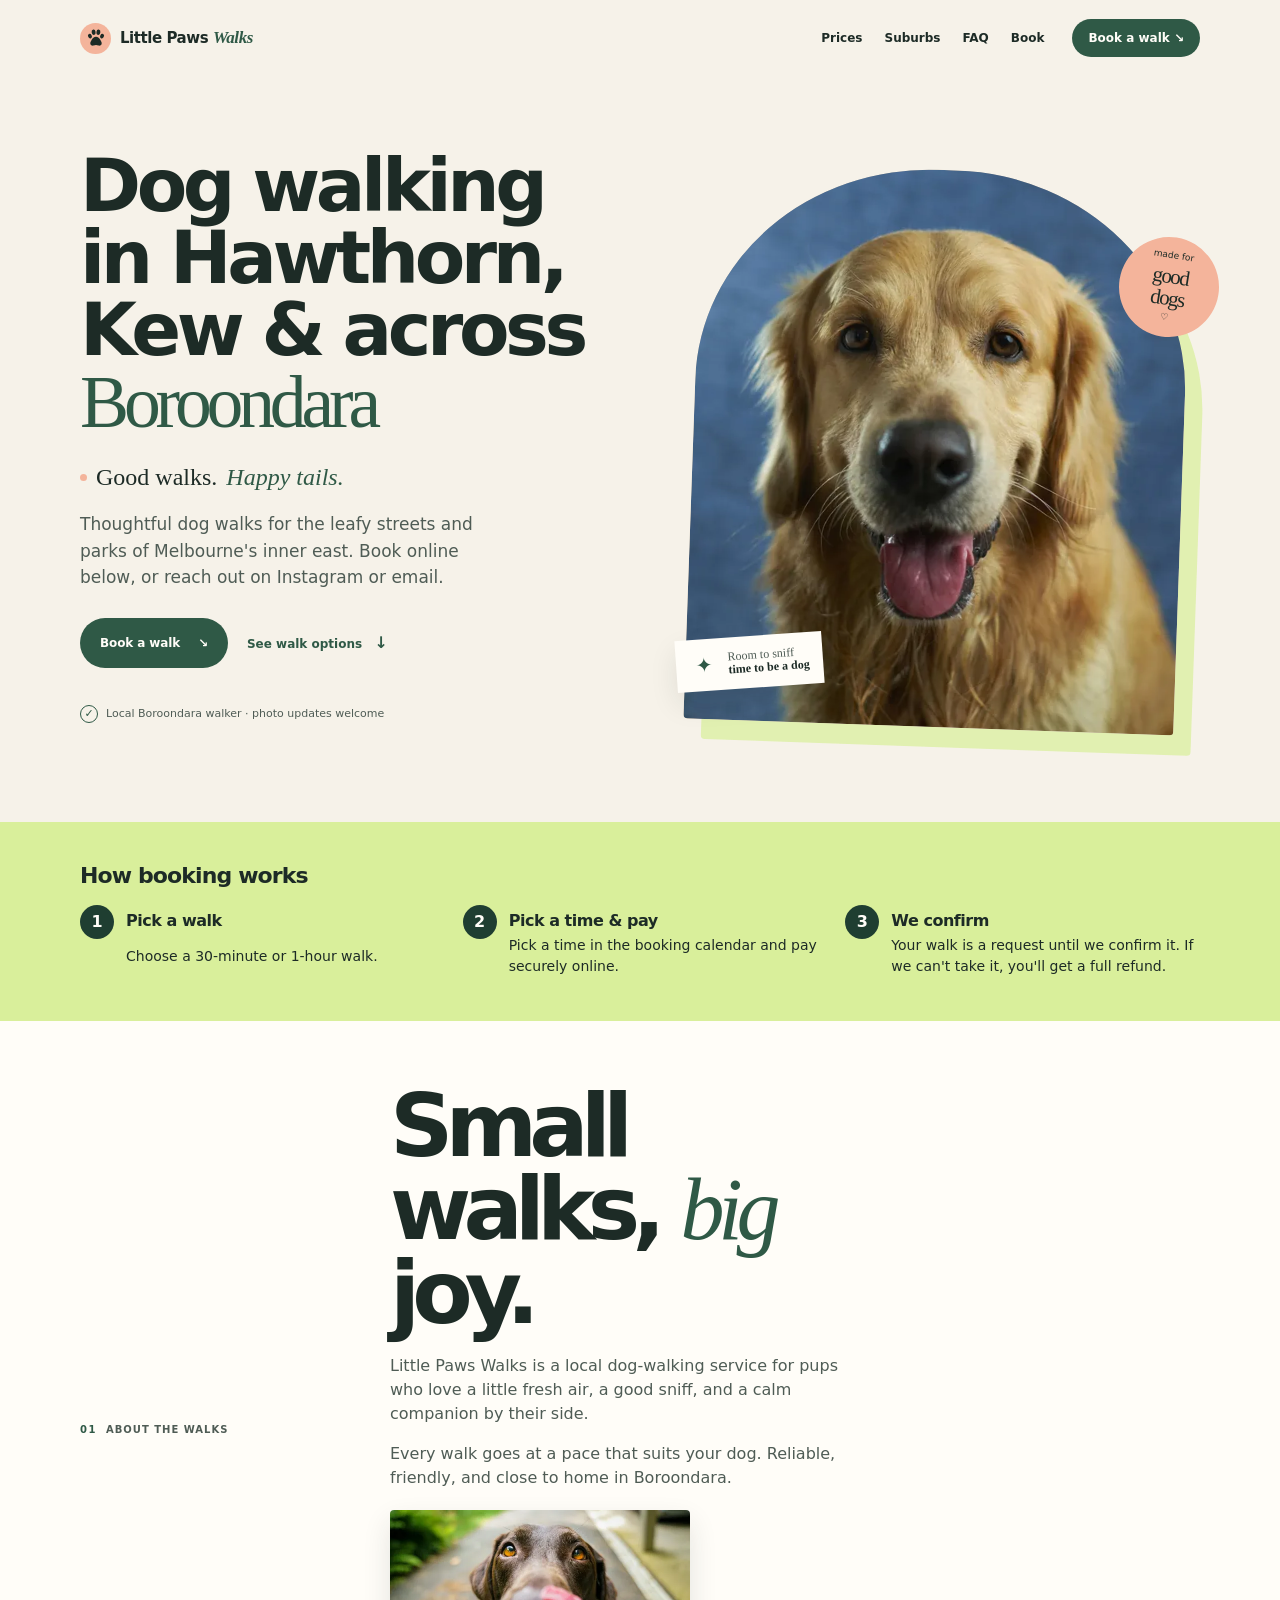
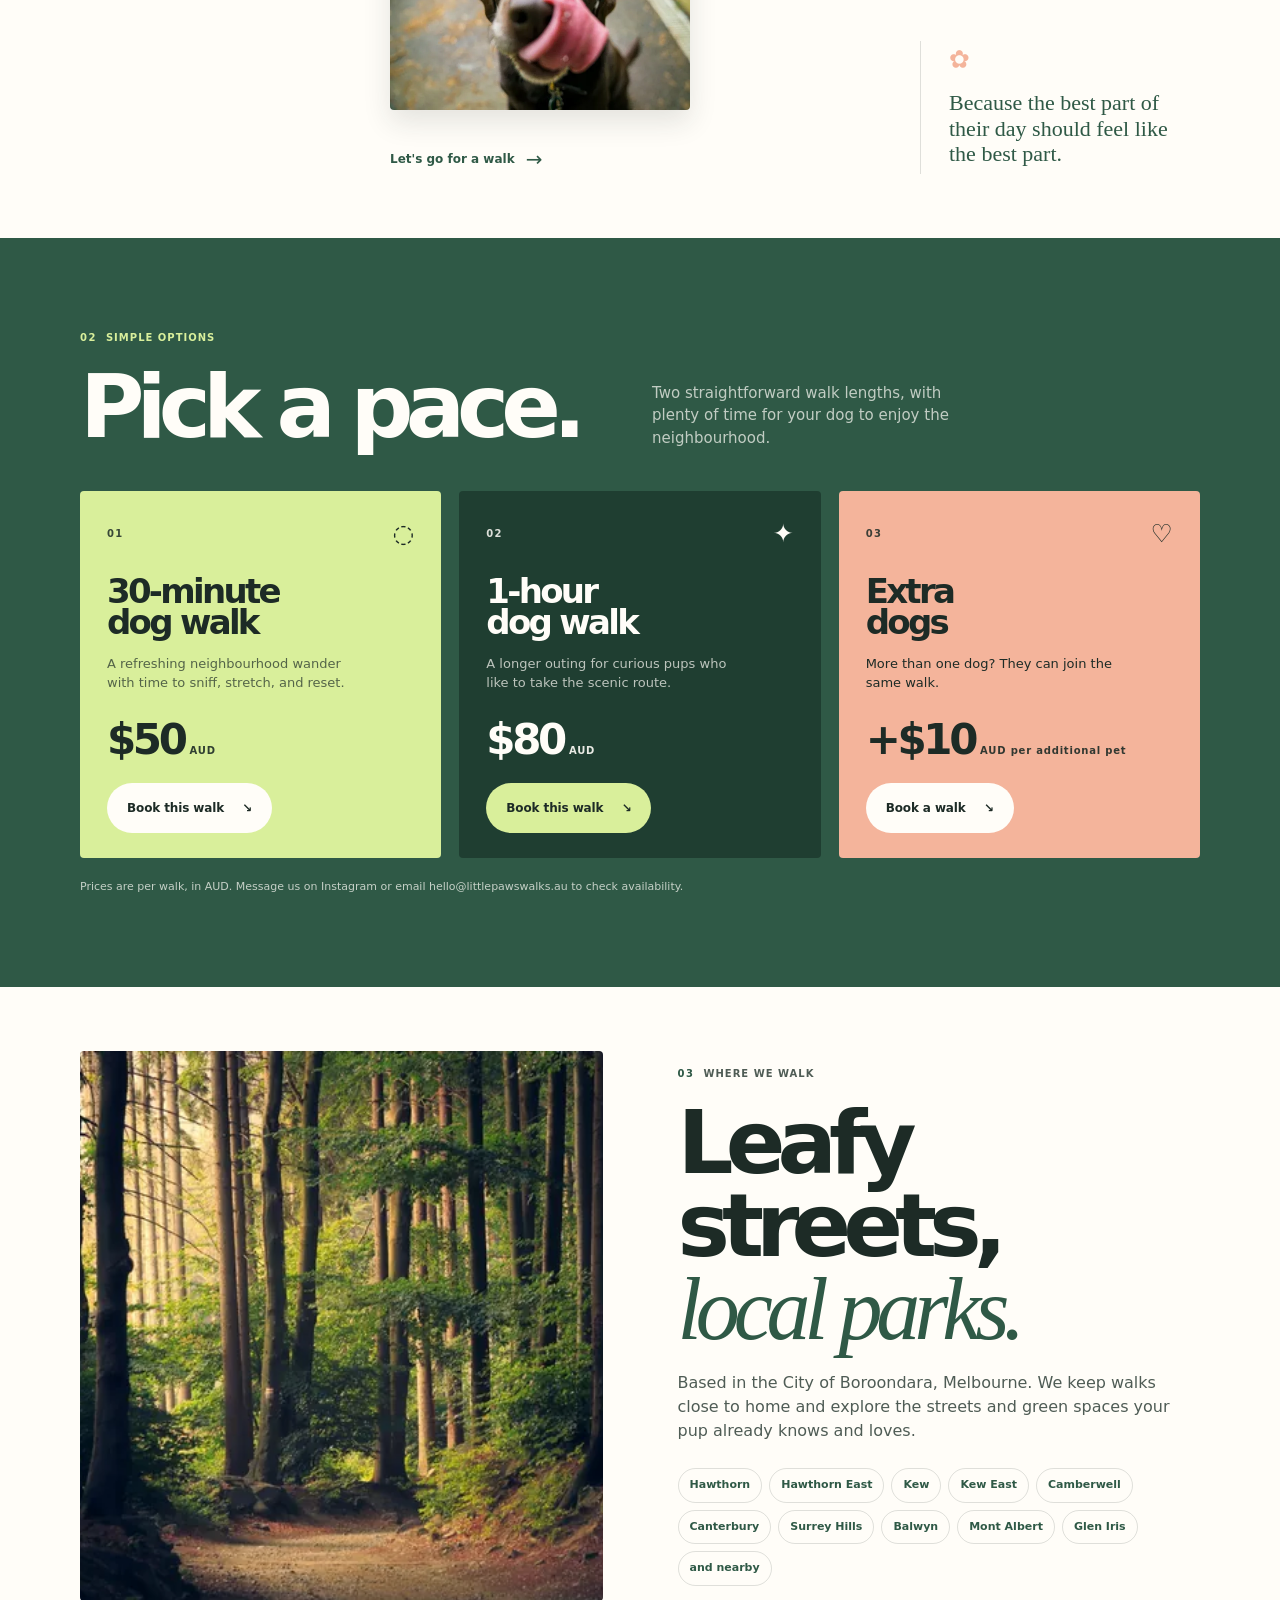
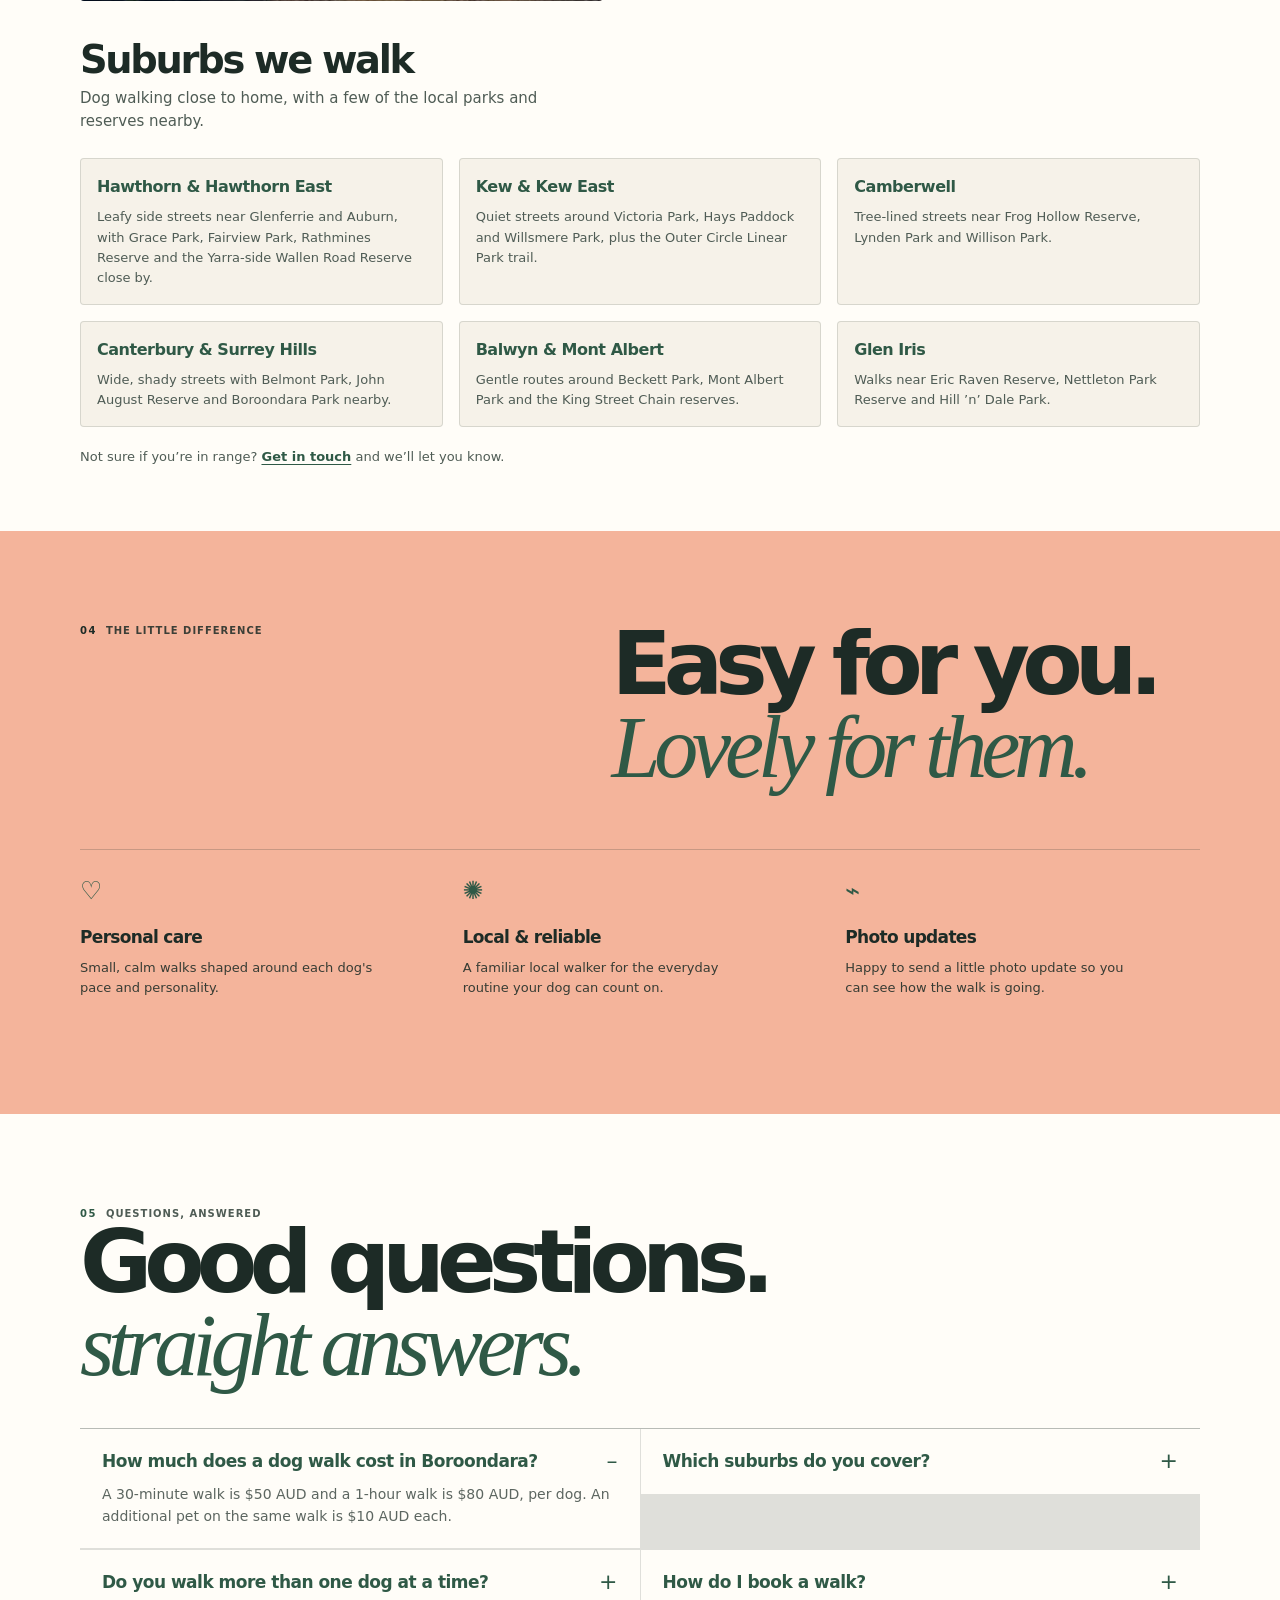
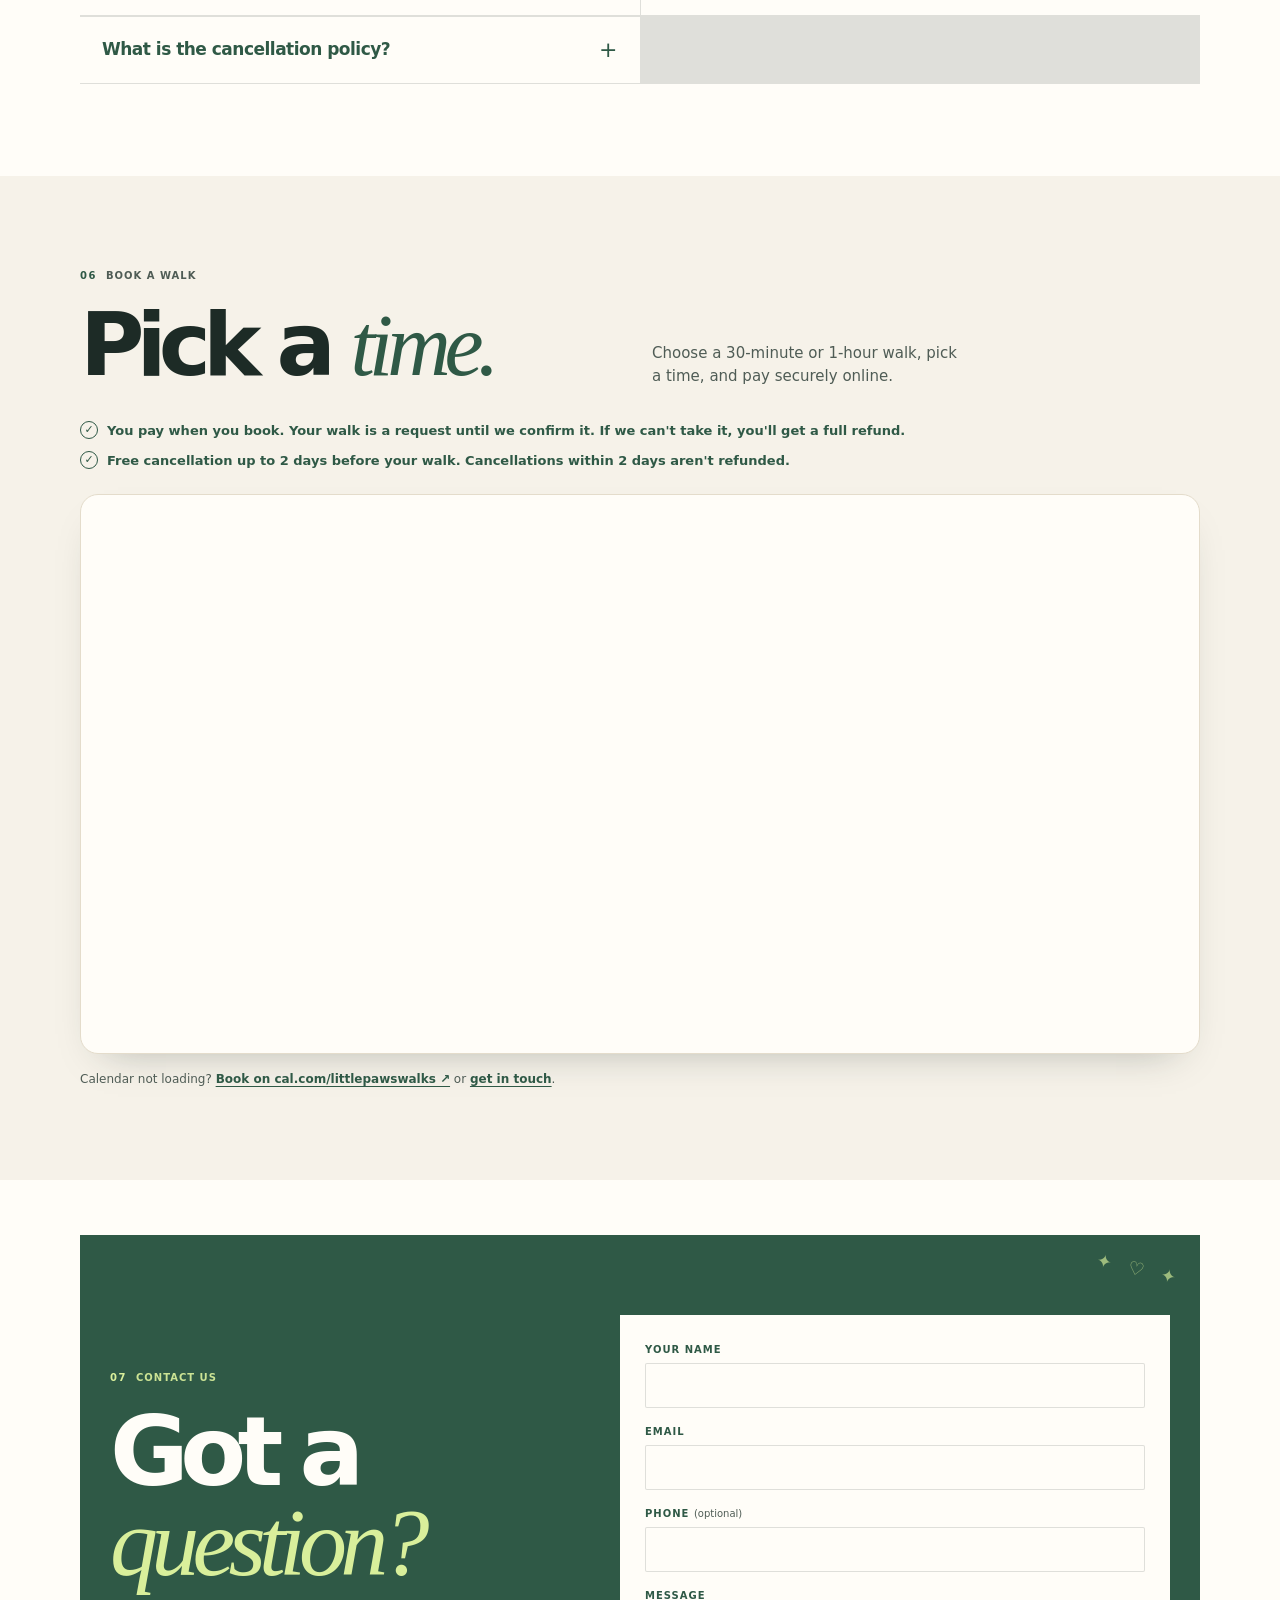
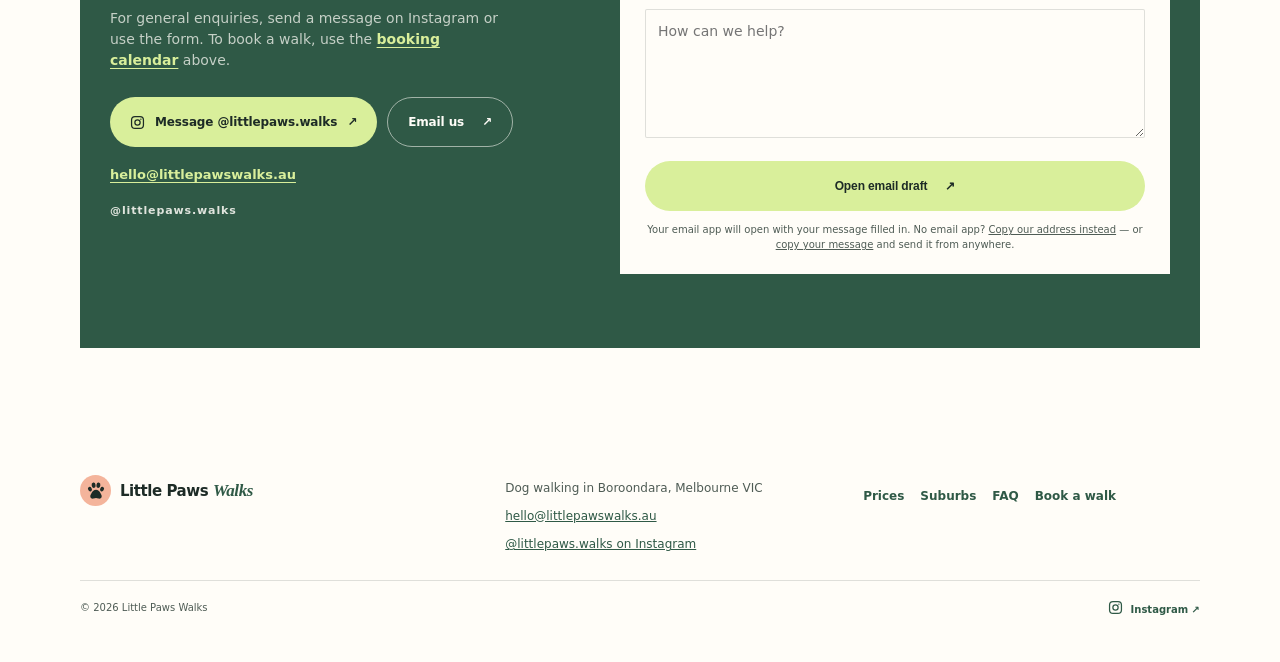
==== commit 30b2f75f: "test: centre header and footer paw marks" ====
--- a/test/index.html
+++ b/test/index.html
@@ -40,7 +40,7 @@
     <div class="container nav-wrap">
       <a class="brand" href="#top" aria-label="Little Paws Walks home">
         <span class="brand-mark" aria-hidden="true">
-          <svg viewBox="0 0 100 100" role="img"><g fill="currentColor"><path d="M50 50C41 50 33.5 57 29.5 64.5C25.5 72 22.5 77 24 83C25.6 89.5 32 92 38.5 90.5C43 89.4 46.5 88 50 88S57 89.4 61.5 90.5C68 92 74.4 89.5 76 83C77.5 77 74.5 72 70.5 64.5C66.5 57 59 50 50 50Z"/><ellipse cx="22" cy="47" rx="8.6" ry="11" transform="rotate(-28 22 47)"/><ellipse cx="39" cy="29" rx="9.2" ry="12.4" transform="rotate(-9 39 29)"/><ellipse cx="61" cy="29" rx="9.2" ry="12.4" transform="rotate(9 61 29)"/><ellipse cx="78" cy="47" rx="8.6" ry="11" transform="rotate(28 78 47)"/></g></svg>
+          <svg viewBox="8.33 13.87 83.33 83.33" role="img"><g fill="currentColor"><path d="M50 50C41 50 33.5 57 29.5 64.5C25.5 72 22.5 77 24 83C25.6 89.5 32 92 38.5 90.5C43 89.4 46.5 88 50 88S57 89.4 61.5 90.5C68 92 74.4 89.5 76 83C77.5 77 74.5 72 70.5 64.5C66.5 57 59 50 50 50Z"/><ellipse cx="22" cy="47" rx="8.6" ry="11" transform="rotate(-28 22 47)"/><ellipse cx="39" cy="29" rx="9.2" ry="12.4" transform="rotate(-9 39 29)"/><ellipse cx="61" cy="29" rx="9.2" ry="12.4" transform="rotate(9 61 29)"/><ellipse cx="78" cy="47" rx="8.6" ry="11" transform="rotate(28 78 47)"/></g></svg>
         </span>
         <span>Little Paws <em>Walks</em></span>
       </a>
@@ -277,7 +277,7 @@
 
   <footer class="site-footer">
     <div class="container footer-grid">
-      <a class="brand footer-brand" href="#top"><span class="brand-mark" aria-hidden="true"><svg viewBox="0 0 100 100"><g fill="currentColor"><path d="M50 50C41 50 33.5 57 29.5 64.5C25.5 72 22.5 77 24 83C25.6 89.5 32 92 38.5 90.5C43 89.4 46.5 88 50 88S57 89.4 61.5 90.5C68 92 74.4 89.5 76 83C77.5 77 74.5 72 70.5 64.5C66.5 57 59 50 50 50Z"/><ellipse cx="22" cy="47" rx="8.6" ry="11" transform="rotate(-28 22 47)"/><ellipse cx="39" cy="29" rx="9.2" ry="12.4" transform="rotate(-9 39 29)"/><ellipse cx="61" cy="29" rx="9.2" ry="12.4" transform="rotate(9 61 29)"/><ellipse cx="78" cy="47" rx="8.6" ry="11" transform="rotate(28 78 47)"/></g></svg></span><span>Little Paws <em>Walks</em></span></a>
+      <a class="brand footer-brand" href="#top"><span class="brand-mark" aria-hidden="true"><svg viewBox="8.33 13.87 83.33 83.33"><g fill="currentColor"><path d="M50 50C41 50 33.5 57 29.5 64.5C25.5 72 22.5 77 24 83C25.6 89.5 32 92 38.5 90.5C43 89.4 46.5 88 50 88S57 89.4 61.5 90.5C68 92 74.4 89.5 76 83C77.5 77 74.5 72 70.5 64.5C66.5 57 59 50 50 50Z"/><ellipse cx="22" cy="47" rx="8.6" ry="11" transform="rotate(-28 22 47)"/><ellipse cx="39" cy="29" rx="9.2" ry="12.4" transform="rotate(-9 39 29)"/><ellipse cx="61" cy="29" rx="9.2" ry="12.4" transform="rotate(9 61 29)"/><ellipse cx="78" cy="47" rx="8.6" ry="11" transform="rotate(28 78 47)"/></g></svg></span><span>Little Paws <em>Walks</em></span></a>
       <p>Dog walking in Boroondara, Melbourne VIC<br>
         <a href="mailto:hello@littlepawswalks.au">hello@littlepawswalks.au</a><br>
         <a href="https://www.instagram.com/littlepaws.walks/" target="_blank" rel="noopener noreferrer">@littlepaws.walks on Instagram</a></p>
--- a/test/styles.css
+++ b/test/styles.css
@@ -26,7 +26,7 @@
 .brand { display: inline-flex; align-items: center; gap: 9px; font-size: 15px; font-weight: 800; letter-spacing: -.03em; text-decoration: none; }
 .brand em { color: var(--green); font-family: var(--serif); font-size: 17px; font-weight: 600; }
 .brand-mark { display: grid; place-items: center; width: 31px; height: 31px; background: var(--peach); border-radius: 50%; }
-.brand-mark svg { width: 22px; height: 22px; fill: var(--ink); }
+.brand-mark svg { display: block; width: 18px; height: 18px; fill: var(--ink); }
 .nav-wrap { flex-wrap: wrap; column-gap: 16px; }
 .main-nav { display: flex; gap: 16px; font-size: 12px; font-weight: 750; }
 .main-nav a, .footer-nav a { color: inherit; text-decoration: none; padding: 12px 0; }
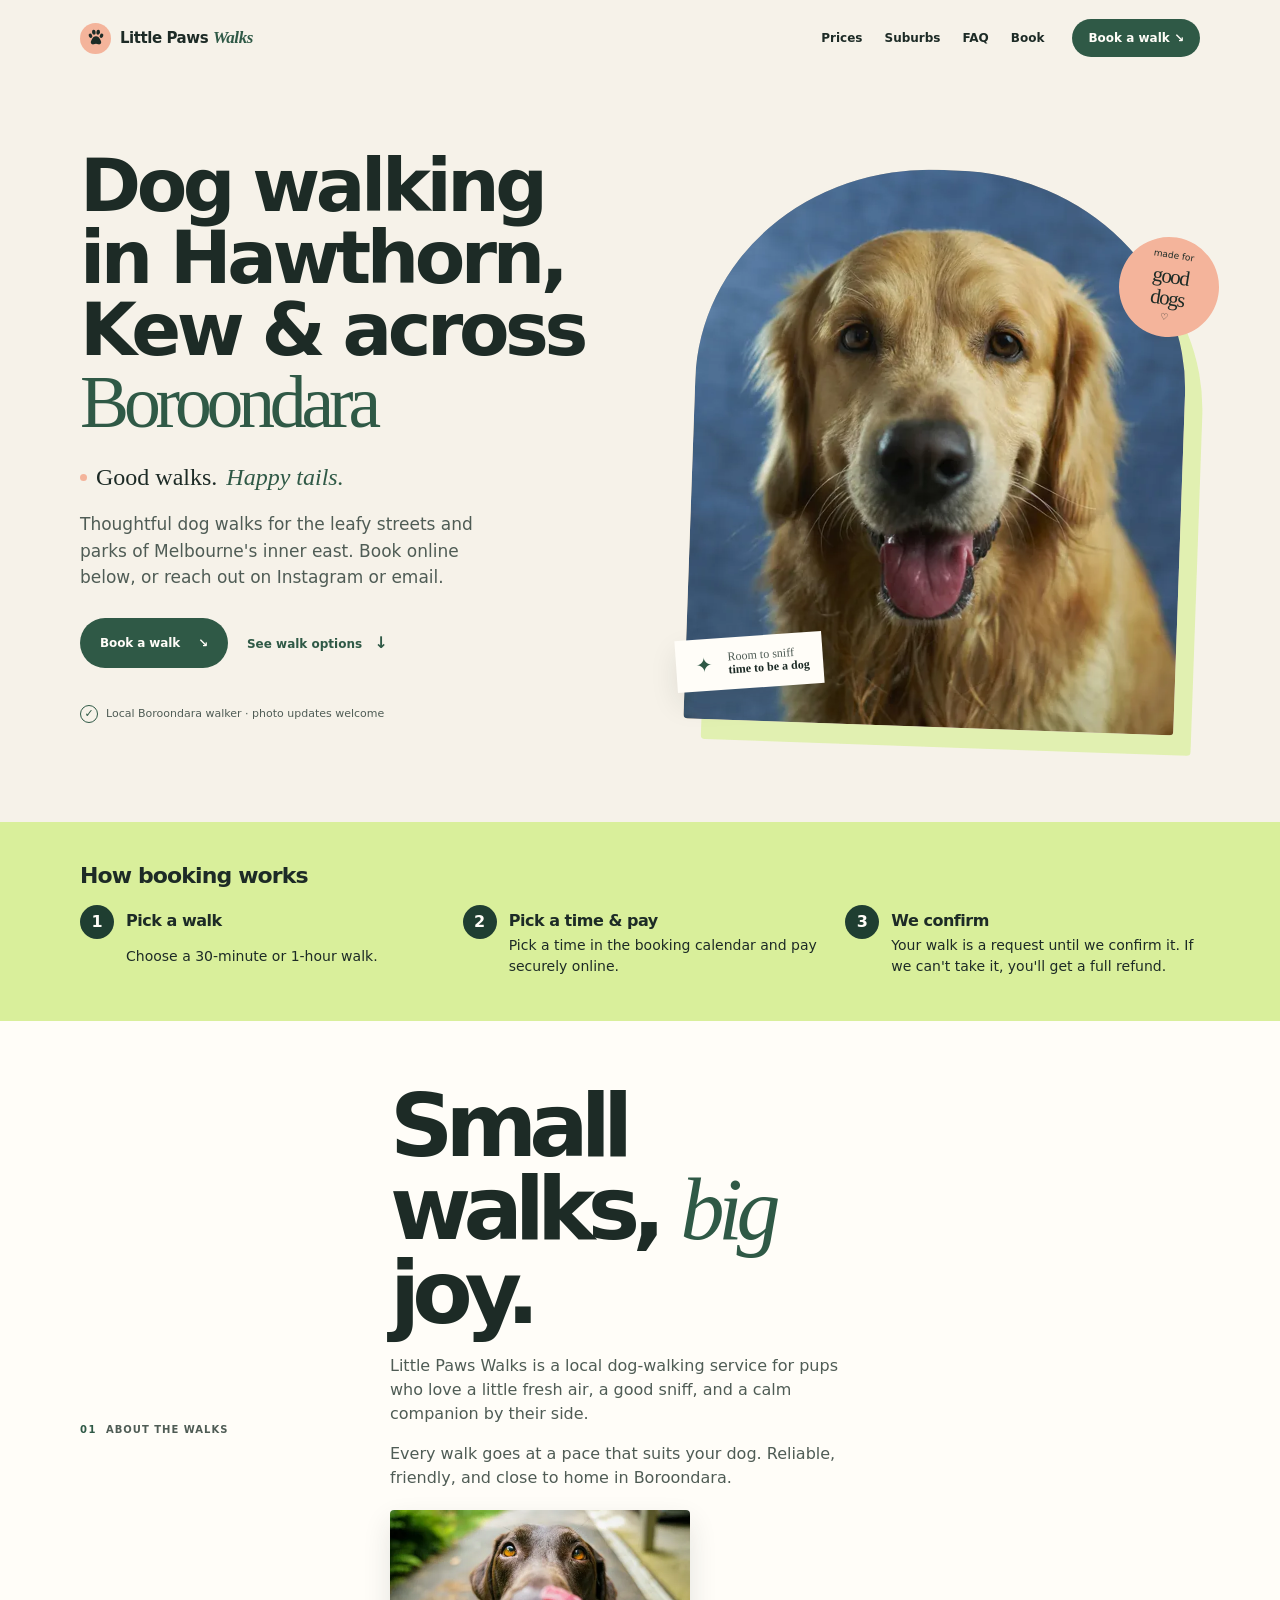
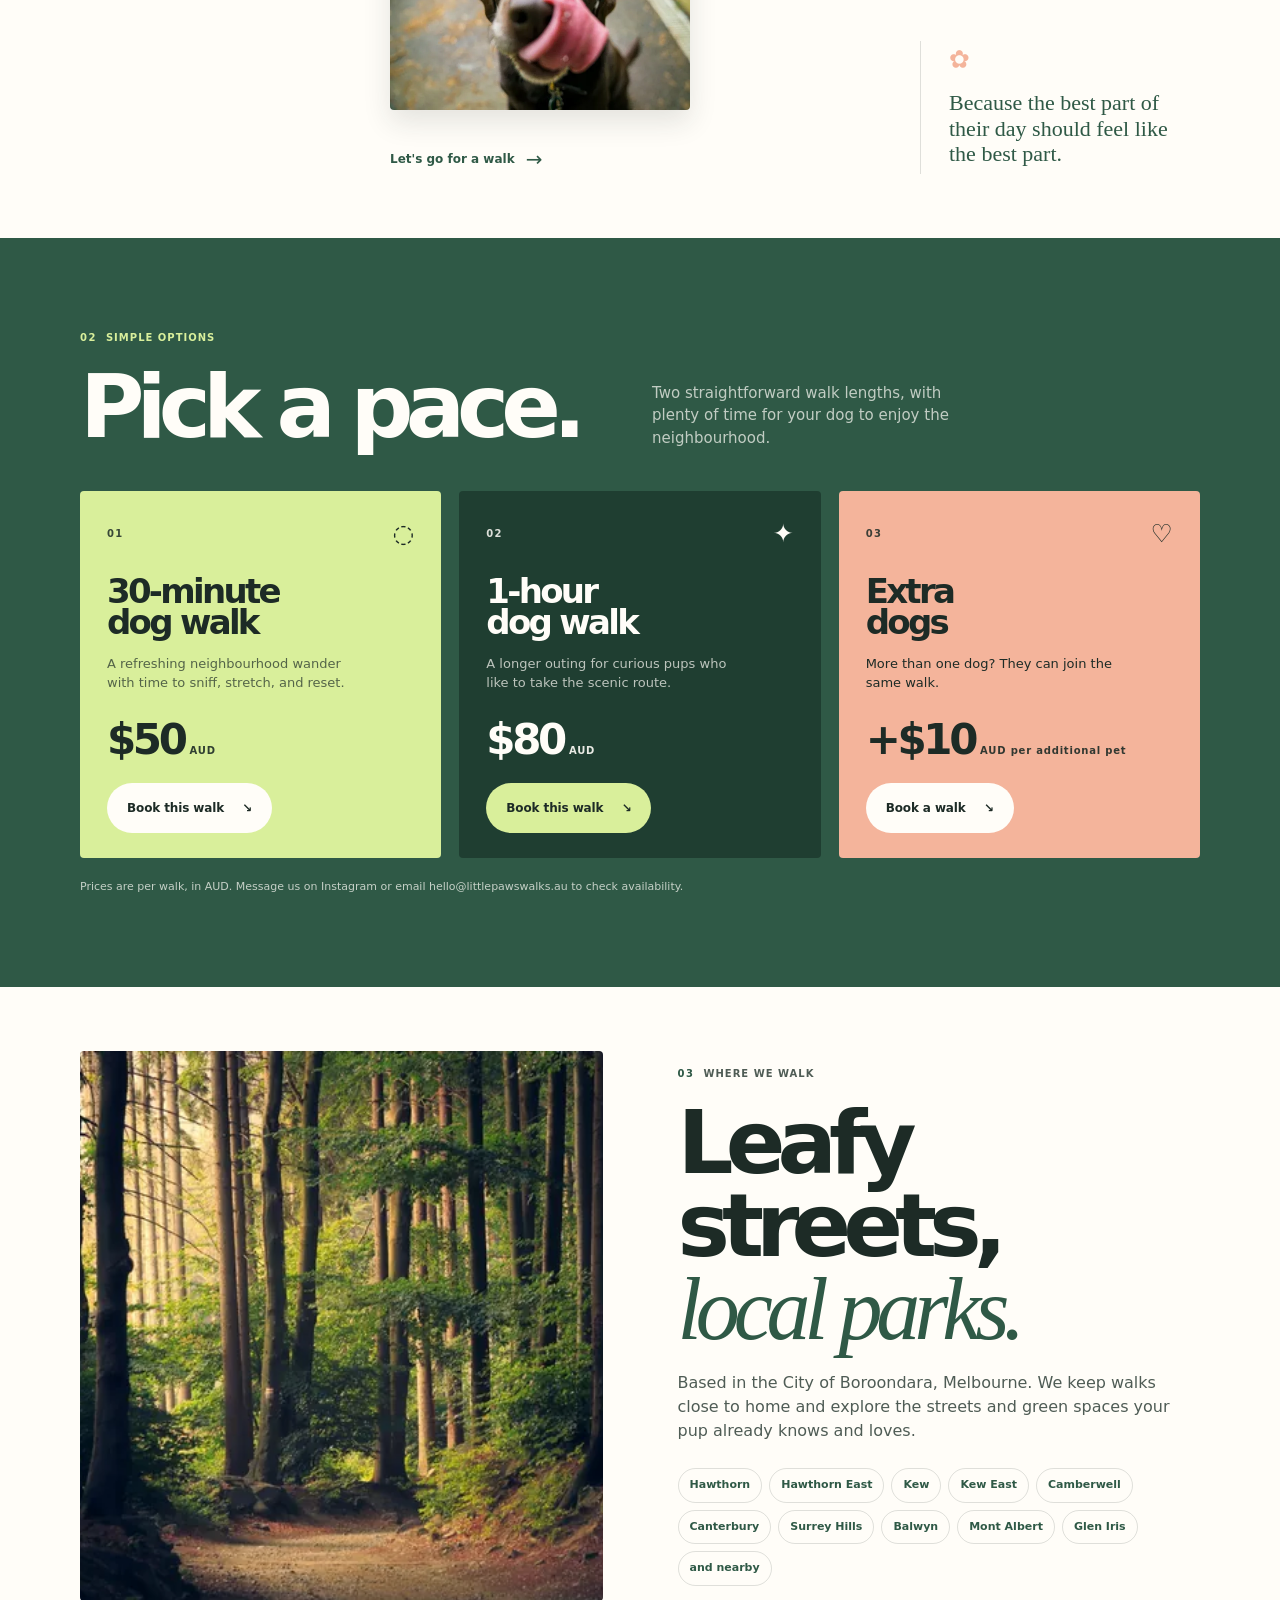
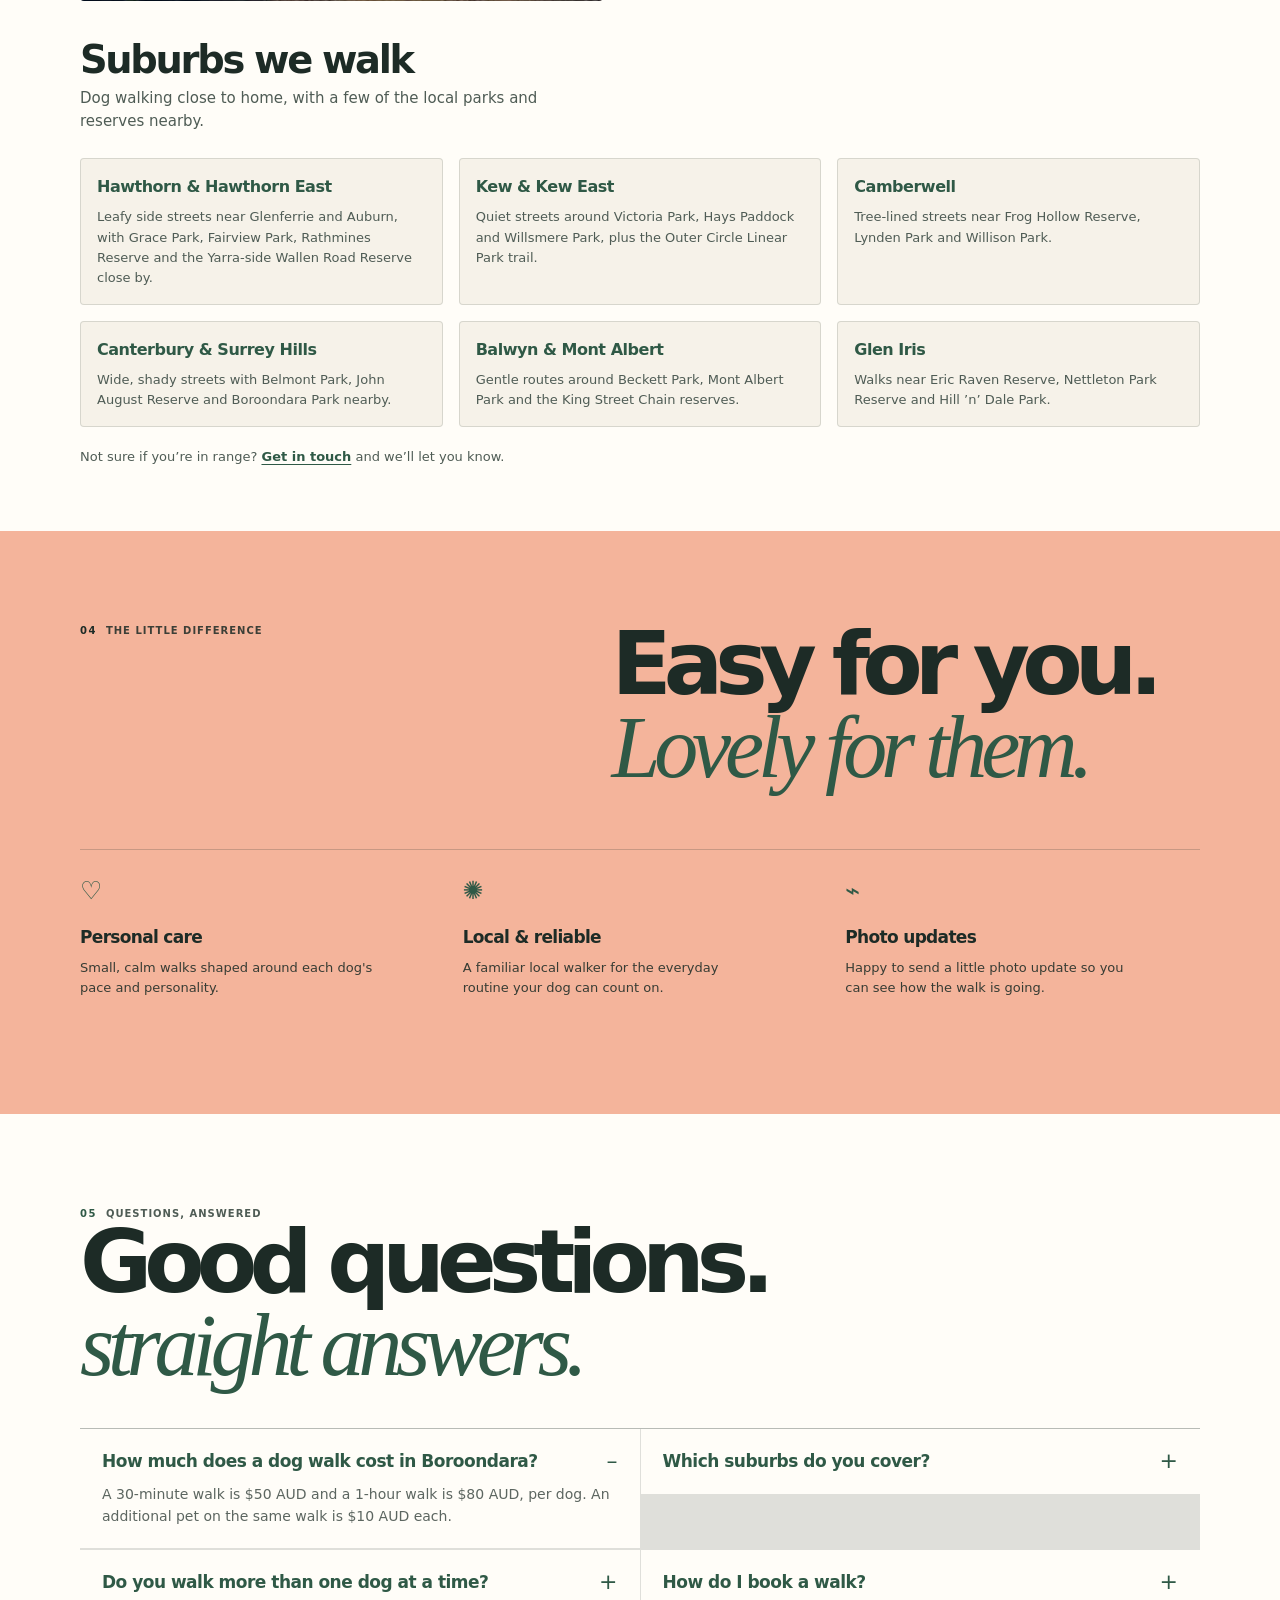
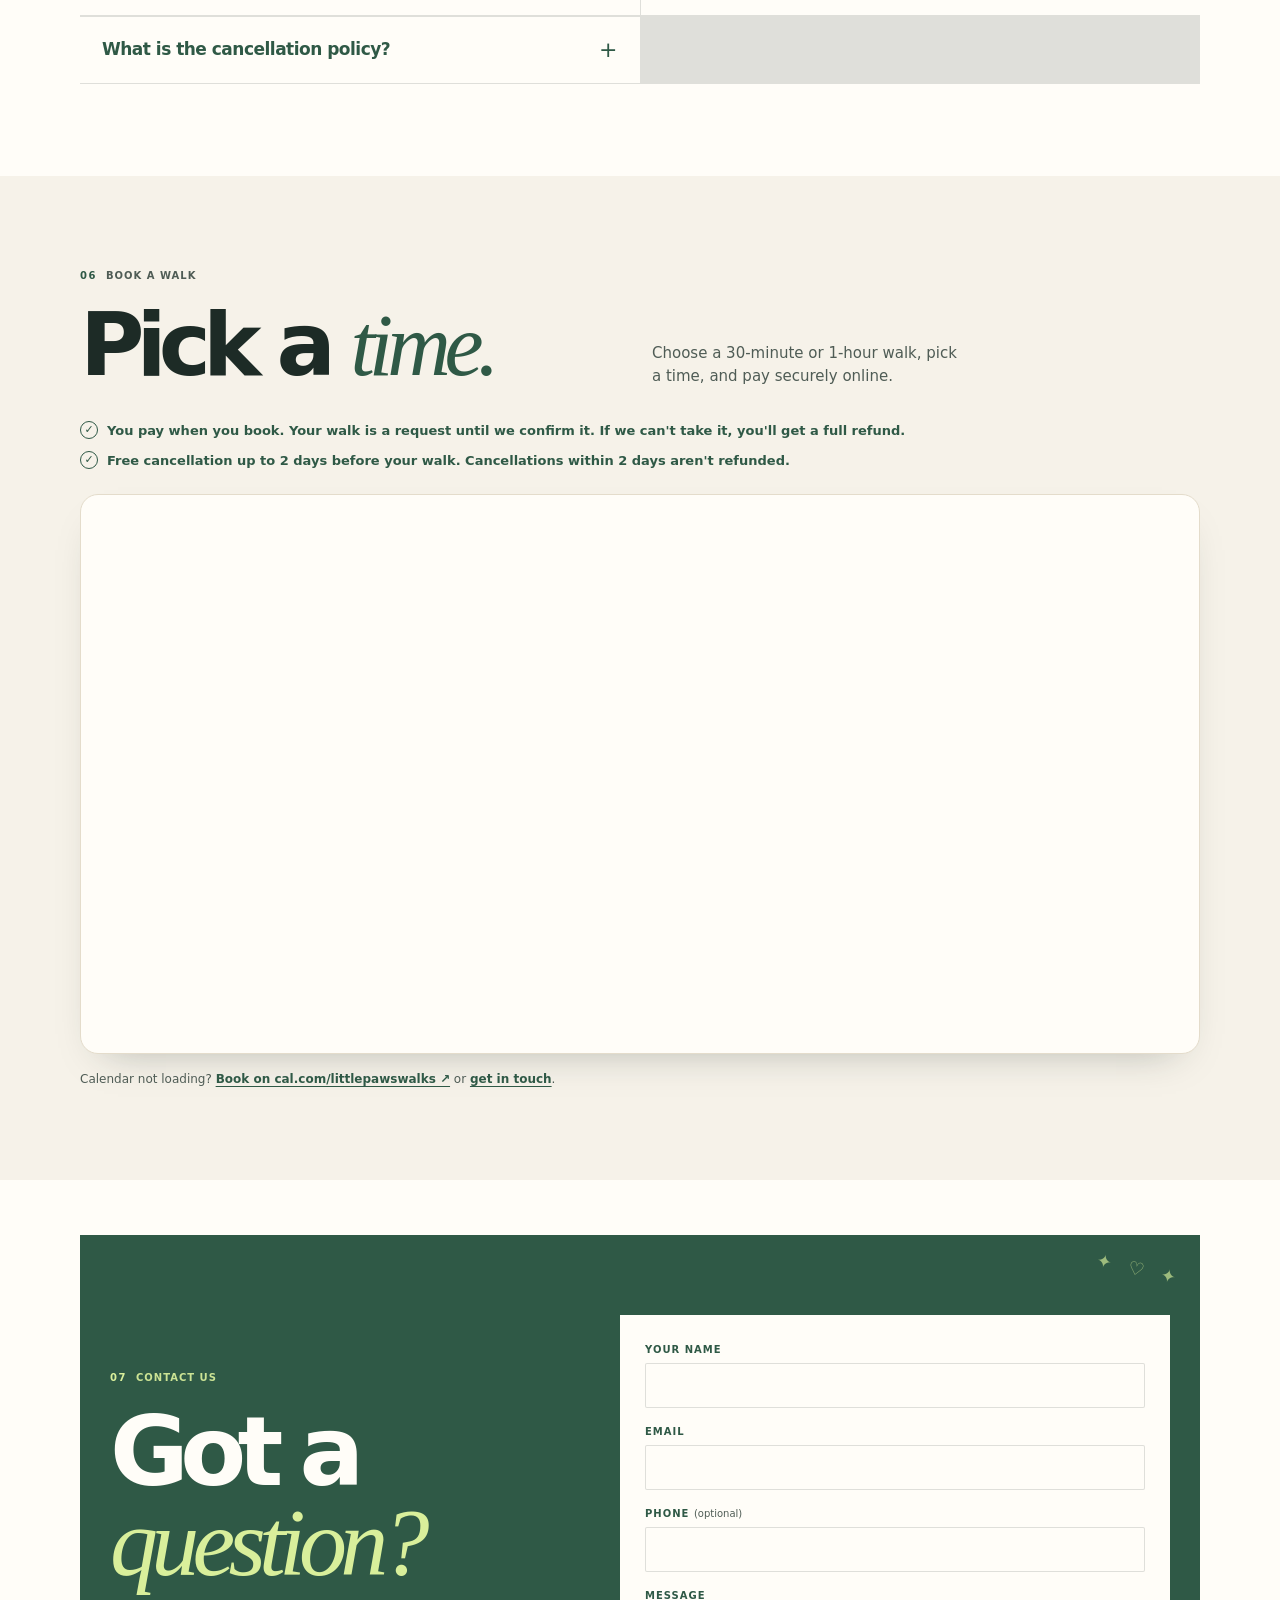
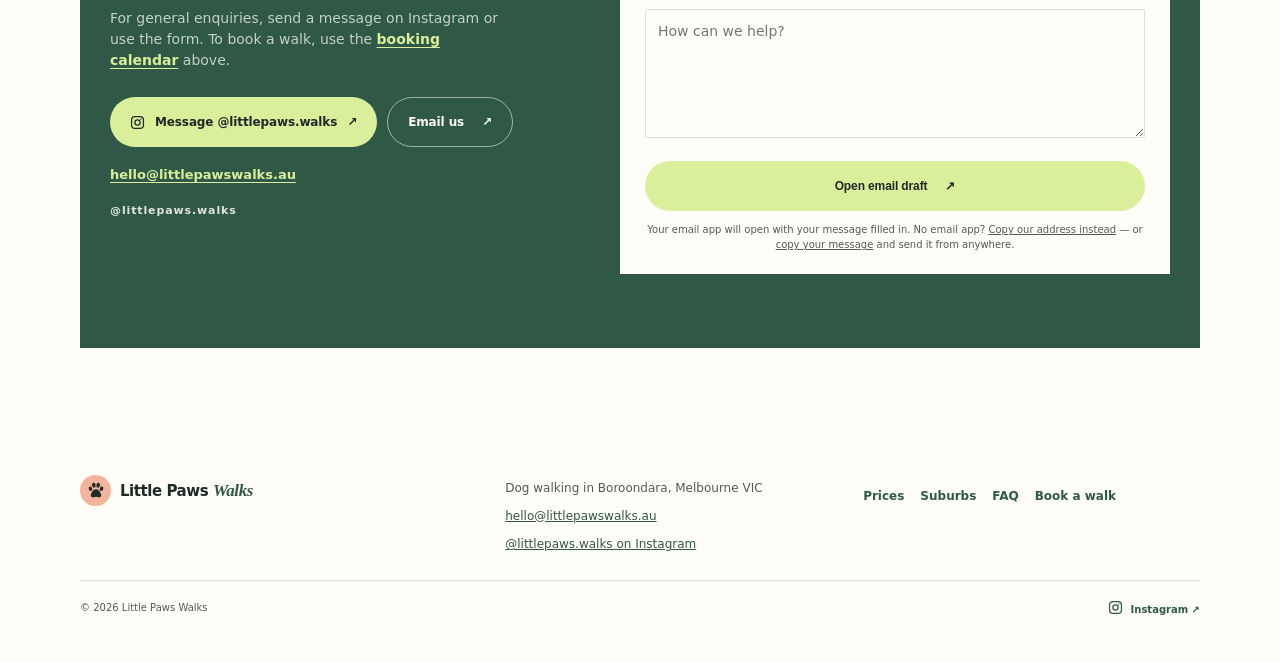
==== commit 62088381: "test: optically lift paw marks in their circles" ====
--- a/test/index.html
+++ b/test/index.html
@@ -40,7 +40,7 @@
     <div class="container nav-wrap">
       <a class="brand" href="#top" aria-label="Little Paws Walks home">
         <span class="brand-mark" aria-hidden="true">
-          <svg viewBox="8.33 13.87 83.33 83.33" role="img"><g fill="currentColor"><path d="M50 50C41 50 33.5 57 29.5 64.5C25.5 72 22.5 77 24 83C25.6 89.5 32 92 38.5 90.5C43 89.4 46.5 88 50 88S57 89.4 61.5 90.5C68 92 74.4 89.5 76 83C77.5 77 74.5 72 70.5 64.5C66.5 57 59 50 50 50Z"/><ellipse cx="22" cy="47" rx="8.6" ry="11" transform="rotate(-28 22 47)"/><ellipse cx="39" cy="29" rx="9.2" ry="12.4" transform="rotate(-9 39 29)"/><ellipse cx="61" cy="29" rx="9.2" ry="12.4" transform="rotate(9 61 29)"/><ellipse cx="78" cy="47" rx="8.6" ry="11" transform="rotate(28 78 47)"/></g></svg>
+          <svg viewBox="4.34 12.67 91.33 91.33" role="img"><g fill="currentColor"><path d="M50 50C41 50 33.5 57 29.5 64.5C25.5 72 22.5 77 24 83C25.6 89.5 32 92 38.5 90.5C43 89.4 46.5 88 50 88S57 89.4 61.5 90.5C68 92 74.4 89.5 76 83C77.5 77 74.5 72 70.5 64.5C66.5 57 59 50 50 50Z"/><ellipse cx="22" cy="47" rx="8.6" ry="11" transform="rotate(-28 22 47)"/><ellipse cx="39" cy="29" rx="9.2" ry="12.4" transform="rotate(-9 39 29)"/><ellipse cx="61" cy="29" rx="9.2" ry="12.4" transform="rotate(9 61 29)"/><ellipse cx="78" cy="47" rx="8.6" ry="11" transform="rotate(28 78 47)"/></g></svg>
         </span>
         <span>Little Paws <em>Walks</em></span>
       </a>
@@ -277,7 +277,7 @@
 
   <footer class="site-footer">
     <div class="container footer-grid">
-      <a class="brand footer-brand" href="#top"><span class="brand-mark" aria-hidden="true"><svg viewBox="8.33 13.87 83.33 83.33"><g fill="currentColor"><path d="M50 50C41 50 33.5 57 29.5 64.5C25.5 72 22.5 77 24 83C25.6 89.5 32 92 38.5 90.5C43 89.4 46.5 88 50 88S57 89.4 61.5 90.5C68 92 74.4 89.5 76 83C77.5 77 74.5 72 70.5 64.5C66.5 57 59 50 50 50Z"/><ellipse cx="22" cy="47" rx="8.6" ry="11" transform="rotate(-28 22 47)"/><ellipse cx="39" cy="29" rx="9.2" ry="12.4" transform="rotate(-9 39 29)"/><ellipse cx="61" cy="29" rx="9.2" ry="12.4" transform="rotate(9 61 29)"/><ellipse cx="78" cy="47" rx="8.6" ry="11" transform="rotate(28 78 47)"/></g></svg></span><span>Little Paws <em>Walks</em></span></a>
+      <a class="brand footer-brand" href="#top"><span class="brand-mark" aria-hidden="true"><svg viewBox="4.34 12.67 91.33 91.33"><g fill="currentColor"><path d="M50 50C41 50 33.5 57 29.5 64.5C25.5 72 22.5 77 24 83C25.6 89.5 32 92 38.5 90.5C43 89.4 46.5 88 50 88S57 89.4 61.5 90.5C68 92 74.4 89.5 76 83C77.5 77 74.5 72 70.5 64.5C66.5 57 59 50 50 50Z"/><ellipse cx="22" cy="47" rx="8.6" ry="11" transform="rotate(-28 22 47)"/><ellipse cx="39" cy="29" rx="9.2" ry="12.4" transform="rotate(-9 39 29)"/><ellipse cx="61" cy="29" rx="9.2" ry="12.4" transform="rotate(9 61 29)"/><ellipse cx="78" cy="47" rx="8.6" ry="11" transform="rotate(28 78 47)"/></g></svg></span><span>Little Paws <em>Walks</em></span></a>
       <p>Dog walking in Boroondara, Melbourne VIC<br>
         <a href="mailto:hello@littlepawswalks.au">hello@littlepawswalks.au</a><br>
         <a href="https://www.instagram.com/littlepaws.walks/" target="_blank" rel="noopener noreferrer">@littlepaws.walks on Instagram</a></p>
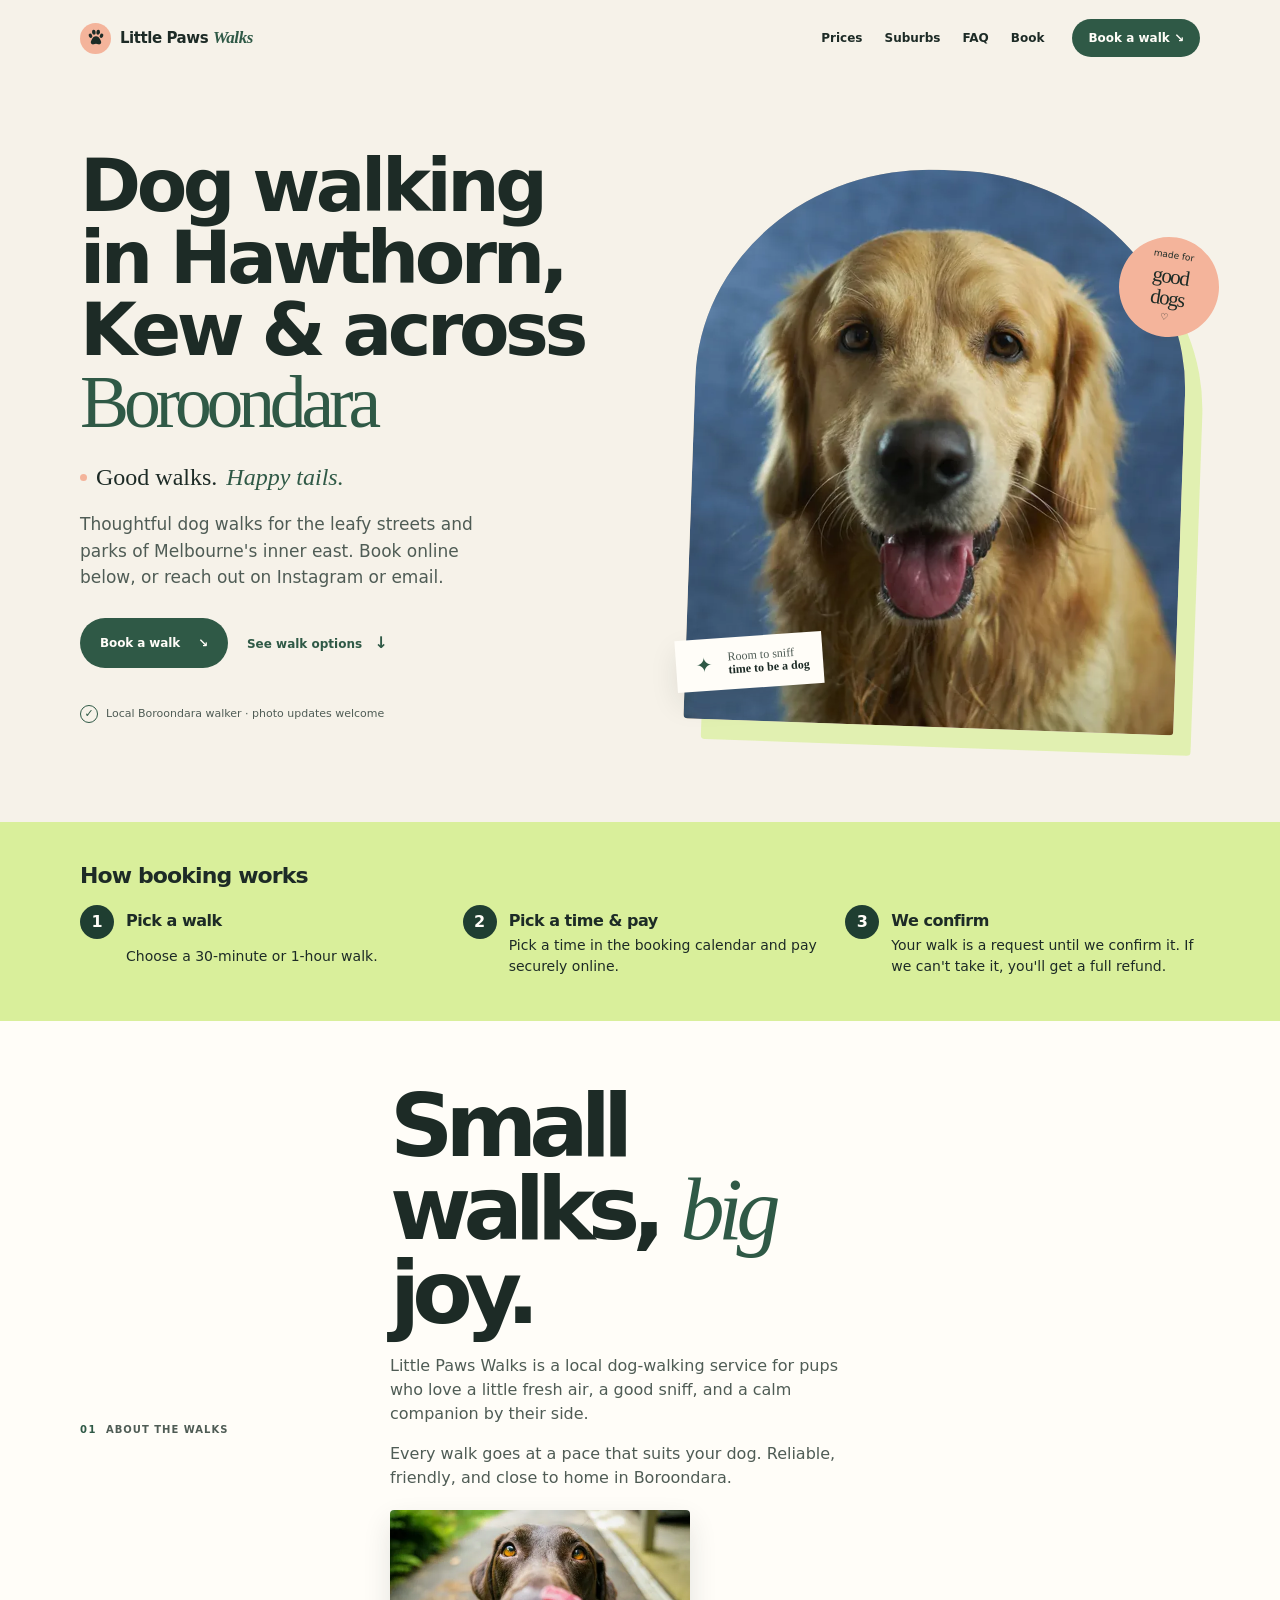
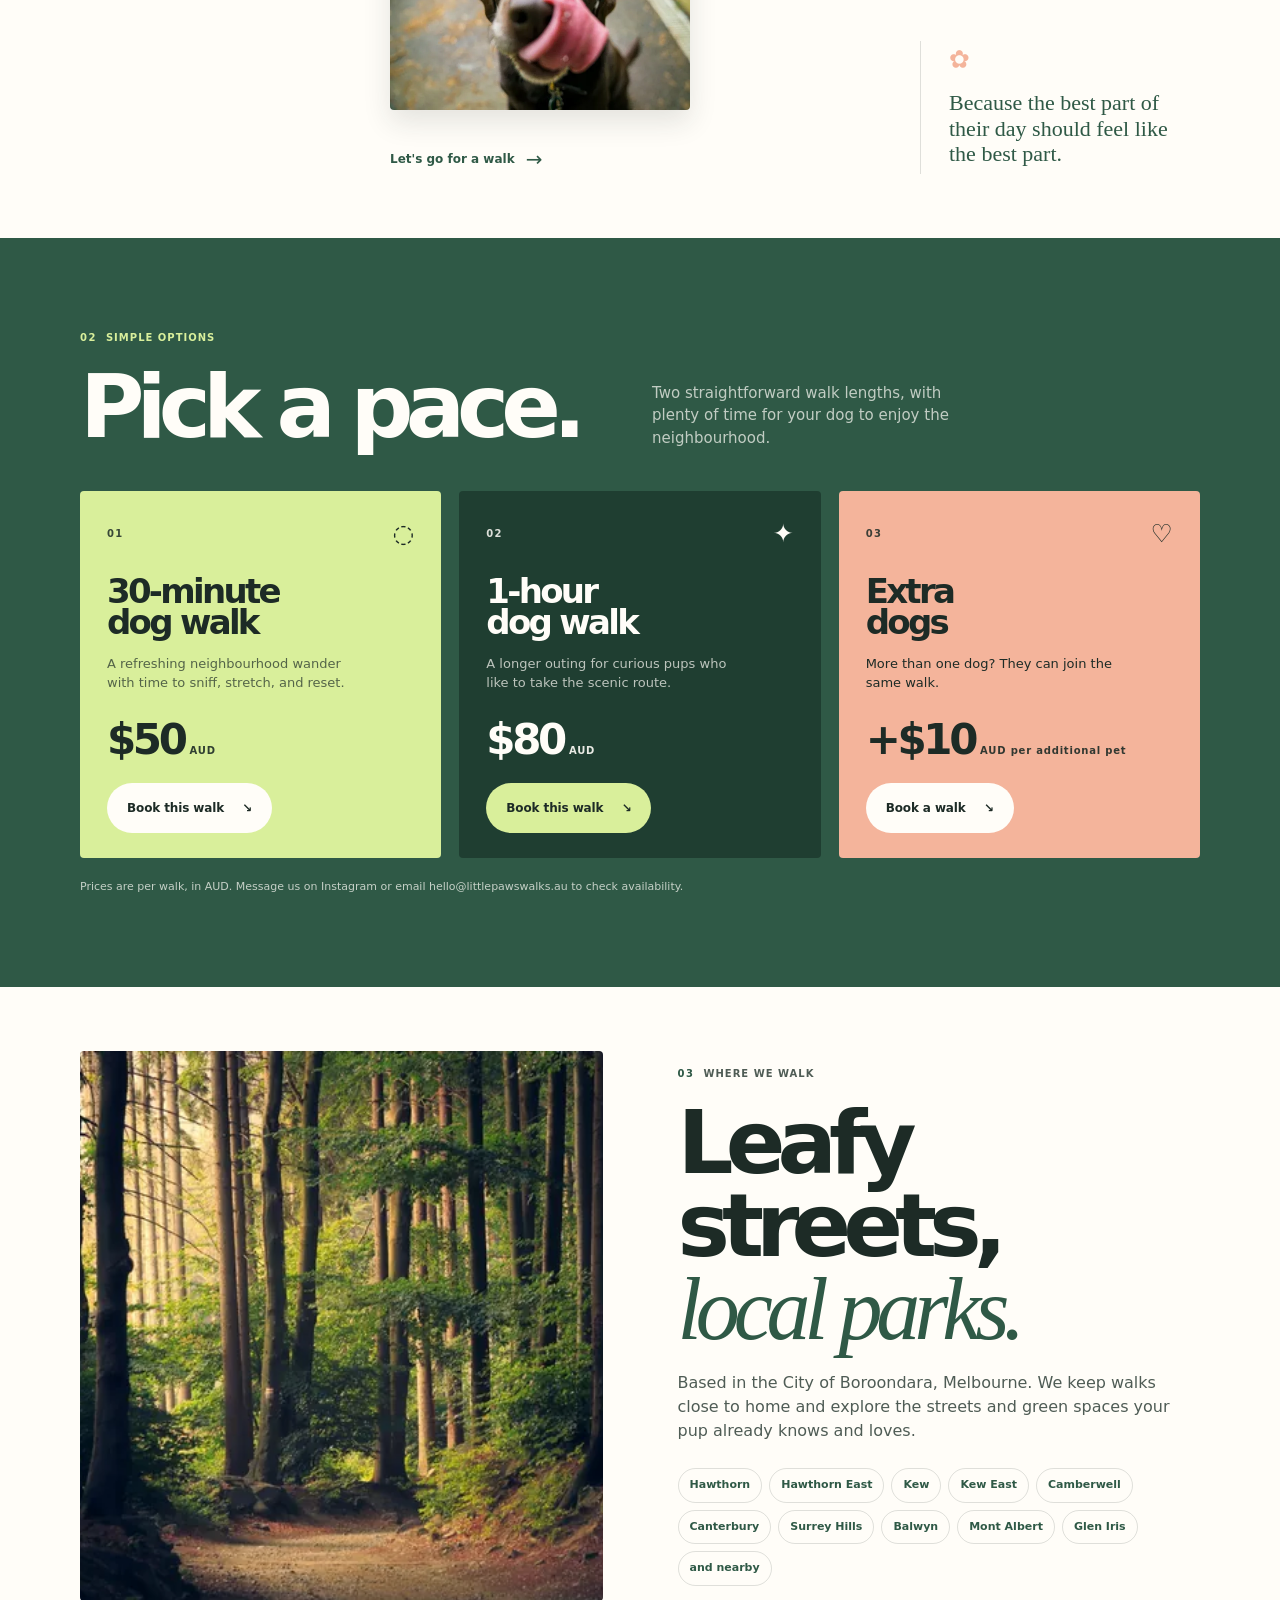
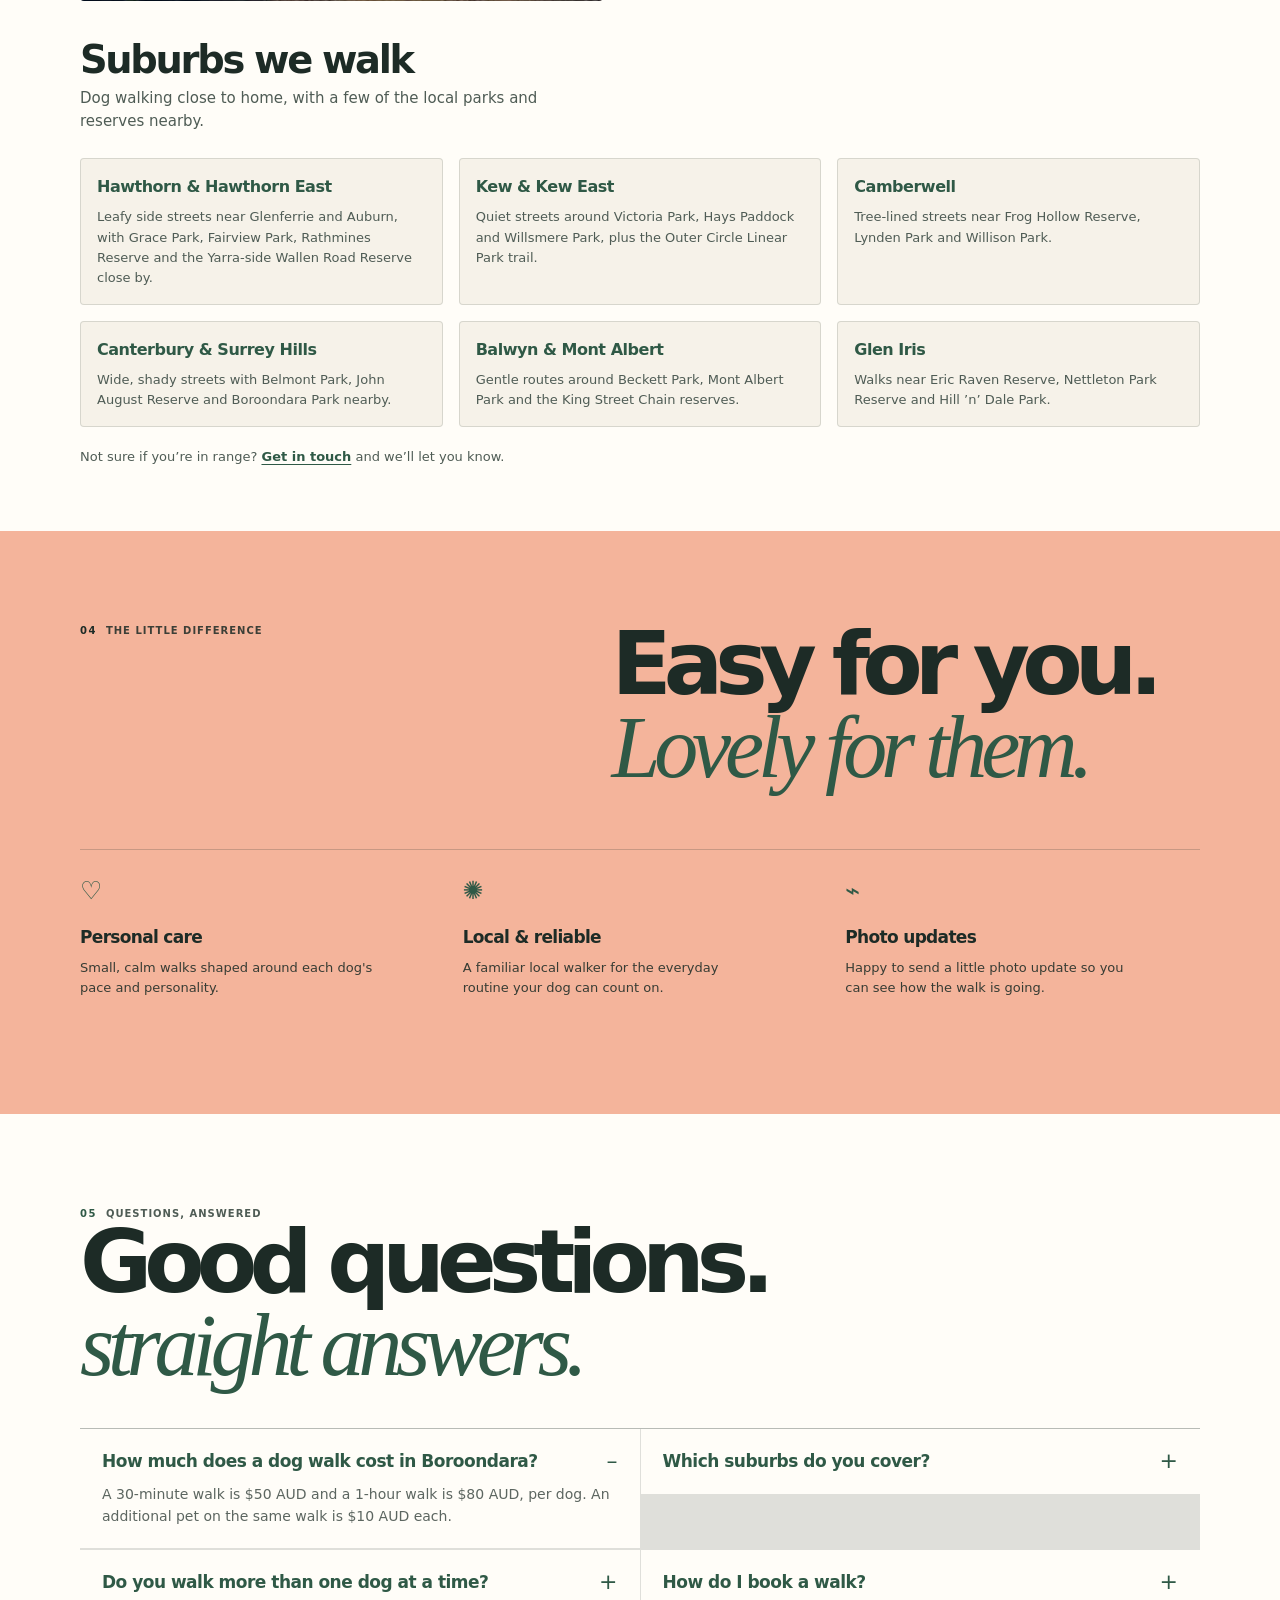
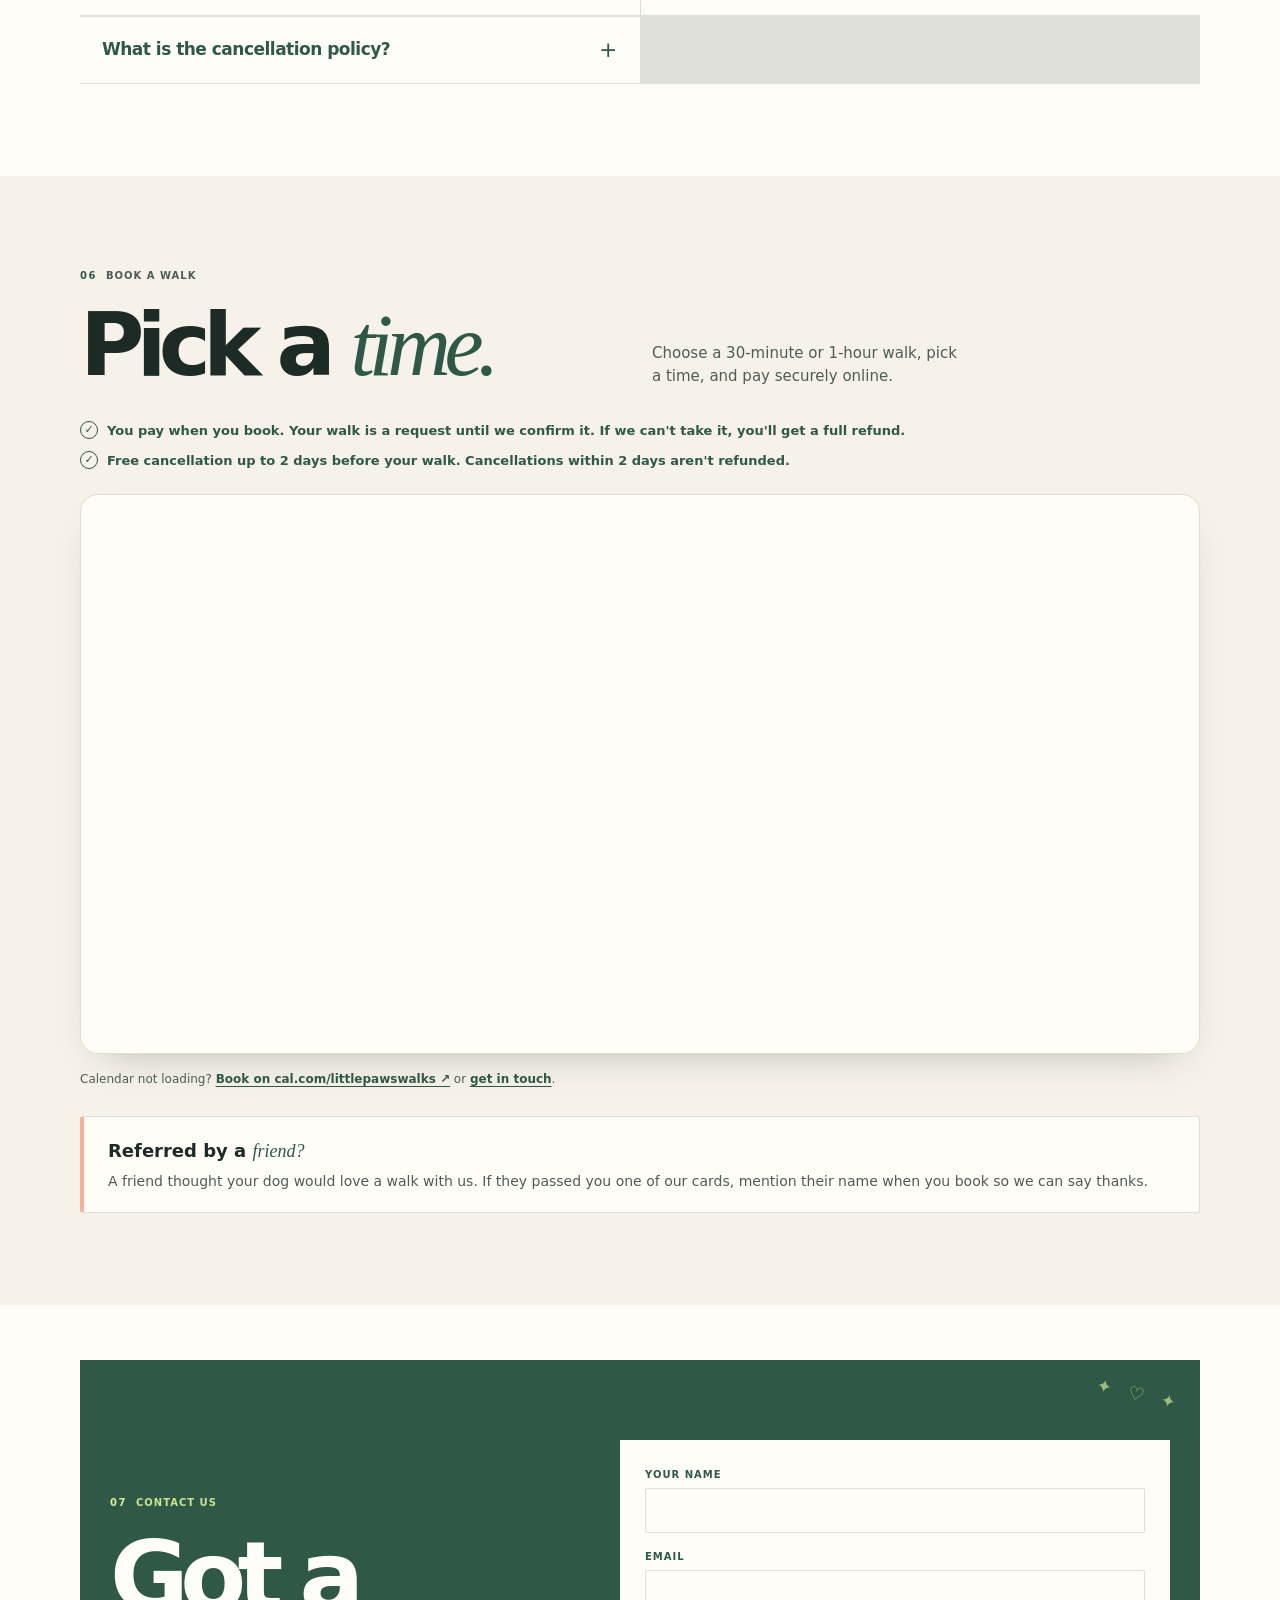
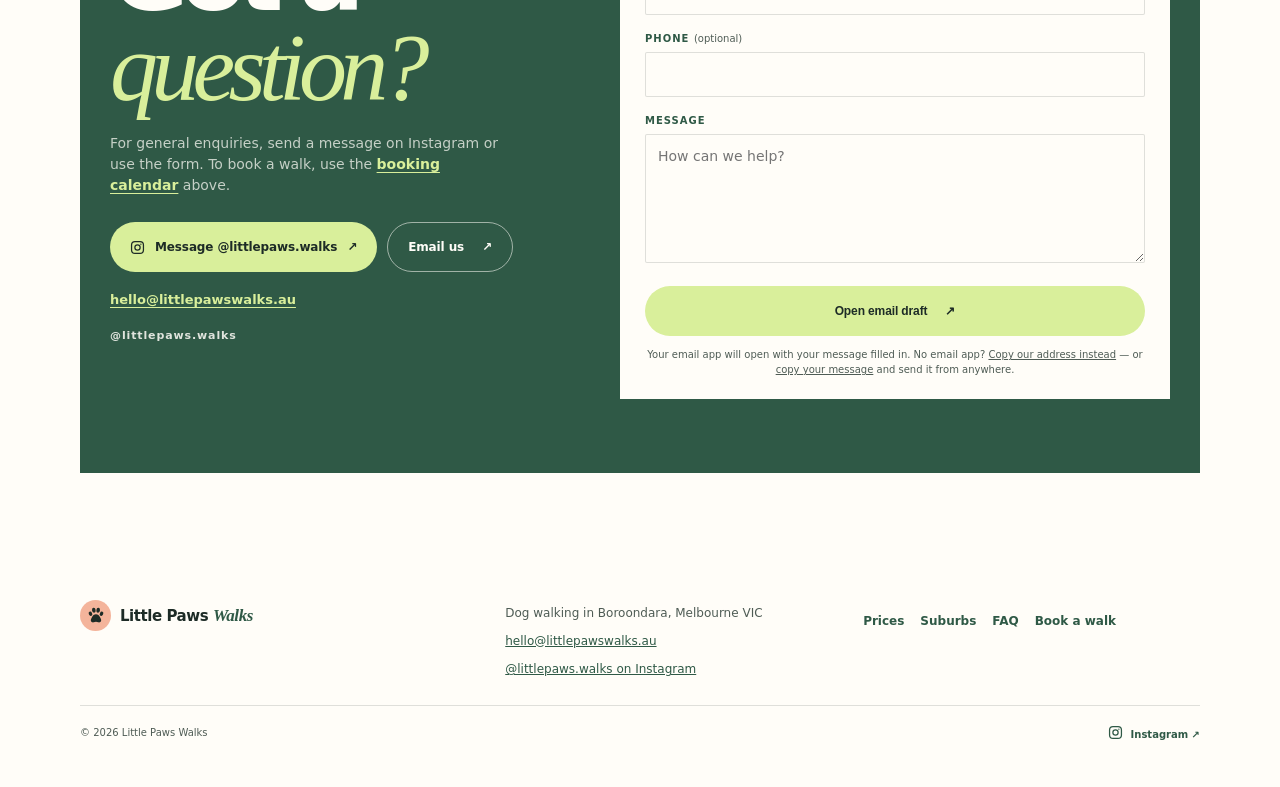
==== commit bc9f378f: "Draft: refresh referral block to match no-price card v2" ====
--- a/test/index.html
+++ b/test/index.html
@@ -230,6 +230,10 @@
         <p class="book-note"><span class="note-check" aria-hidden="true">✓</span> Free cancellation up to 2 days before your walk. Cancellations within 2 days aren't refunded.</p>
         <div class="cal-embed" id="cal-booking" role="region" aria-label="Booking calendar"><noscript><p>Booking is available at <a href="https://cal.com/littlepawswalks" target="_blank" rel="noopener noreferrer">cal.com/littlepawswalks</a>.</p></noscript></div>
         <p class="book-fallback">Calendar not loading? <a href="https://cal.com/littlepawswalks" target="_blank" rel="noopener noreferrer">Book on cal.com/littlepawswalks ↗</a> or <a href="#contact">get in touch</a>.</p>
+        <aside class="referral-block" aria-labelledby="referral-title">
+          <h3 id="referral-title">Referred by a <em>friend?</em></h3>
+          <p>A friend thought your dog would love a walk with us. If they passed you one of our cards, mention their name when you book so we can say thanks.</p>
+        </aside>
       </div>
     </section>
 
--- a/test/styles.css
+++ b/test/styles.css
@@ -301,3 +301,8 @@
 }
 @media (min-width: 1020px) { .hero-title { font-size: 4.6rem; } }
 .service-card-extra p { opacity: 1; }
+
+.referral-block { margin-top: 28px; padding: 20px 24px; background: var(--paper); border: 1px solid var(--line); border-left: 4px solid var(--peach); border-radius: 3px; }
+.referral-block h3 { margin: 0 0 6px; font-size: 18px; }
+.referral-block h3 em { color: var(--green); font-family: var(--serif); font-weight: 400; }
+.referral-block p { margin: 0; color: var(--muted); font-size: 14px; }
